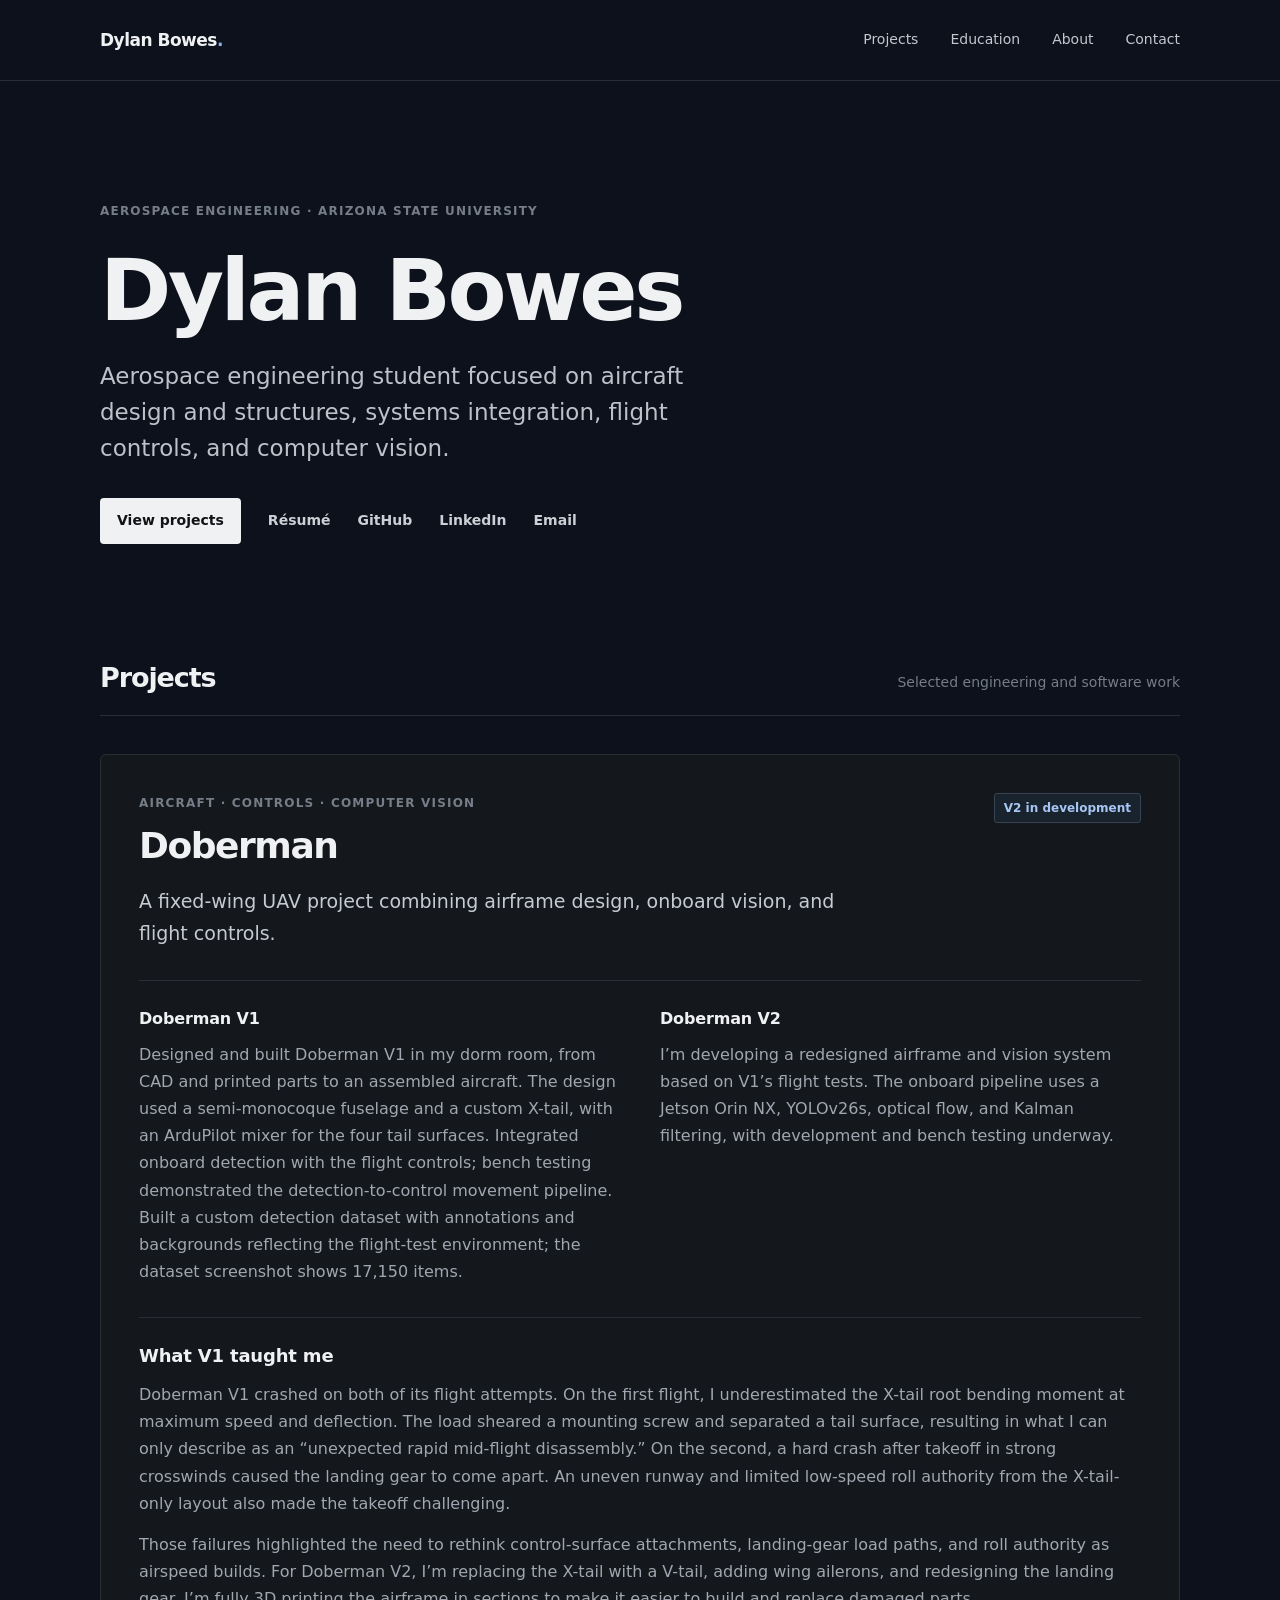
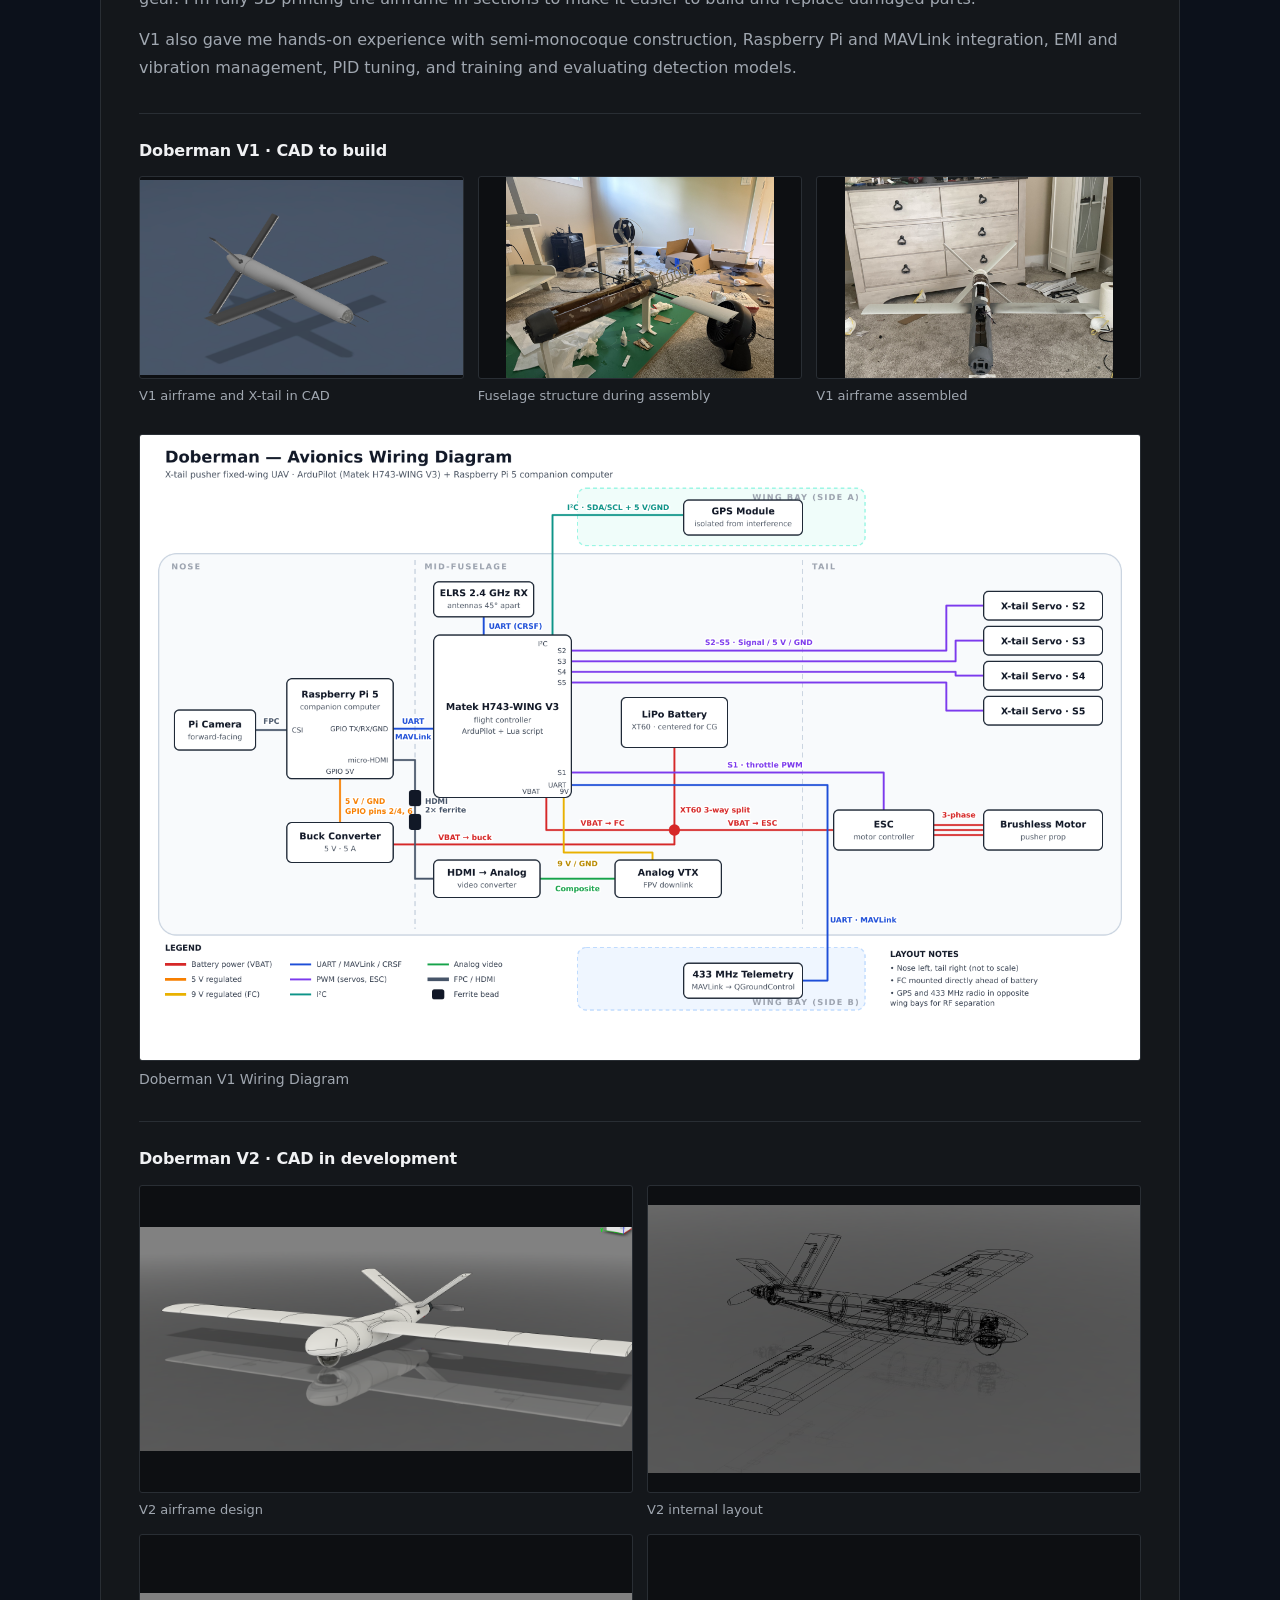
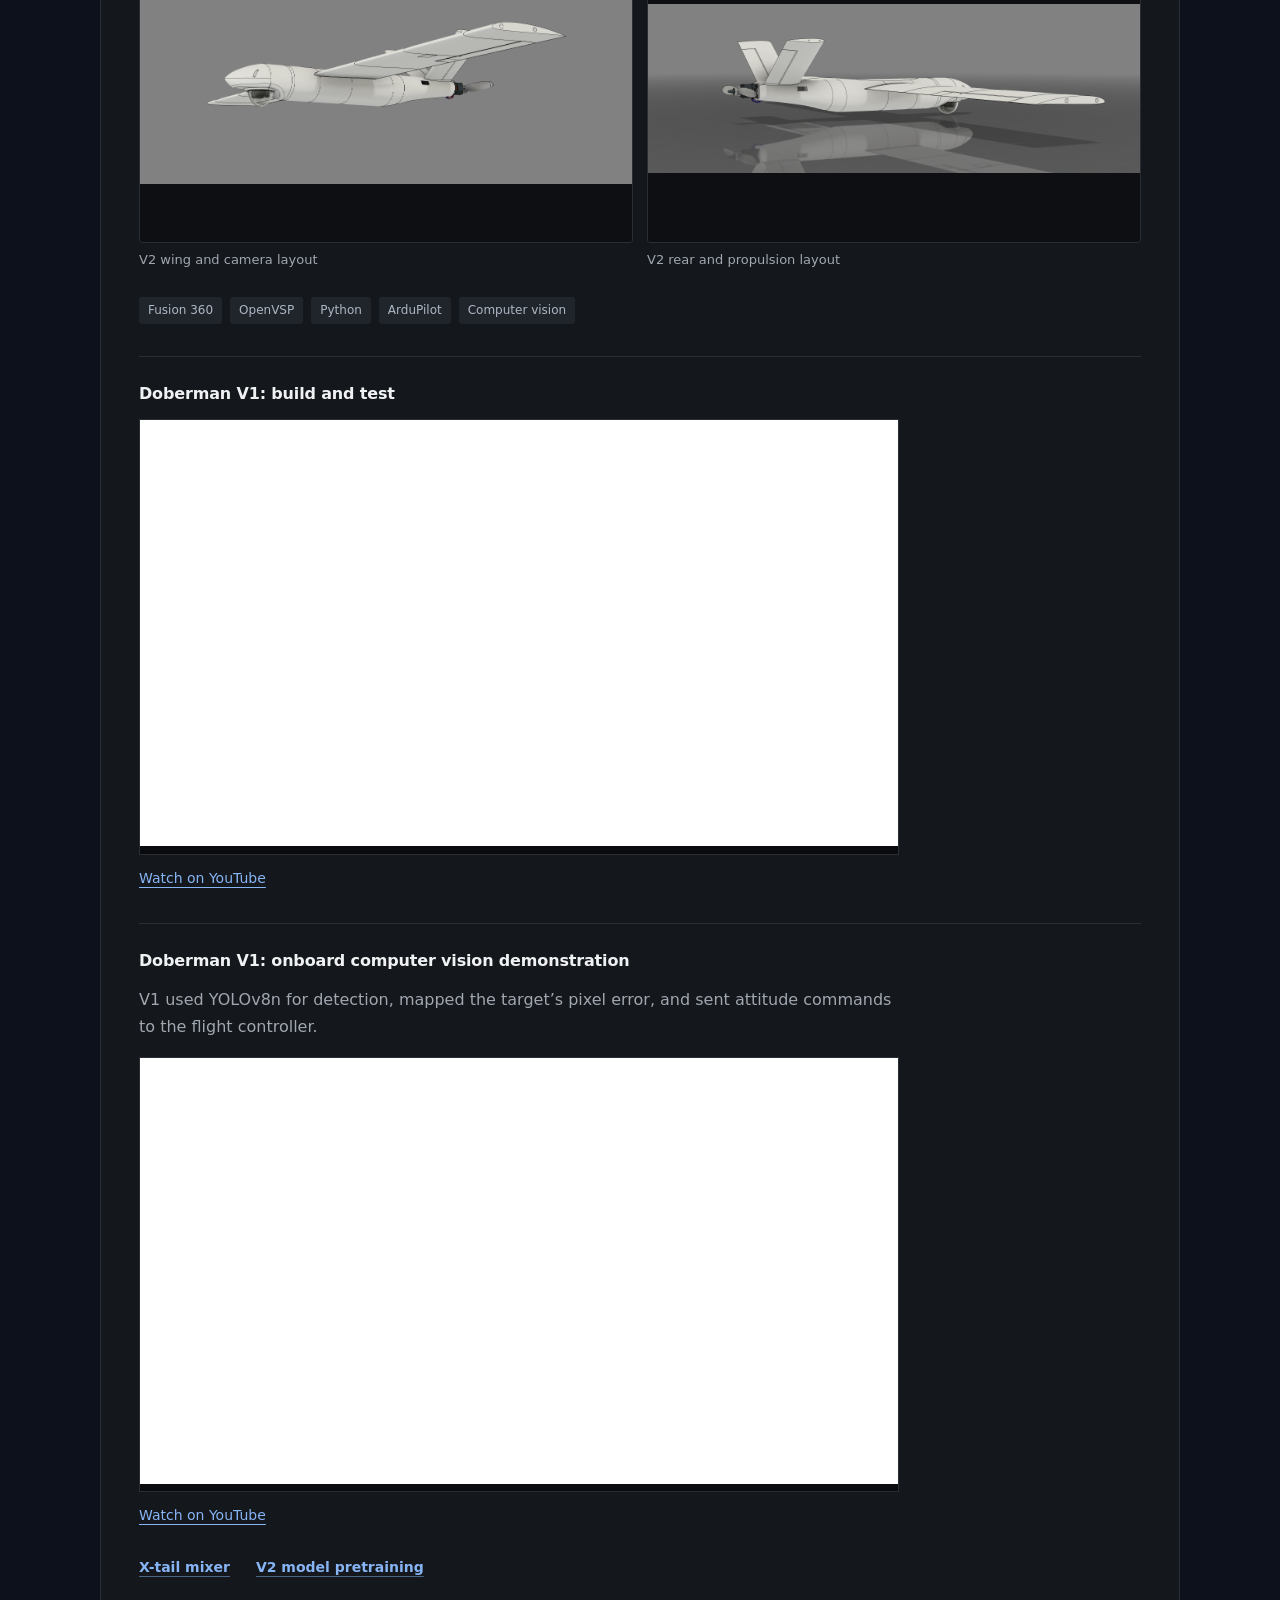
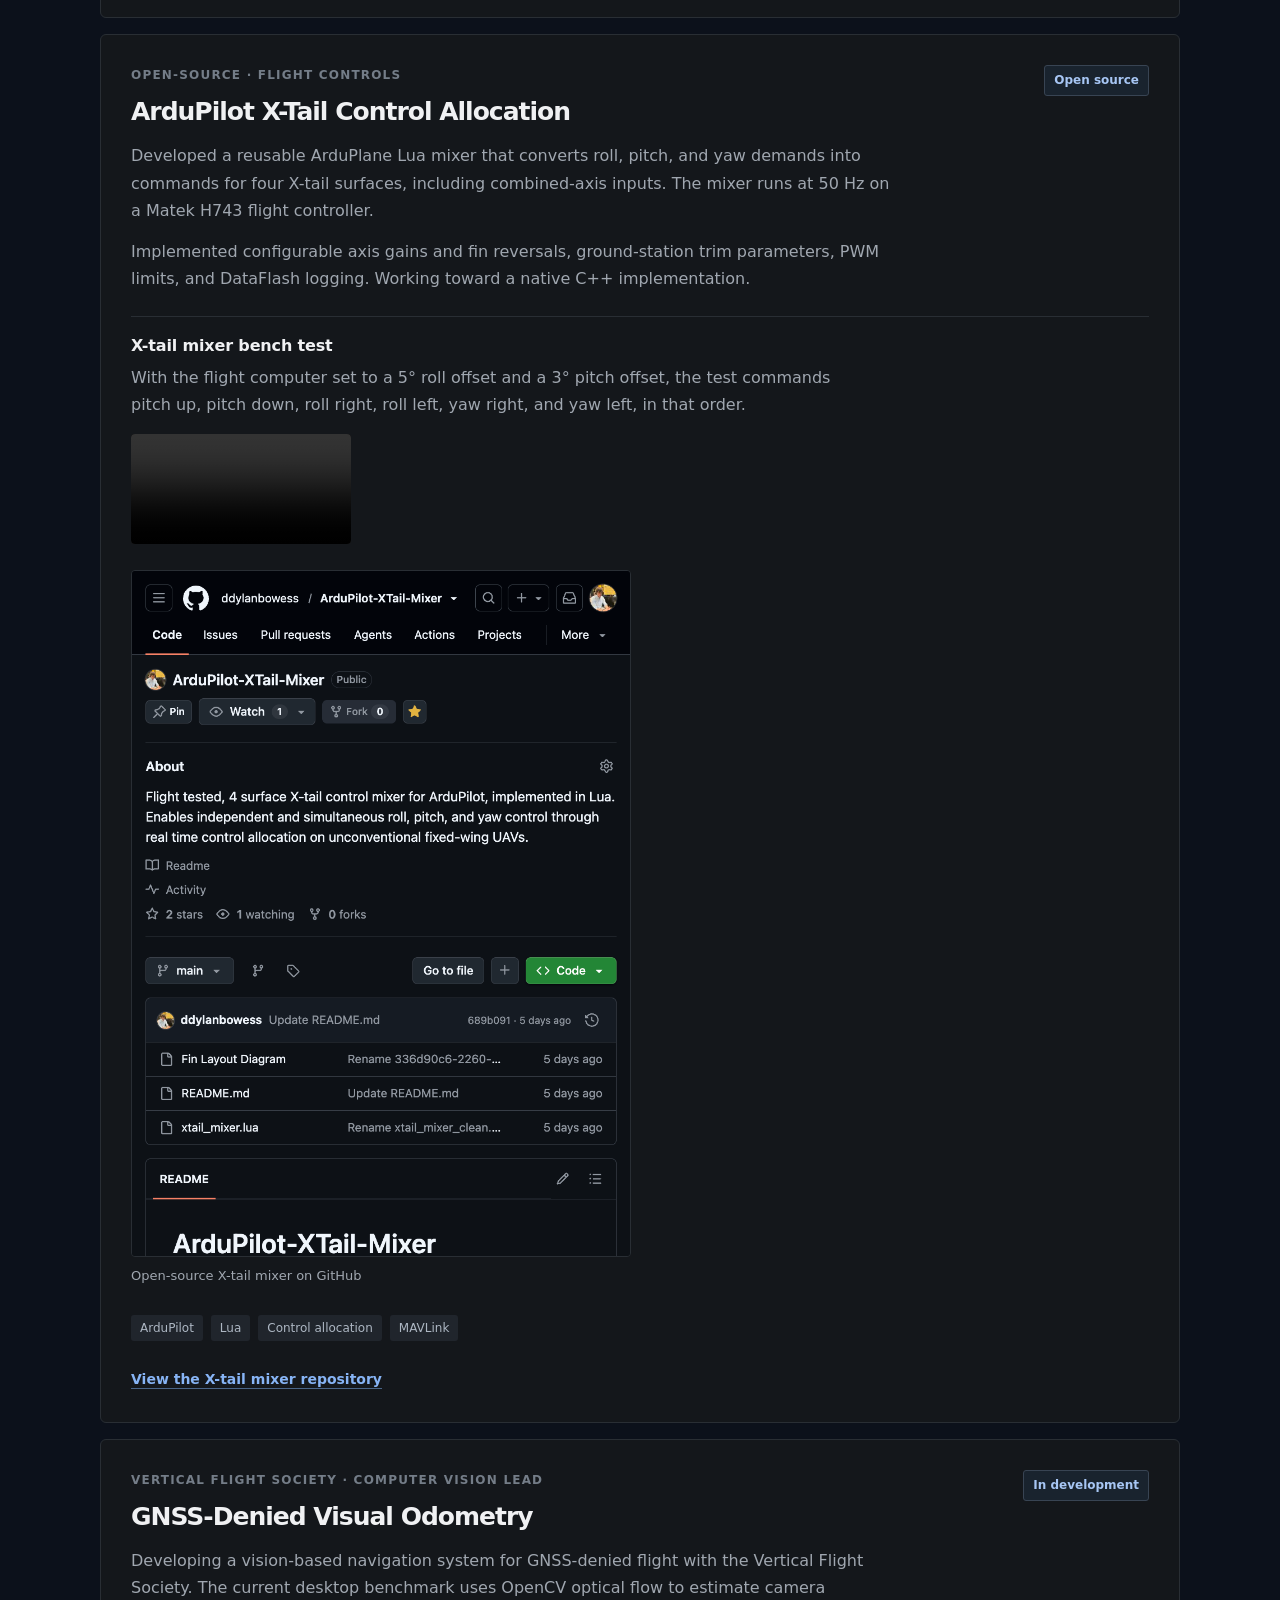
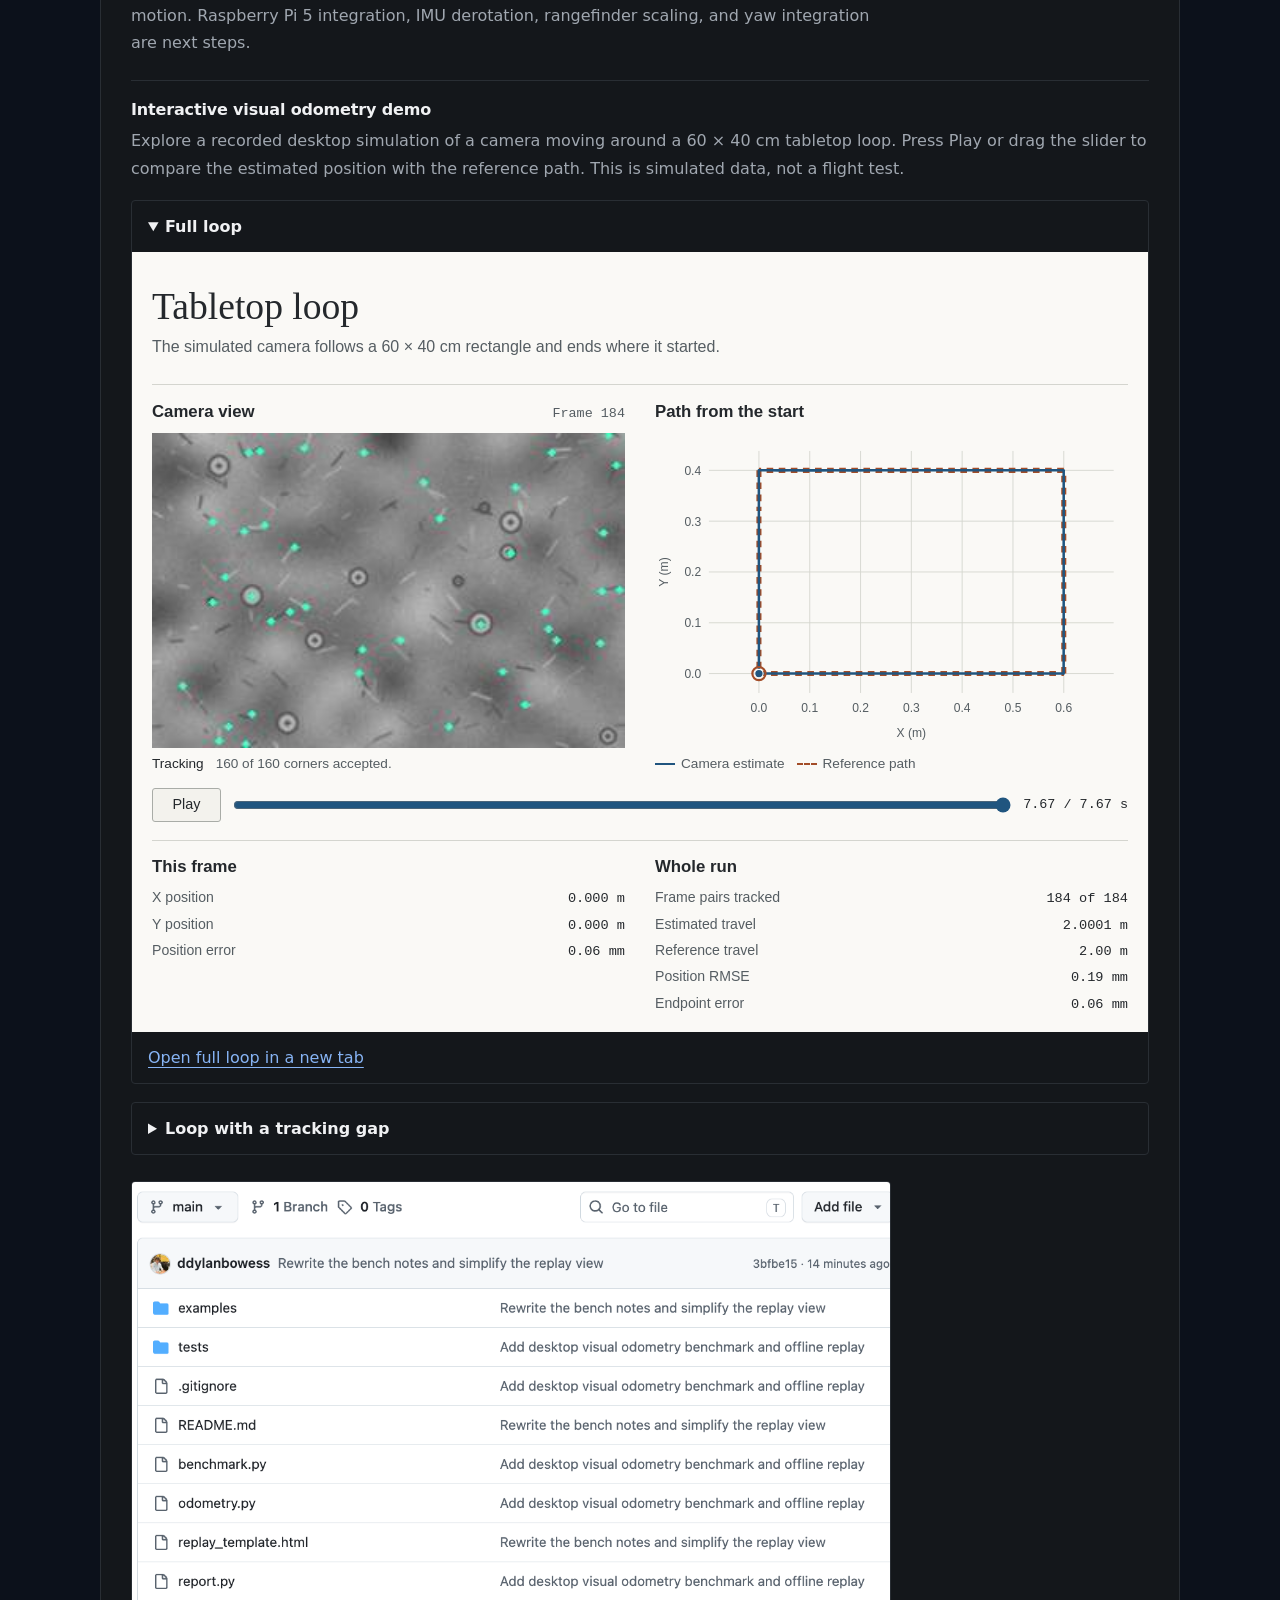
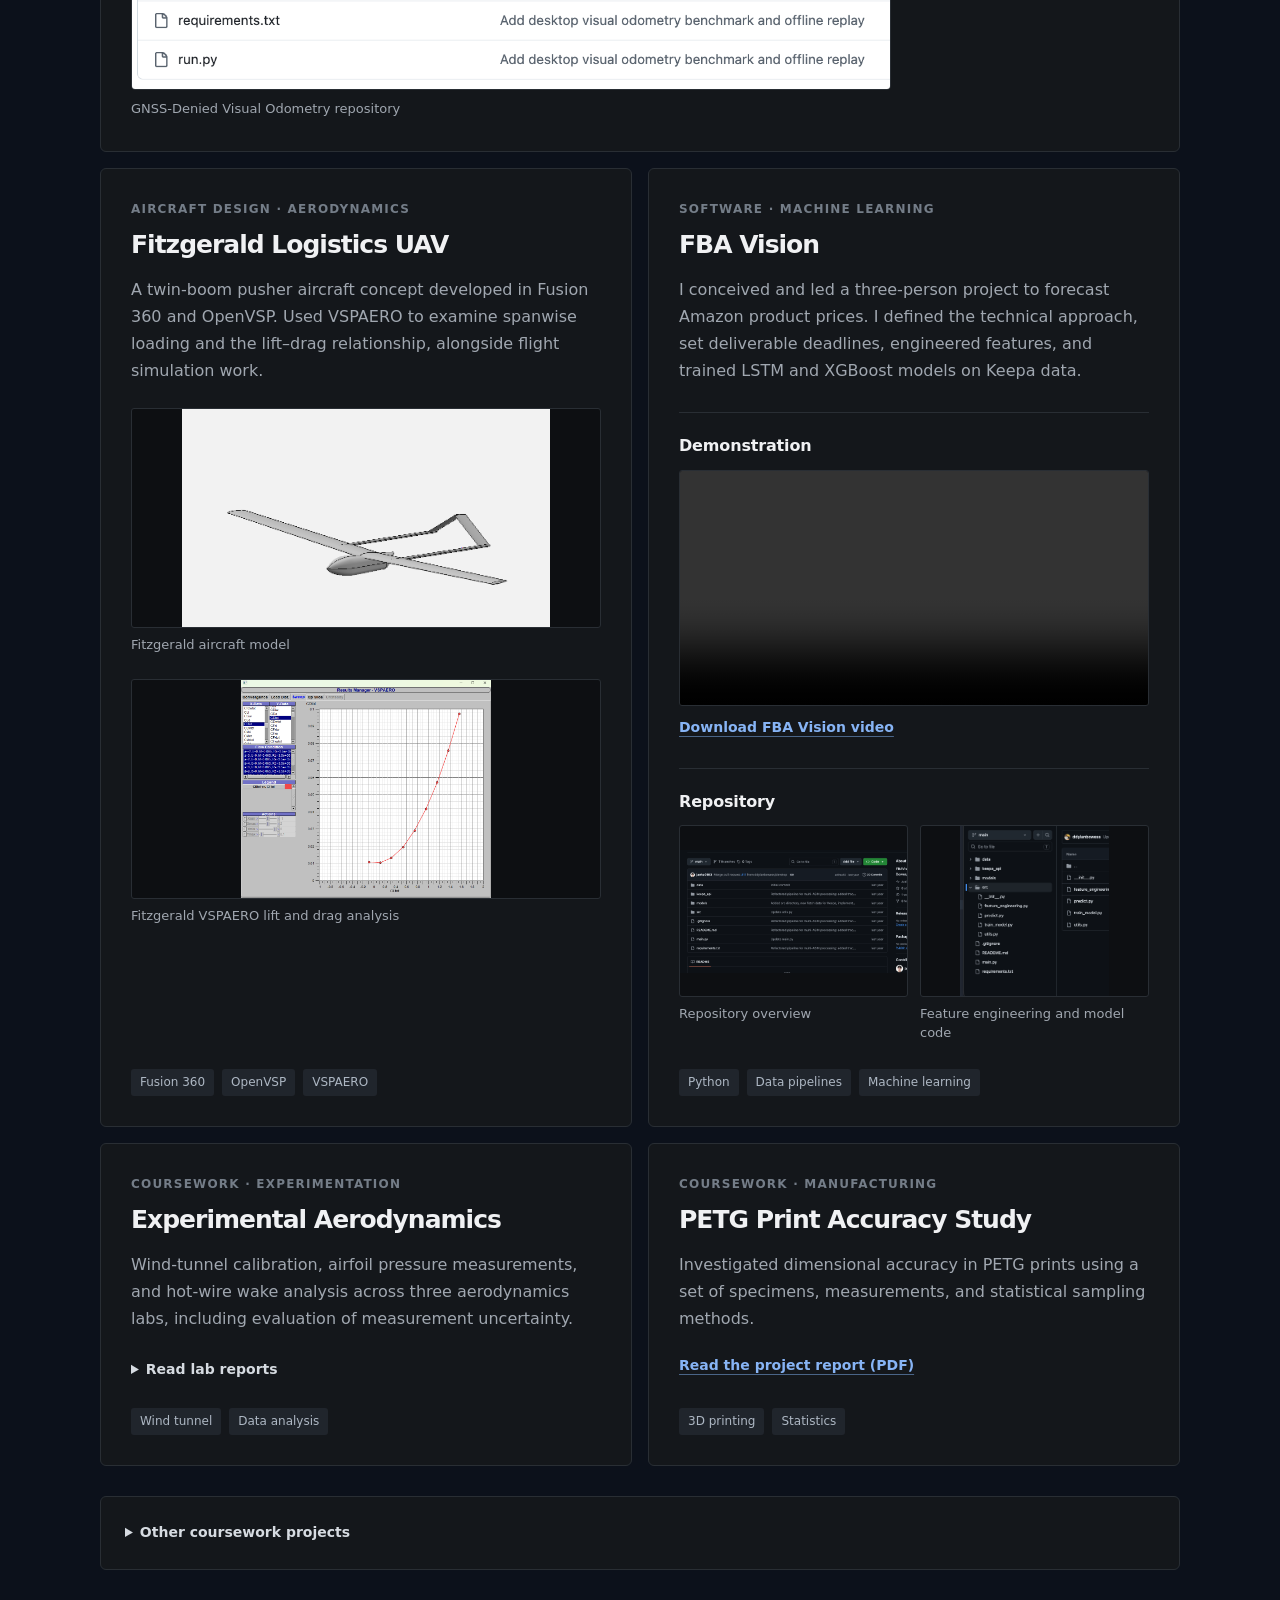
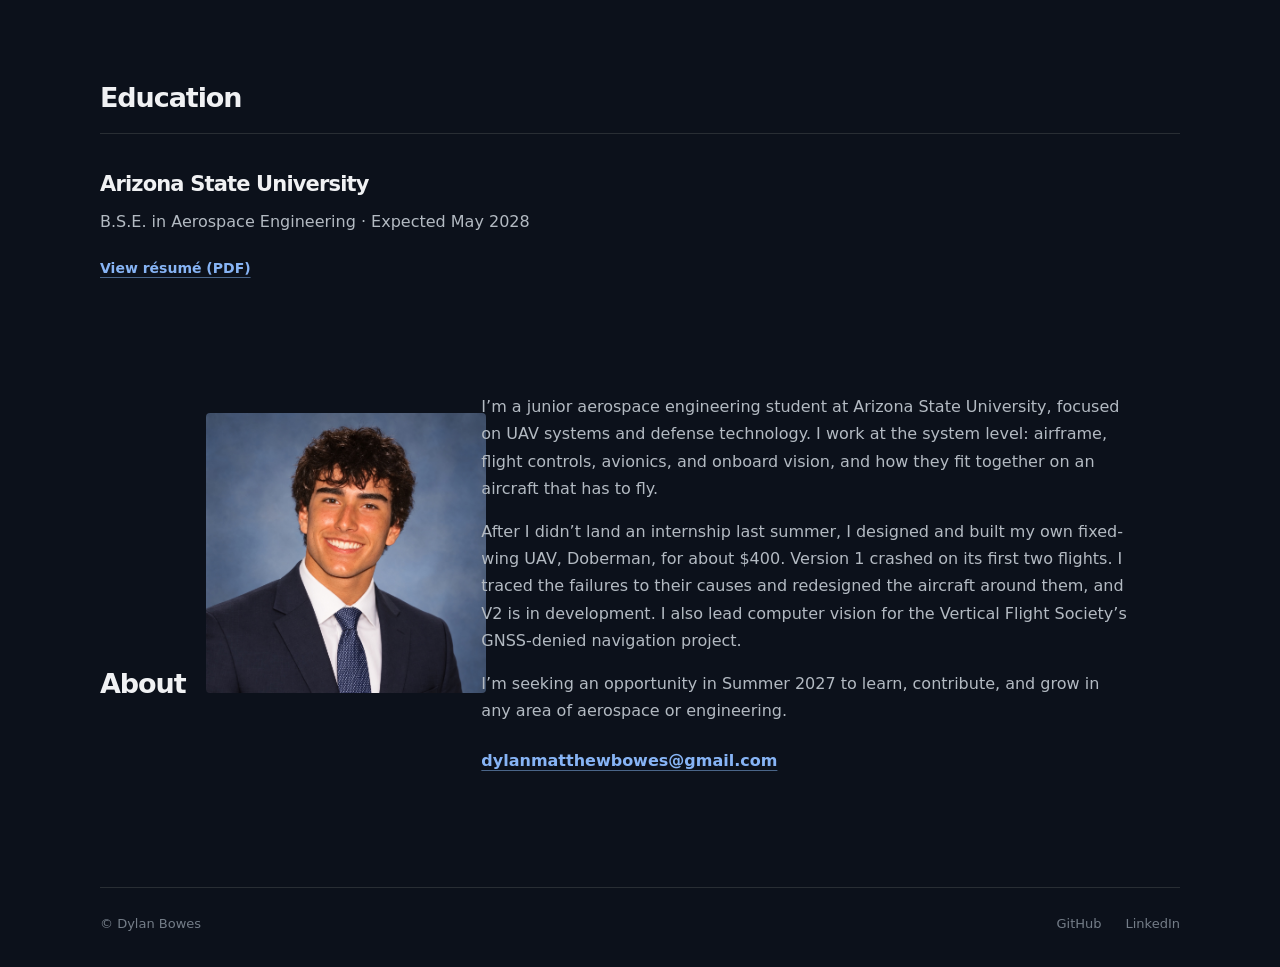
==== index.html @ fc1343e9 "Remove FBA debugging sentence" ====
<!doctype html>
<html lang="en">
<head>
  <meta charset="utf-8">
  <meta name="viewport" content="width=device-width, initial-scale=1">
  <meta name="description" content="Dylan Bowes — aerospace engineering student and aircraft builder. Projects in aircraft design, controls, and computer vision.">
  <title>Dylan Bowes — Aerospace Engineering</title>
  <link rel="stylesheet" href="styles.css">
</head>
<body>
  <header class="site-header">
    <div class="container nav-bar">
      <a class="wordmark" href="#top">Dylan Bowes<span>.</span></a>
      <nav aria-label="Main navigation">
        <a href="#projects">Projects</a>
        <a href="#education">Education</a>
        <a href="#about">About</a>
        <a href="mailto:dylanmatthewbowes@gmail.com">Contact</a>
      </nav>
    </div>
  </header>

  <main id="top" class="container">
    <section class="intro" aria-labelledby="intro-title">
      <p class="eyebrow">Aerospace engineering · Arizona State University</p>
      <h1 id="intro-title">Dylan Bowes</h1>
      <p class="intro-text">Aerospace engineering student focused on aircraft design and structures, systems integration, flight controls, and computer vision.</p>
      <div class="intro-links">
        <a class="primary-link" href="#projects">View projects</a>
        <a class="subtle-link" href="assets/dylan-bowes-resume.pdf" target="_blank" rel="noopener noreferrer">Résumé</a>
        <a class="subtle-link" href="https://github.com/ddylanbowess" target="_blank" rel="noopener noreferrer">GitHub</a>
        <a class="subtle-link" href="https://www.linkedin.com/in/dylanmbowes" target="_blank" rel="noopener noreferrer">LinkedIn</a>
        <a class="subtle-link" href="mailto:dylanmatthewbowes@gmail.com">Email</a>
      </div>
    </section>

    <section id="projects" class="section" aria-labelledby="projects-title">
      <div class="section-heading">
        <h2 id="projects-title">Projects</h2>
        <p>Selected engineering and software work</p>
      </div>

      <article class="project featured" aria-labelledby="doberman-title">
        <div class="project-heading">
          <div><p class="eyebrow">Aircraft · Controls · Computer vision</p><h3 id="doberman-title">Doberman</h3></div>
          <span class="status">V2 in development</span>
        </div>
        <p class="project-lead">A fixed-wing UAV project combining airframe design, onboard vision, and flight controls.</p>
        <div class="details-grid">
          <div>
            <h4>Doberman V1</h4>
            <p>Designed and built Doberman V1 in my dorm room, from CAD and printed parts to an assembled aircraft. The design used a semi-monocoque fuselage and a custom X-tail, with an ArduPilot mixer for the four tail surfaces. Integrated onboard detection with the flight controls; bench testing demonstrated the detection-to-control movement pipeline. Built a custom detection dataset with annotations and backgrounds reflecting the flight-test environment; the dataset screenshot shows 17,150 items.</p>

          </div>
          <div>
            <h4>Doberman V2</h4>
            <p>I’m developing a redesigned airframe and vision system based on V1’s flight tests. The onboard pipeline uses a Jetson Orin NX, YOLOv26s, optical flow, and Kalman filtering, with development and bench testing underway.</p>
          </div>
        </div>
        <section class="postmortem" aria-labelledby="postmortem-title">
          <h4 id="postmortem-title">What V1 taught me</h4>
          <p>Doberman V1 crashed on both of its flight attempts. On the first flight, I underestimated the X-tail root bending moment at maximum speed and deflection. The load sheared a mounting screw and separated a tail surface, resulting in what I can only describe as an “unexpected rapid mid-flight disassembly.” On the second, a hard crash after takeoff in strong crosswinds caused the landing gear to come apart. An uneven runway and limited low-speed roll authority from the X-tail-only layout also made the takeoff challenging.</p>
          <p>Those failures highlighted the need to rethink control-surface attachments, landing-gear load paths, and roll authority as airspeed builds. For Doberman V2, I’m replacing the X-tail with a V-tail, adding wing ailerons, and redesigning the landing gear. I’m fully 3D printing the airframe in sections to make it easier to build and replace damaged parts.</p>
          <p>V1 also gave me hands-on experience with semi-monocoque construction, Raspberry Pi and MAVLink integration, EMI and vibration management, PID tuning, and training and evaluating detection models.</p>
        </section>
        <section class="gallery-section" aria-labelledby="v1-gallery-title">
          <h4 id="v1-gallery-title">Doberman V1 · CAD to build</h4>
          <div class="image-grid v1-gallery">
            <figure><a href="assets/doberman-v1-cad.png" target="_blank" rel="noopener"><img src="assets/doberman-v1-cad.png" alt="CAD rendering of Doberman V1 with its four-surface X-tail" loading="lazy"></a><figcaption>V1 airframe and X-tail in CAD</figcaption></figure>
            <figure><a href="assets/doberman-v1-assembly.jpg" target="_blank" rel="noopener"><img src="assets/doberman-v1-assembly.jpg" alt="Doberman V1 fuselage and internal frames during assembly" loading="lazy"></a><figcaption>Fuselage structure during assembly</figcaption></figure>
            <figure><a href="assets/doberman-v1-built.jpg" target="_blank" rel="noopener"><img src="assets/doberman-v1-built.jpg" alt="Doberman V1 assembled with wing and X-tail" loading="lazy"></a><figcaption>V1 airframe assembled</figcaption></figure>
          </div>
          <figure class="wiring-figure">
            <a href="assets/doberman-v1-wiring.png" target="_blank" rel="noopener noreferrer"><img src="assets/doberman-v1-wiring.png" alt="Doberman V1 wiring diagram showing aircraft components, electrical connections, and antenna placement" loading="lazy"></a>
            <figcaption>Doberman V1 Wiring Diagram</figcaption>
          </figure>
        </section>
        <section class="gallery-section" aria-labelledby="v2-gallery-title">
          <h4 id="v2-gallery-title">Doberman V2 · CAD in development</h4>
          <div class="image-grid v2-gallery">
            <figure><a href="assets/goldilox-cad-2.png" target="_blank" rel="noopener"><img src="assets/goldilox-cad-2.png" alt="Doberman V2 aircraft CAD rendering from the front" loading="lazy"></a><figcaption>V2 airframe design</figcaption></figure>
            <figure><a href="assets/goldilox-cad-4.png" target="_blank" rel="noopener"><img src="assets/goldilox-cad-4.png" alt="Doberman V2 wireframe showing the internal airframe layout" loading="lazy"></a><figcaption>V2 internal layout</figcaption></figure>
            <figure><a href="assets/goldilox-cad-3.png" target="_blank" rel="noopener"><img src="assets/goldilox-cad-3.png" alt="Doberman V2 airframe CAD from below" loading="lazy"></a><figcaption>V2 wing and camera layout</figcaption></figure>
            <figure><a href="assets/goldilox-cad-1.png" target="_blank" rel="noopener"><img src="assets/goldilox-cad-1.png" alt="Doberman V2 CAD rendering viewed from the rear" loading="lazy"></a><figcaption>V2 rear and propulsion layout</figcaption></figure>
          </div>
        </section>
        <div class="tags"><span>Fusion 360</span><span>OpenVSP</span><span>Python</span><span>ArduPilot</span><span>Computer vision</span></div>
        <div class="project-video">
          <h4>Doberman V1: build and test</h4>
          <div class="video-frame"><iframe src="https://www.youtube-nocookie.com/embed/Adf5wXj6KLE" title="Doberman project video" loading="lazy" allow="accelerometer; autoplay; clipboard-write; encrypted-media; gyroscope; picture-in-picture; web-share" referrerpolicy="strict-origin-when-cross-origin" allowfullscreen></iframe></div>
          <a href="https://youtu.be/Adf5wXj6KLE" target="_blank" rel="noopener noreferrer">Watch on YouTube</a>
        </div>
        <div class="project-video">
          <h4>Doberman V1: onboard computer vision demonstration</h4>
          <p class="video-description">V1 used YOLOv8n for detection, mapped the target’s pixel error, and sent attitude commands to the flight controller.</p>
          <div class="video-frame"><iframe src="https://www.youtube-nocookie.com/embed/ufQdRsnHsYo" title="Doberman onboard computer vision demonstration" loading="lazy" allow="accelerometer; autoplay; clipboard-write; encrypted-media; gyroscope; picture-in-picture; web-share" referrerpolicy="strict-origin-when-cross-origin" allowfullscreen></iframe></div>
          <a href="https://youtu.be/ufQdRsnHsYo" target="_blank" rel="noopener noreferrer">Watch on YouTube</a>
        </div>
        <div class="project-links">
          <a href="https://github.com/ddylanbowess/ArduPilot-XTail-Mixer" target="_blank" rel="noopener noreferrer">X-tail mixer</a>
          <a href="https://github.com/ddylanbowess/GoldiLOX-Pretrain" target="_blank" rel="noopener noreferrer">V2 model pretraining</a>
        </div>
      </article>

      <article class="project vfs-project" aria-labelledby="xtail-title">
        <div class="project-heading">
          <div><p class="eyebrow">Open-source · Flight controls</p><h3 id="xtail-title">ArduPilot X-Tail Control Allocation</h3></div>
          <span class="status">Open source</span>
        </div>
        <p>Developed a reusable ArduPlane Lua mixer that converts roll, pitch, and yaw demands into commands for four X-tail surfaces, including combined-axis inputs. The mixer runs at 50 Hz on a Matek H743 flight controller.</p>
        <p class="xtail-details">Implemented configurable axis gains and fin reversals, ground-station trim parameters, PWM limits, and DataFlash logging. Working toward a native C++ implementation.</p>
        <div class="xtail-demo">
          <h4>X-tail mixer bench test</h4>
          <p>With the flight computer set to a 5° roll offset and a 3° pitch offset, the test commands pitch up, pitch down, roll right, roll left, yaw right, and yaw left, in that order.</p>
          <video class="xtail-video" autoplay muted loop playsinline controls preload="metadata" aria-label="X-tail mixer bench test showing pitch, roll, and yaw commands">
            <source src="assets/xtail-mixer-demo.mp4" type="video/mp4">
            Your browser does not support embedded video.
          </video>
          <script>
            if (window.matchMedia('(prefers-reduced-motion: reduce)').matches) {
              const video = document.currentScript.previousElementSibling;
              video.autoplay = false;
              video.pause();
            }
          </script>
        </div>
        <figure class="vfs-figure xtail-figure"><a href="https://github.com/ddylanbowess/ArduPilot-XTail-Mixer" target="_blank" rel="noopener noreferrer"><img src="assets/xtail-repo.png" alt="ArduPilot X-Tail Mixer GitHub repository" loading="lazy"></a><figcaption>Open-source X-tail mixer on GitHub</figcaption></figure>
        <div class="tags"><span>ArduPilot</span><span>Lua</span><span>Control allocation</span><span>MAVLink</span></div>
        <div class="project-links"><a href="https://github.com/ddylanbowess/ArduPilot-XTail-Mixer" target="_blank" rel="noopener noreferrer">View the X-tail mixer repository</a></div>
      </article>

      <article class="project vfs-project" aria-labelledby="vfs-title">
        <div class="project-heading">
          <div><p class="eyebrow">Vertical Flight Society · Computer Vision Lead</p><h3 id="vfs-title">GNSS-Denied Visual Odometry</h3></div>
          <span class="status">In development</span>
        </div>
        <p>Developing a vision-based navigation system for GNSS-denied flight with the Vertical Flight Society. The current desktop benchmark uses OpenCV optical flow to estimate camera motion. Raspberry Pi 5 integration, IMU derotation, rangefinder scaling, and yaw integration are next steps.</p>
        <div class="vfs-demo">
          <h4>Interactive visual odometry demo</h4>
          <p>Explore a recorded desktop simulation of a camera moving around a 60 × 40 cm tabletop loop. Press Play or drag the slider to compare the estimated position with the reference path. This is simulated data, not a flight test.</p>
          <details class="odometry-demo" open>
            <summary>Full loop</summary>
            <iframe src="assets/visual-odometry/tabletop.html" title="Visual odometry simulated full loop replay" loading="lazy" sandbox="allow-scripts"></iframe>
            <a href="assets/visual-odometry/tabletop.html" target="_blank" rel="noopener noreferrer">Open full loop in a new tab</a>
          </details>
          <details class="odometry-demo">
            <summary>Loop with a tracking gap</summary>
            <p>Fifteen blank frames show how missing visual information can leave a lasting position offset.</p>
            <iframe src="assets/visual-odometry/dropout.html" title="Visual odometry simulated replay with a tracking gap" loading="lazy" sandbox="allow-scripts"></iframe>
            <a href="assets/visual-odometry/dropout.html" target="_blank" rel="noopener noreferrer">Open tracking-gap replay in a new tab</a>
          </details>
        </div>
        <figure class="vfs-figure"><a href="assets/gnss-odometry-repo.png" target="_blank" rel="noopener noreferrer"><img src="assets/gnss-odometry-repo.png" alt="GNSS-Denied Visual Odometry repository files" loading="lazy"></a><figcaption>GNSS-Denied Visual Odometry repository</figcaption></figure>
      </article>

      <div class="project-list">
        <article class="project" aria-labelledby="fitzgerald-title">
          <p class="eyebrow">Aircraft design · Aerodynamics</p>
          <h3 id="fitzgerald-title">Fitzgerald Logistics UAV</h3>
          <p>A twin-boom pusher aircraft concept developed in Fusion 360 and OpenVSP. Used VSPAERO to examine spanwise loading and the lift–drag relationship, alongside flight simulation work.</p>
          <figure class="analysis-figure"><a href="assets/fitzgerald-cad.png" target="_blank" rel="noopener"><img src="assets/fitzgerald-cad.png" alt="Fitzgerald twin-boom aircraft CAD model" loading="lazy"></a><figcaption>Fitzgerald aircraft model</figcaption></figure>
          <figure class="analysis-figure"><a href="assets/fitzgerald-drag-polar.png" target="_blank" rel="noopener"><img src="assets/fitzgerald-drag-polar.png" alt="Fitzgerald VSPAERO lift and drag plot" loading="lazy"></a><figcaption>Fitzgerald VSPAERO lift and drag analysis</figcaption></figure>
          <div class="tags"><span>Fusion 360</span><span>OpenVSP</span><span>VSPAERO</span></div>
        </article>
        <article class="project" aria-labelledby="fba-title">
          <p class="eyebrow">Software · Machine learning</p>
          <h3 id="fba-title">FBA Vision</h3>
          <p>I conceived and led a three-person project to forecast Amazon product prices. I defined the technical approach, set deliverable deadlines, engineered features, and trained LSTM and XGBoost models on Keepa data.</p>
          <div class="fba-media">
            <h4>Demonstration</h4>
            <video controls playsinline preload="metadata" aria-label="FBA Vision demonstration">
              <source src="assets/fba-vision-compatible.mp4" type="video/mp4">
              Your browser cannot play this video. Use the download link below.
            </video>
            <a class="resource-link" href="assets/fba-vision.mov" download>Download FBA Vision video</a>
          </div>
          <div class="fba-repo">
            <h4>Repository</h4>
            <div class="fba-images">
              <figure><a href="assets/fba-repo-overview.png" target="_blank" rel="noopener noreferrer"><img src="assets/fba-repo-overview.png" alt="FBA Vision repository overview on GitHub" loading="lazy"></a><figcaption>Repository overview</figcaption></figure>
              <figure><a href="assets/fba-repo-code.png" target="_blank" rel="noopener noreferrer"><img src="assets/fba-repo-code.png" alt="FBA Vision repository source files on GitHub" loading="lazy"></a><figcaption>Feature engineering and model code</figcaption></figure>
            </div>
          </div>
          <div class="tags"><span>Python</span><span>Data pipelines</span><span>Machine learning</span></div>
        </article>
        <article class="project" aria-labelledby="aero-title">
          <p class="eyebrow">Coursework · Experimentation</p>
          <h3 id="aero-title">Experimental Aerodynamics</h3>
          <p>Wind-tunnel calibration, airfoil pressure measurements, and hot-wire wake analysis across three aerodynamics labs, including evaluation of measurement uncertainty.</p>
          <details class="report-details">
            <summary>Read lab reports</summary>
            <ul class="report-list">
              <li><a href="assets/reports/wind-tunnel-calibration.pdf" target="_blank" rel="noopener noreferrer">Lab 1: Wind-tunnel calibration (PDF)</a></li>
              <li><a href="assets/reports/airfoil-pressure-measurements.pdf" target="_blank" rel="noopener noreferrer">Lab 2: Airfoil pressure measurements (PDF)</a></li>
              <li><a href="assets/reports/wake-drag-analysis.pdf" target="_blank" rel="noopener noreferrer">Lab 3: Wake drag analysis (PDF)</a></li>
            </ul>
          </details>
          <div class="tags"><span>Wind tunnel</span><span>Data analysis</span></div>
        </article>
        <article class="project" aria-labelledby="print-title">
          <p class="eyebrow">Coursework · Manufacturing</p>
          <h3 id="print-title">PETG Print Accuracy Study</h3>
          <p>Investigated dimensional accuracy in PETG prints using a set of specimens, measurements, and statistical sampling methods.</p>
          <a class="resource-link standalone-link" href="assets/reports/petg-print-accuracy.pdf" target="_blank" rel="noopener noreferrer">Read the project report (PDF)</a>
          <div class="tags"><span>3D printing</span><span>Statistics</span></div>
        </article>
      </div>
      <details class="report-details other-coursework">
        <summary>Other coursework projects</summary>
        <ul class="report-list">
          <li><a href="assets/reports/fan-cooling-experiment.pdf" target="_blank" rel="noopener noreferrer">Fan cooling experiment · team project (PDF)</a></li>
          <li><a href="assets/reports/sparkyville-solar-vehicle.pdf" target="_blank" rel="noopener noreferrer">Sparkyville solar vehicle · team project (PDF)</a></li>
        </ul>
      </details>
    </section>

    <section id="education" class="section education" aria-labelledby="education-title">
      <div class="section-heading"><h2 id="education-title">Education</h2></div>
      <div class="education-content">
        <h3>Arizona State University</h3>
        <p>B.S.E. in Aerospace Engineering · Expected May 2028</p>
        <a class="resource-link standalone-link" href="assets/dylan-bowes-resume.pdf" target="_blank" rel="noopener noreferrer">View résumé (PDF)</a>
      </div>
    </section>

    <section id="about" class="section about" aria-labelledby="about-title">
      <div class="section-heading"><h2 id="about-title">About</h2><img class="about-headshot" src="assets/dylan-bowes-headshot.jpg" alt="Dylan Bowes" width="1254" height="1254" loading="lazy"></div>
      <div class="about-copy">
        <p>I’m a junior aerospace engineering student at Arizona State University, focused on UAV systems and defense technology. I work at the system level: airframe, flight controls, avionics, and onboard vision, and how they fit together on an aircraft that has to fly.</p>
        <p>After I didn’t land an internship last summer, I designed and built my own fixed-wing UAV, Doberman, for about $400. Version 1 crashed on its first two flights. I traced the failures to their causes and redesigned the aircraft around them, and V2 is in development. I also lead computer vision for the Vertical Flight Society’s GNSS-denied navigation project.</p>
        <p>I’m seeking an opportunity in Summer 2027 to learn, contribute, and grow in any area of aerospace or engineering.</p>
        <a href="mailto:dylanmatthewbowes@gmail.com">dylanmatthewbowes@gmail.com</a>
      </div>
    </section>
  </main>
  <footer class="container footer"><span>© Dylan Bowes</span><div class="footer-links"><a href="https://github.com/ddylanbowess" target="_blank" rel="noopener noreferrer">GitHub</a><a href="https://www.linkedin.com/in/dylanmbowes" target="_blank" rel="noopener noreferrer">LinkedIn</a></div></footer>
</body>
</html>
---- styles.css ----
:root{color-scheme:dark;--bg:#0c111b;--panel:#14171b;--text:#f0f1f3;--muted:#a0a7b0;--faint:#747d88;--border:#292e34;--accent:#87b4f5}*{box-sizing:border-box}html{scroll-behavior:smooth}body{margin:0;background:var(--bg);color:var(--text);font-family:Inter,ui-sans-serif,system-ui,-apple-system,BlinkMacSystemFont,"Segoe UI",sans-serif;font-size:16px;line-height:1.7;-webkit-font-smoothing:antialiased}.container{width:min(1080px,calc(100% - 64px));margin-inline:auto}a{color:inherit;text-decoration:none}a:focus-visible{outline:2px solid var(--accent);outline-offset:5px}a:hover{color:var(--accent)}.site-header{border-bottom:1px solid var(--border)}.nav-bar{height:80px;display:flex;align-items:center;justify-content:space-between;gap:24px}.wordmark{font-size:17px;font-weight:700;letter-spacing:-.03em}.wordmark span{color:var(--accent)}nav{display:flex;align-items:center;gap:32px}nav a{font-size:14px;color:#c3c8cf}.intro{padding:120px 0 118px;max-width:810px}.eyebrow{margin:0;color:var(--faint);font-size:12px;font-weight:650;letter-spacing:.1em;text-transform:uppercase}h1,h2,h3,h4,p{margin:0}h1,h2,h3,h4{line-height:1.15;letter-spacing:-.04em}h1{font-size:clamp(52px,8vw,86px);font-weight:700;margin:20px 0 19px}.intro-text{font-size:clamp(19px,2.4vw,23px);line-height:1.55;color:#bbc2ca;max-width:630px}.intro-links{display:flex;align-items:center;gap:27px;margin-top:32px;font-size:14px;font-weight:600}.primary-link{background:#f0f1f3;color:#111316;padding:11px 17px;border-radius:4px}.primary-link:hover{background:#dbe9fd;color:#111316}.subtle-link{color:#cbd0d6}.section{padding:0 0 112px;scroll-margin-top:30px}.section-heading{border-bottom:1px solid var(--border);display:flex;align-items:baseline;justify-content:space-between;gap:20px;padding-bottom:20px;margin-bottom:38px}.section-heading h2{font-size:27px;font-weight:650}.section-heading p{color:var(--faint);font-size:14px}.project{border:1px solid var(--border);border-radius:6px;padding:30px;background:var(--panel)}.featured{padding:38px}.project-heading{display:flex;align-items:start;justify-content:space-between;gap:20px}.project h3{font-size:25px;margin:12px 0 16px}.featured h3{font-size:36px;margin-bottom:18px}.status{white-space:nowrap;border:1px solid #384453;color:#a7c6f4;background:#19232e;border-radius:3px;padding:4px 9px;font-size:12px;font-weight:600}.project-lead{font-size:19px;color:#c6cbd1;max-width:700px}.project p:not(.eyebrow):not(.project-lead){color:var(--muted)}.details-grid{display:grid;grid-template-columns:1fr 1fr;gap:40px;border-top:1px solid var(--border);margin-top:31px;padding-top:29px}.details-grid h4{font-size:16px;letter-spacing:-.01em;margin-bottom:12px}.details-grid p+p{margin-top:14px}.tags{display:flex;flex-wrap:wrap;gap:8px;margin-top:27px}.tags span{font-size:12px;line-height:1.4;padding:5px 9px;background:#20252c;color:#adb7c3;border-radius:3px}.project-links{display:flex;gap:26px;flex-wrap:wrap;margin-top:27px}.project-links a,.about-copy a{color:var(--accent);font-size:14px;font-weight:600;text-decoration:underline;text-decoration-color:#4a6588;text-underline-offset:4px}.project-links a:hover,.about-copy a:hover{color:#c5dbfc}.project-list{display:grid;grid-template-columns:1fr 1fr;gap:16px;margin-top:16px}.project-list .project{min-width:0;display:flex;flex-direction:column}.project-list .tags{margin-top:auto;padding-top:26px}.about{display:grid;grid-template-columns:1fr 2fr;gap:32px}.about .section-heading{border:0;margin:0;padding:0}.about-copy{max-width:650px;color:#b3bac2}.about-copy p+p{margin-top:16px}.about-copy a{display:inline-block;margin-top:23px;font-size:16px}.footer{border-top:1px solid var(--border);padding-top:25px;padding-bottom:32px;display:flex;justify-content:space-between;color:var(--faint);font-size:13px}@media(max-width:700px){.container{width:calc(100% - 40px)}.nav-bar{height:72px}nav{gap:20px}nav a{font-size:13px}.intro{padding:85px 0}.section{padding-bottom:80px}.section-heading{display:block}.section-heading p{margin-top:8px}.featured,.project{padding:24px}.project-heading{display:block}.status{display:inline-block;margin:0 0 18px}.featured h3{font-size:32px}.details-grid,.project-list,.about{grid-template-columns:1fr}.details-grid{gap:26px}.about{gap:22px}.about .section-heading{margin:0}.intro-links{gap:22px}}

.project-video{margin-top:32px;padding-top:28px;border-top:1px solid var(--border)}.project-video h4{font-size:16px;letter-spacing:-.01em;margin-bottom:16px}.video-frame{aspect-ratio:16/9;max-width:760px;background:#090b0e;border:1px solid var(--border)}.video-frame iframe{border:0;width:100%;height:100%}.project-video>a{display:inline-block;margin-top:12px;color:var(--accent);font-size:14px;text-decoration:underline;text-underline-offset:4px}

.gallery-section{margin-top:32px;padding-top:28px;border-top:1px solid var(--border)}.gallery-section h4{font-size:16px;letter-spacing:-.01em;margin-bottom:16px}.image-grid{display:grid;gap:14px}.v1-gallery{grid-template-columns:repeat(3,minmax(0,1fr))}.v2-gallery{grid-template-columns:repeat(2,minmax(0,1fr))}.image-grid figure,.analysis-figure{min-width:0;margin:0}.image-grid img,.analysis-figure img{display:block;width:100%;aspect-ratio:16/10;object-fit:contain;background:#0d0f12;border:1px solid var(--border);border-radius:3px}.image-grid a,.analysis-figure a{display:block}.image-grid figcaption,.analysis-figure figcaption{margin-top:8px;font-size:13px;line-height:1.45;color:var(--muted)}.analysis-figure{margin-top:24px}.analysis-figure img{max-height:220px}.image-grid a:hover img,.analysis-figure a:hover img{border-color:#70839d}@media(max-width:700px){.v1-gallery{grid-template-columns:1fr}.v2-gallery{grid-template-columns:1fr 1fr}}@media(max-width:420px){.v2-gallery{grid-template-columns:1fr}}

.fba-media,.fba-repo{margin-top:28px;padding-top:24px;border-top:1px solid var(--border)}.fba-media h4,.fba-repo h4{font-size:16px;letter-spacing:-.01em;margin-bottom:14px}.fba-media video{display:block;width:100%;max-height:360px;background:#090b0e;border:1px solid var(--border);border-radius:3px}.resource-link,.report-list a{color:var(--accent);font-size:14px;font-weight:600;text-decoration:underline;text-decoration-color:#4a6588;text-underline-offset:4px}.resource-link:hover,.report-list a:hover{color:#c5dbfc}.fba-media .resource-link{display:inline-block;margin-top:10px}.fba-images{display:grid;grid-template-columns:1fr 1fr;gap:12px}.fba-images figure{min-width:0;margin:0}.fba-images a{display:block}.fba-images img{display:block;width:100%;aspect-ratio:4/3;object-fit:contain;background:#0d0f12;border:1px solid var(--border);border-radius:3px}.fba-images a:hover img{border-color:#70839d}.fba-images figcaption{margin-top:8px;font-size:13px;line-height:1.45;color:var(--muted)}.report-details{margin-top:26px}.report-details summary{cursor:pointer;color:#d6dbe1;font-size:14px;font-weight:600}.report-details summary:hover{color:var(--accent)}.report-details summary:focus-visible{outline:2px solid var(--accent);outline-offset:5px}.report-list{margin:12px 0 0;padding-left:20px}.report-list li{margin:6px 0;color:var(--muted)}.standalone-link{display:inline-block;margin-top:22px}.other-coursework{margin-top:30px;padding:24px;border:1px solid var(--border);border-radius:6px;background:var(--panel)}@media(max-width:420px){.fba-images{grid-template-columns:1fr}}
.video-description{margin:0 0 16px;max-width:760px;color:var(--muted)}
.vfs-project{margin-top:16px}.vfs-project>p{max-width:760px}.vfs-figure{margin:26px 0 0;max-width:760px}.vfs-figure img{display:block;width:100%;height:auto;border:1px solid var(--border);border-radius:4px}.vfs-figure figcaption{color:var(--muted);font-size:13px;margin-top:8px}.vfs-demo{border-top:1px solid var(--border);margin-top:24px;padding-top:20px}.vfs-demo h4{font-size:16px;letter-spacing:-.01em;margin-bottom:8px}.footer-links{display:flex;gap:24px}.intro-links{flex-wrap:wrap}
.xtail-details{margin-top:14px}
.xtail-figure{max-width:500px}
.wiring-figure{margin:28px 0 0}.wiring-figure a{display:block}.wiring-figure img{display:block;width:100%;height:auto;border:1px solid var(--border);border-radius:3px}.wiring-figure a:hover img{border-color:#70839d}.wiring-figure figcaption{margin-top:8px;font-size:14px;line-height:1.45;color:var(--muted)}
.postmortem{margin-top:32px;padding-top:28px;border-top:1px solid var(--border)}.postmortem h4{font-size:18px;letter-spacing:-.01em;margin-bottom:14px}.postmortem p+p{margin-top:14px}.education-content{max-width:760px;color:#b3bac2}.education-content h3{color:var(--text);font-size:21px;margin-bottom:12px}.education-content p+p{margin-top:8px}@media(max-width:480px){.nav-bar{height:auto;min-height:72px;padding:15px 0;align-items:flex-start;flex-direction:column;gap:10px}.nav-bar nav{flex-wrap:wrap;gap:18px}}

.about-headshot{display:block;width:min(100%,280px);height:auto;margin-top:20px;border-radius:4px}
@media(max-width:700px){.about-headshot{width:min(100%,220px)}}

.odometry-demo{margin-top:18px;border:1px solid var(--border);border-radius:4px;overflow:hidden}.odometry-demo summary{cursor:pointer;padding:12px 16px;color:var(--text);font-weight:600}.odometry-demo p{padding:0 16px 14px}.odometry-demo iframe{display:block;width:100%;height:780px;border:0;background:#faf9f6}.odometry-demo>a{display:inline-block;margin:12px 16px;color:var(--accent);text-decoration:underline;text-underline-offset:4px}.odometry-demo summary:focus-visible{outline:2px solid var(--accent);outline-offset:-3px}@media(max-width:700px){.odometry-demo iframe{height:1120px}}

.xtail-demo{border-top:1px solid var(--border);margin-top:24px;padding-top:20px}.xtail-demo h4{font-size:16px;letter-spacing:-.01em;margin-bottom:8px}.xtail-demo p{max-width:700px}.xtail-video{display:block;width:min(100%,220px);height:auto;max-height:340px;margin-top:16px;background:#000;border-radius:4px}
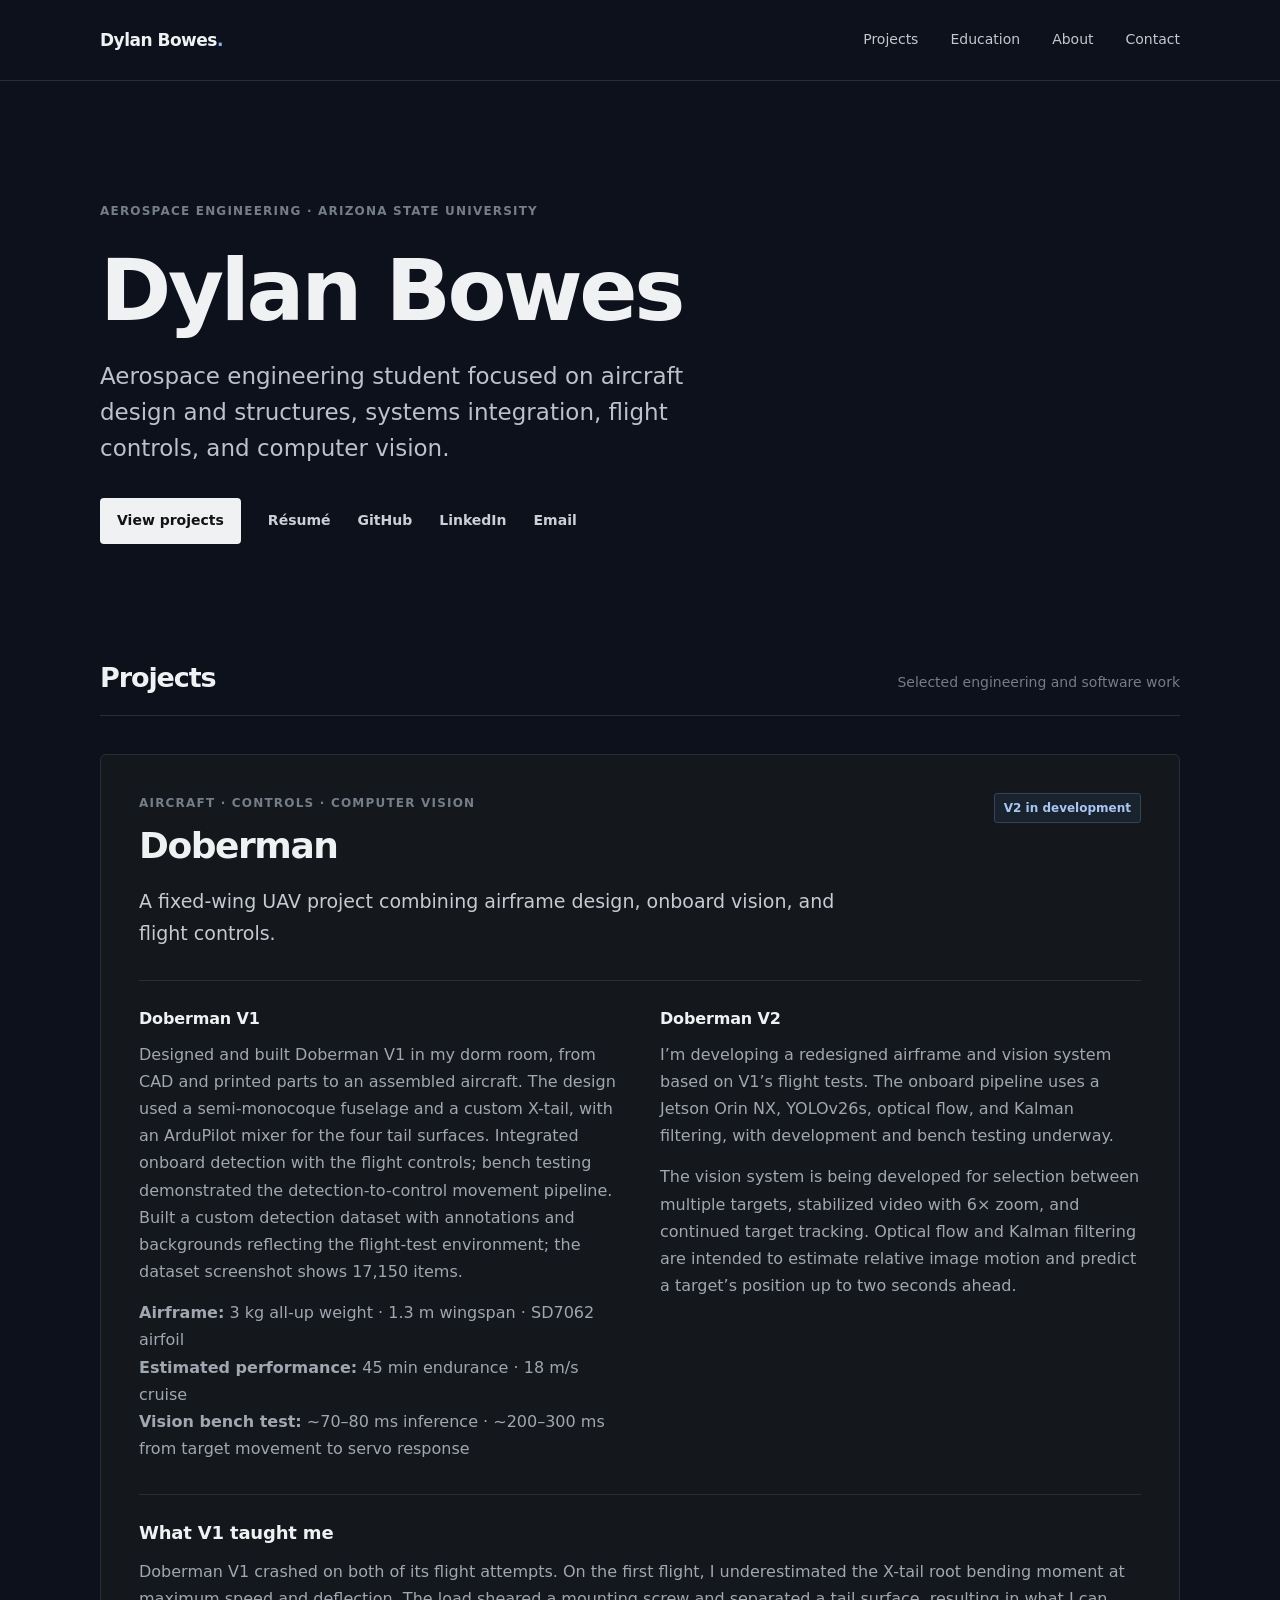
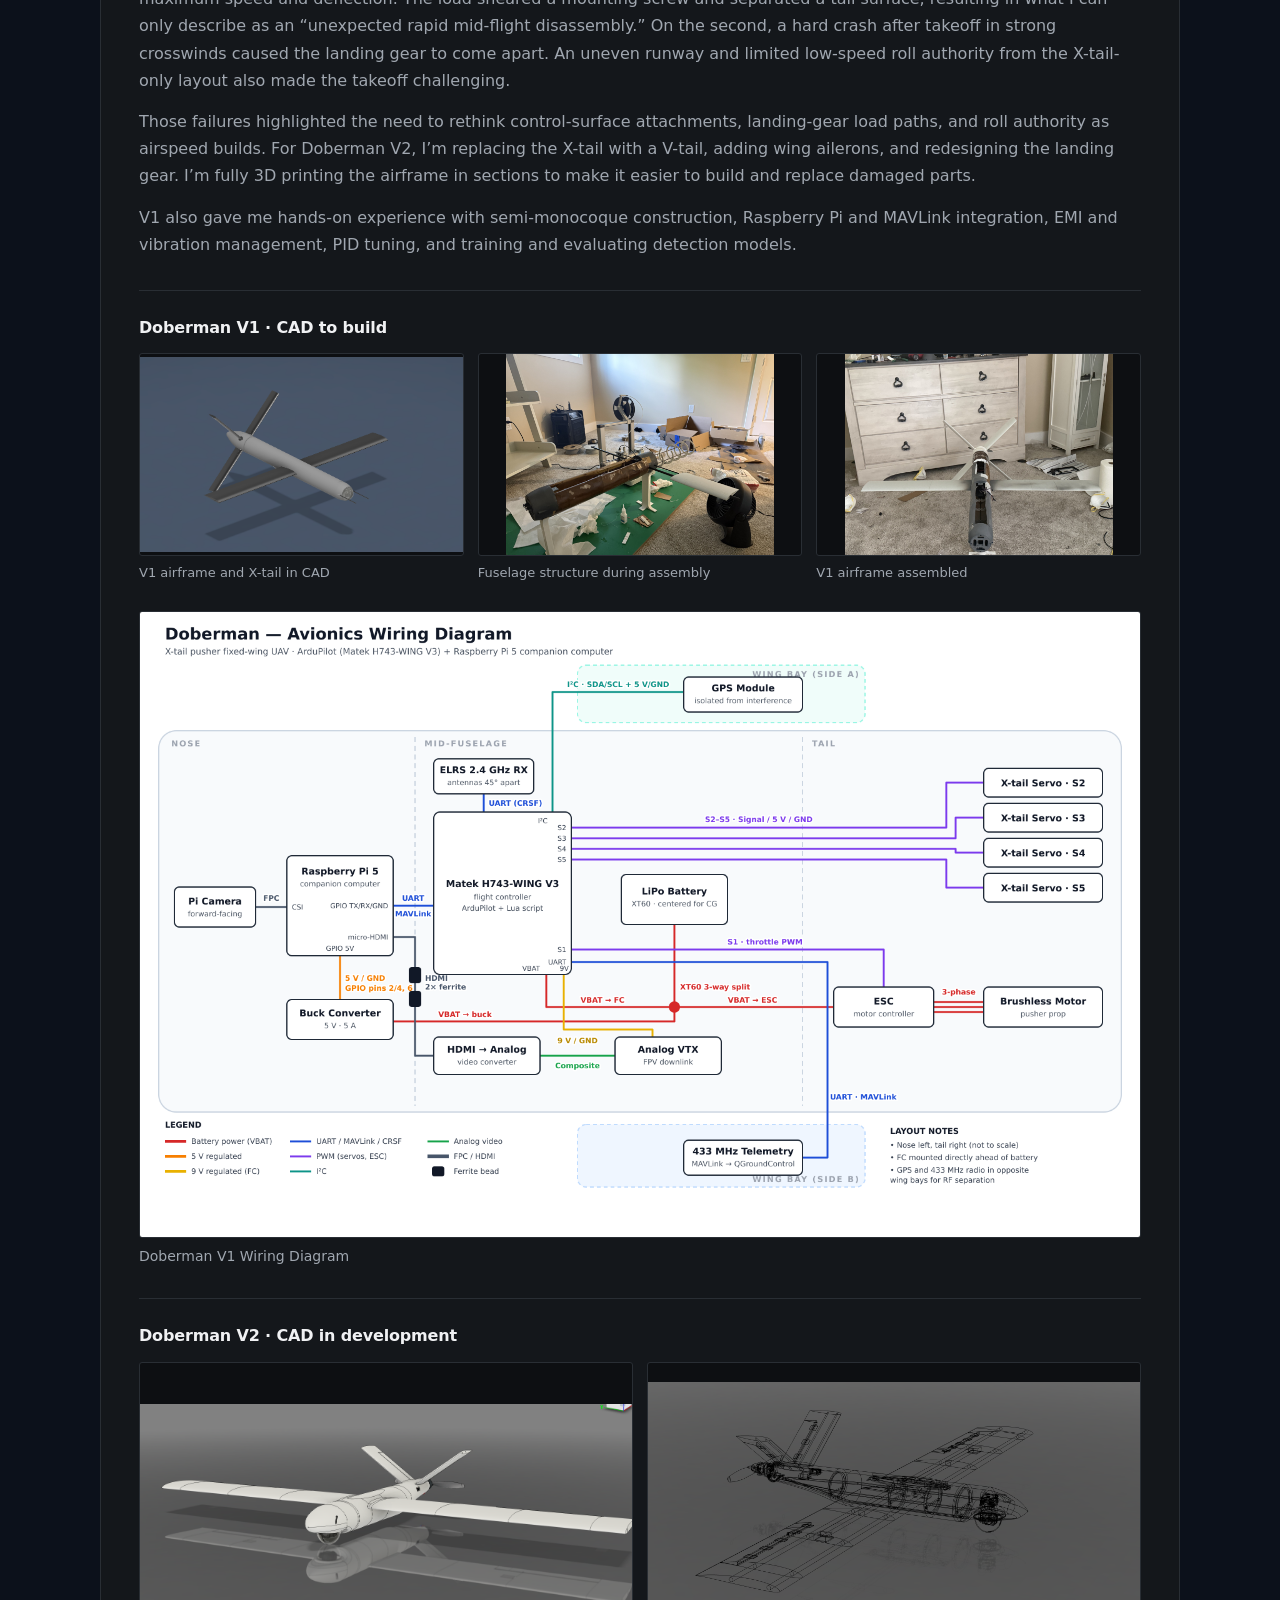
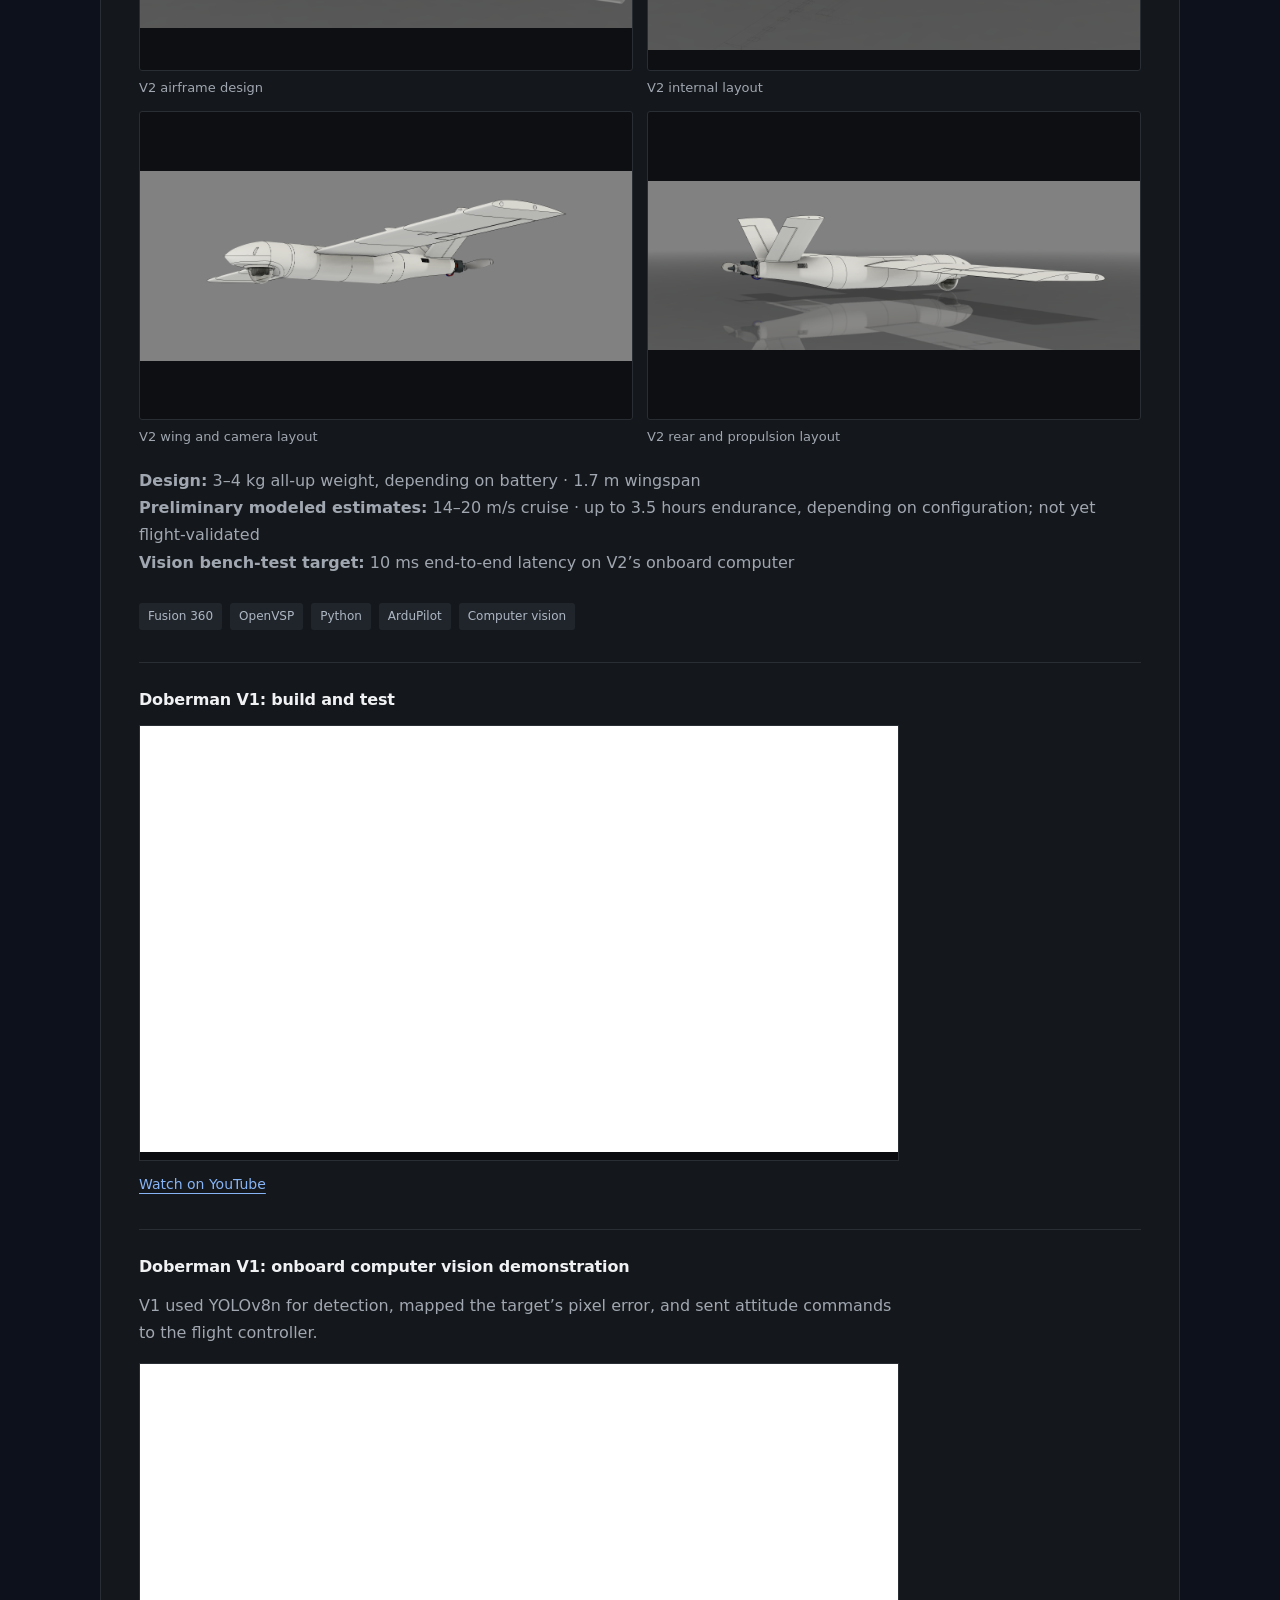
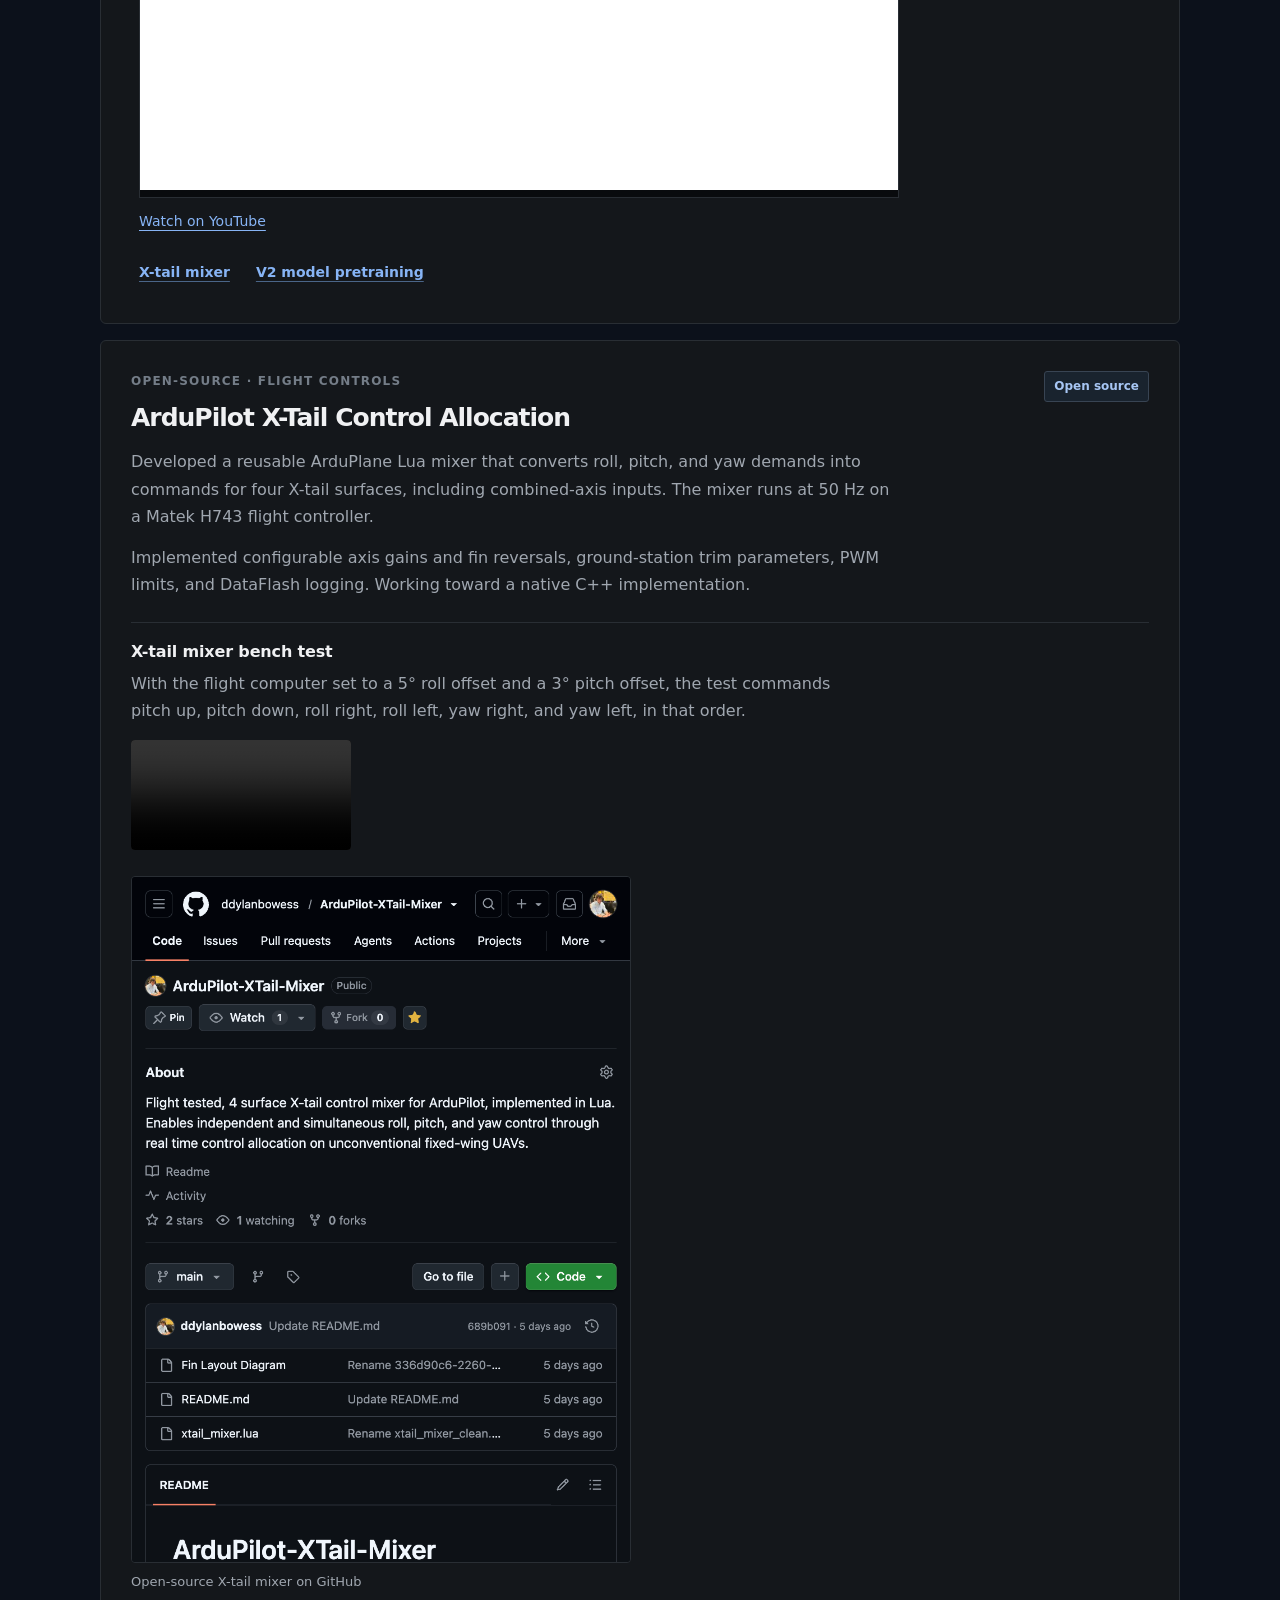
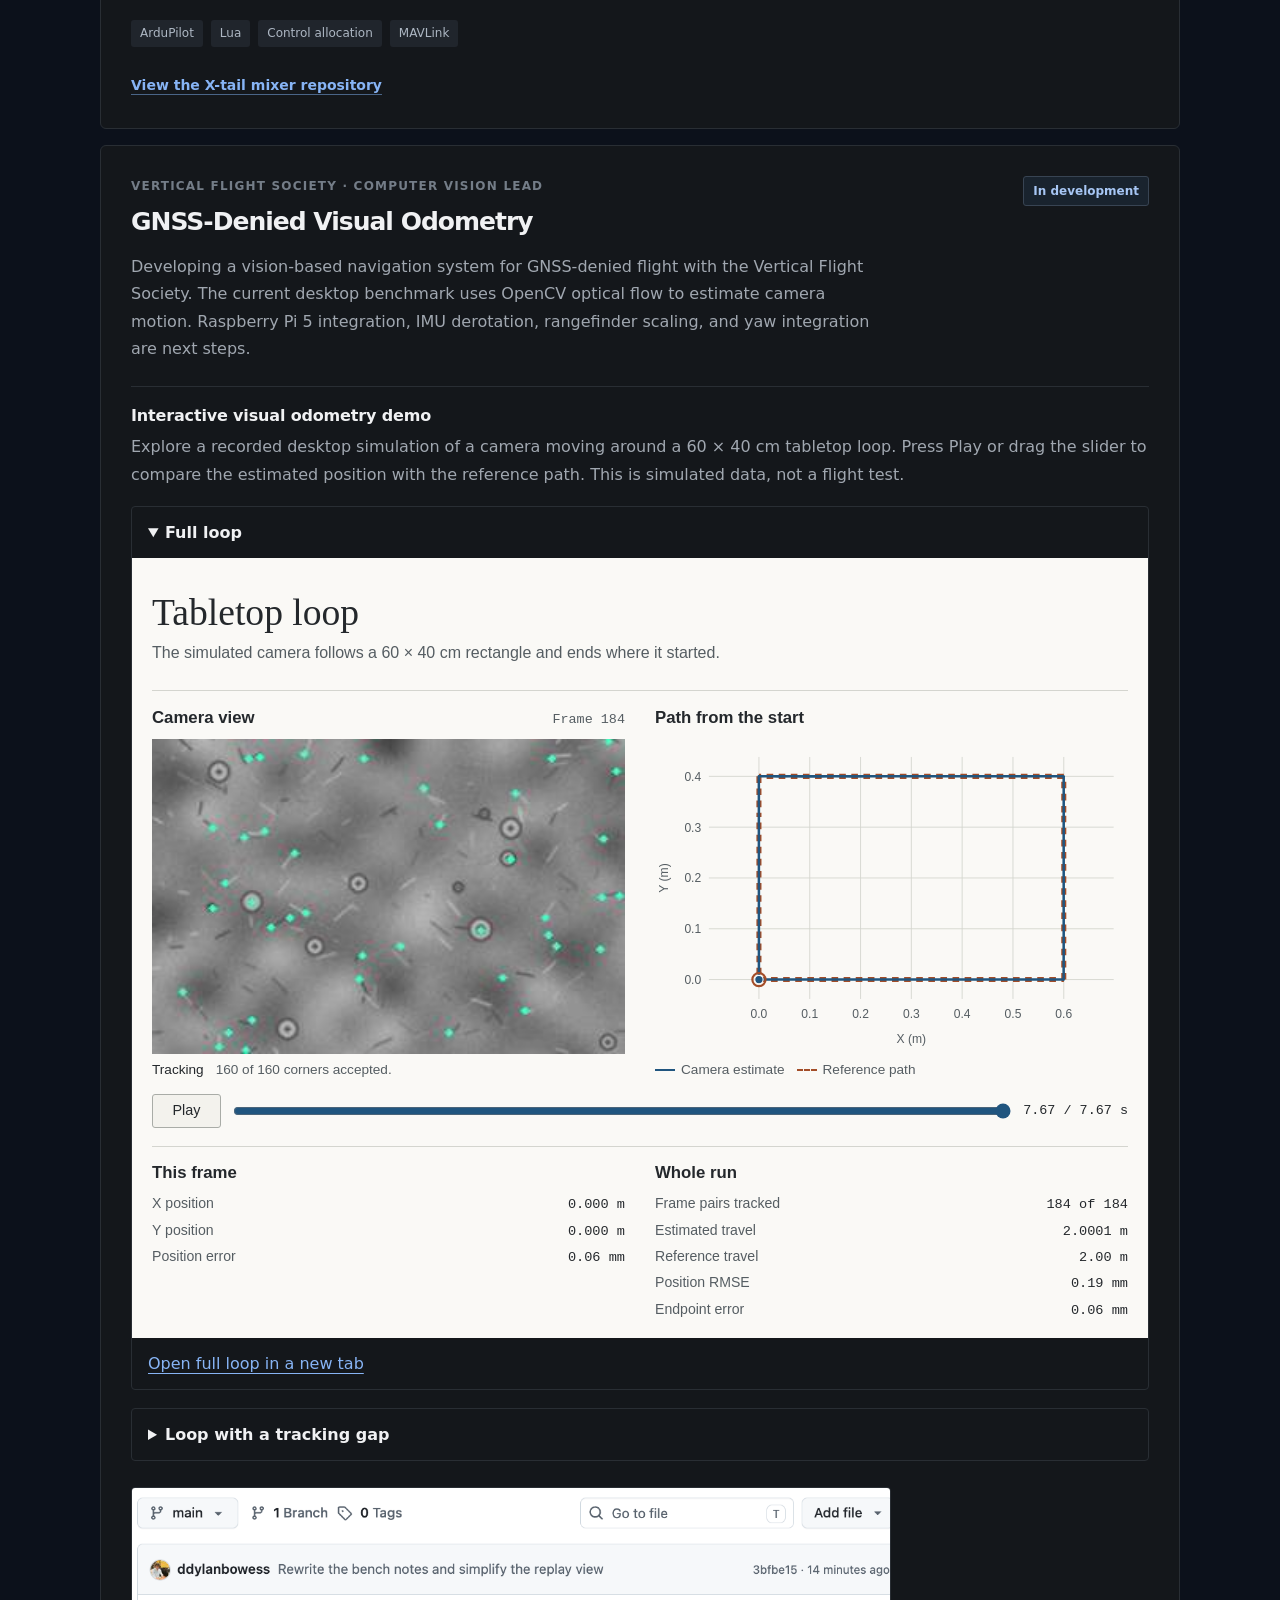
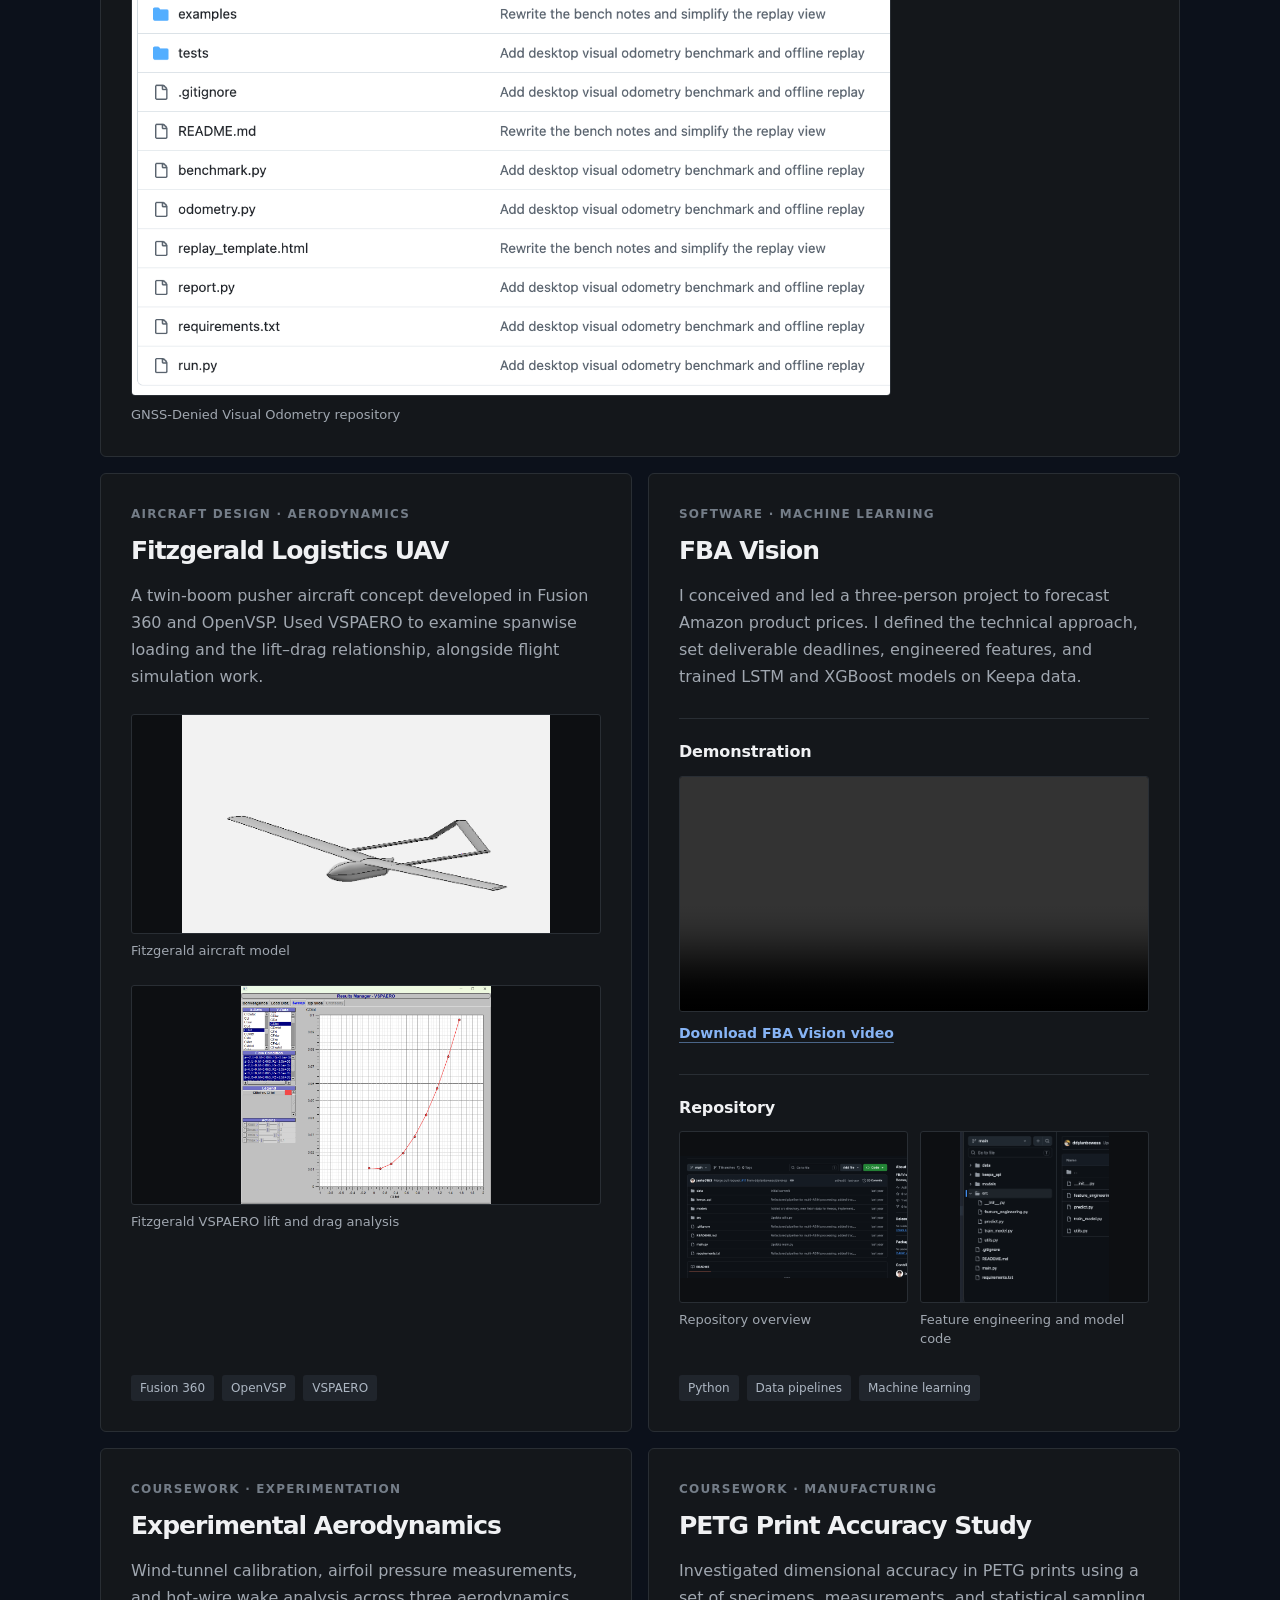
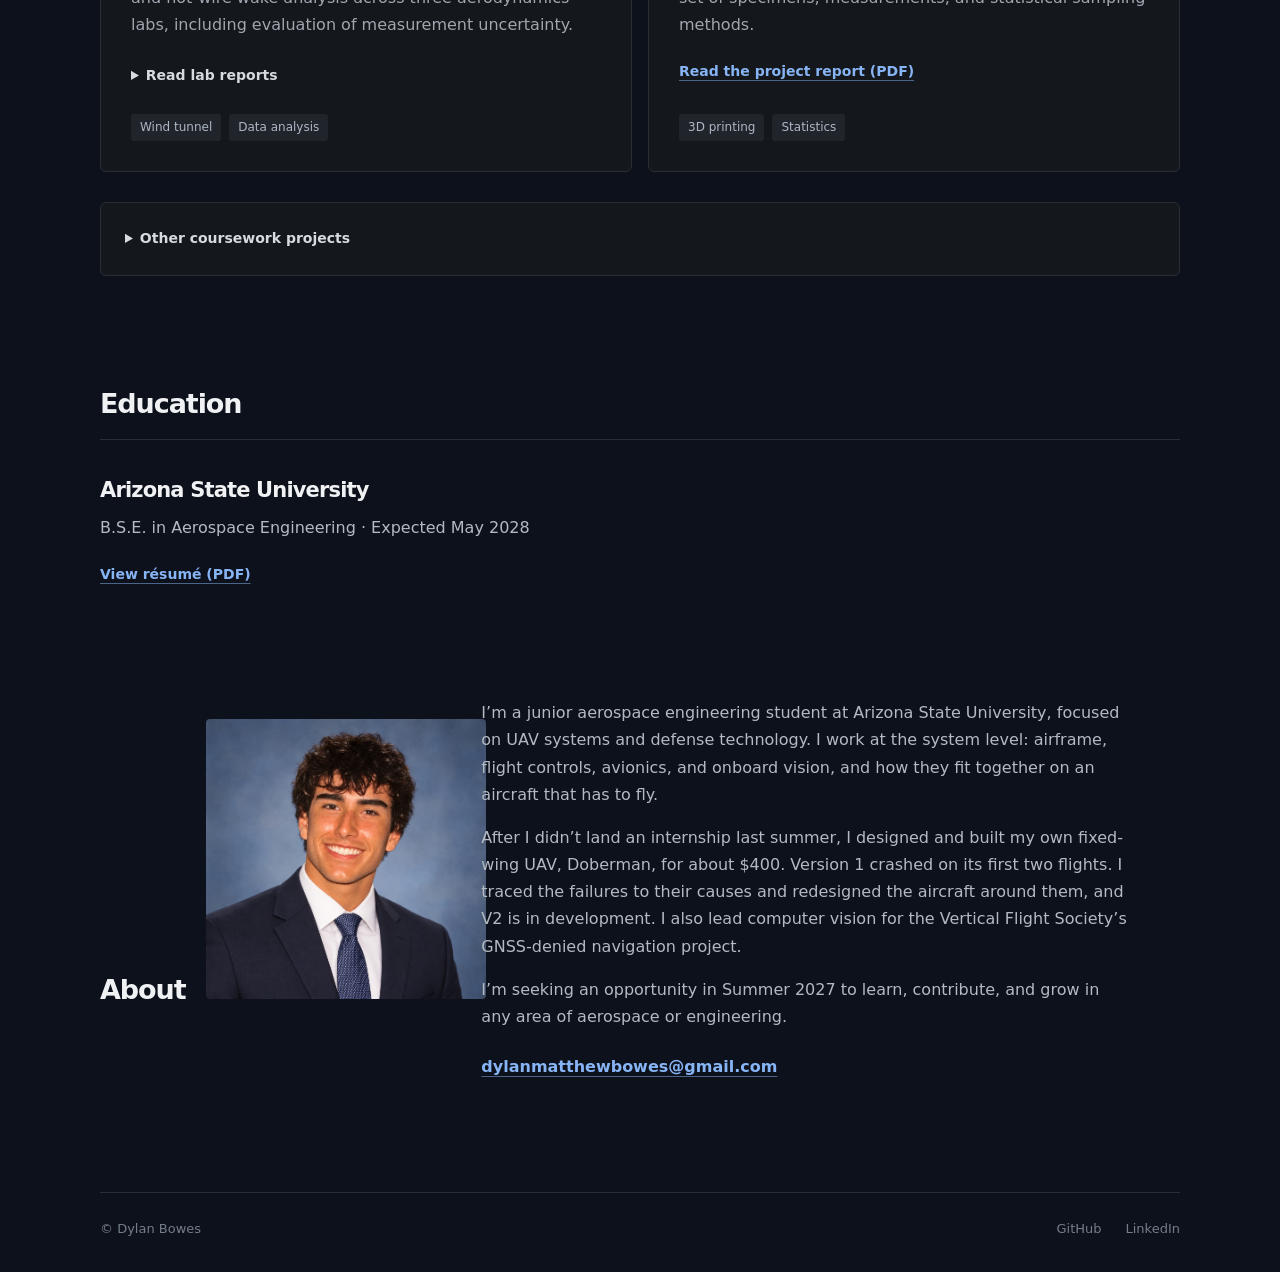
==== commit db3a0217: "Add Doberman performance and vision details" ====
--- a/index.html
+++ b/index.html
@@ -50,11 +50,12 @@
           <div>
             <h4>Doberman V1</h4>
             <p>Designed and built Doberman V1 in my dorm room, from CAD and printed parts to an assembled aircraft. The design used a semi-monocoque fuselage and a custom X-tail, with an ArduPilot mixer for the four tail surfaces. Integrated onboard detection with the flight controls; bench testing demonstrated the detection-to-control movement pipeline. Built a custom detection dataset with annotations and backgrounds reflecting the flight-test environment; the dataset screenshot shows 17,150 items.</p>
-
+            <p class="specs"><strong>Airframe:</strong> 3 kg all-up weight · 1.3 m wingspan · SD7062 airfoil<br><strong>Estimated performance:</strong> 45 min endurance · 18 m/s cruise<br><strong>Vision bench test:</strong> ~70–80 ms inference · ~200–300 ms from target movement to servo response</p>
           </div>
           <div>
             <h4>Doberman V2</h4>
             <p>I’m developing a redesigned airframe and vision system based on V1’s flight tests. The onboard pipeline uses a Jetson Orin NX, YOLOv26s, optical flow, and Kalman filtering, with development and bench testing underway.</p>
+            <p>The vision system is being developed for selection between multiple targets, stabilized video with 6× zoom, and continued target tracking. Optical flow and Kalman filtering are intended to estimate relative image motion and predict a target’s position up to two seconds ahead.</p>
           </div>
         </div>
         <section class="postmortem" aria-labelledby="postmortem-title">
@@ -83,6 +84,7 @@
             <figure><a href="assets/goldilox-cad-3.png" target="_blank" rel="noopener"><img src="assets/goldilox-cad-3.png" alt="Doberman V2 airframe CAD from below" loading="lazy"></a><figcaption>V2 wing and camera layout</figcaption></figure>
             <figure><a href="assets/goldilox-cad-1.png" target="_blank" rel="noopener"><img src="assets/goldilox-cad-1.png" alt="Doberman V2 CAD rendering viewed from the rear" loading="lazy"></a><figcaption>V2 rear and propulsion layout</figcaption></figure>
           </div>
+          <p class="v2-specs"><strong>Design:</strong> 3–4 kg all-up weight, depending on battery · 1.7 m wingspan<br><strong>Preliminary modeled estimates:</strong> 14–20 m/s cruise · up to 3.5 hours endurance, depending on configuration; not yet flight-validated<br><strong>Vision bench-test target:</strong> 10 ms end-to-end latency on V2’s onboard computer</p>
         </section>
         <div class="tags"><span>Fusion 360</span><span>OpenVSP</span><span>Python</span><span>ArduPilot</span><span>Computer vision</span></div>
         <div class="project-video">
--- a/styles.css
+++ b/styles.css
@@ -18,3 +18,5 @@
 .odometry-demo{margin-top:18px;border:1px solid var(--border);border-radius:4px;overflow:hidden}.odometry-demo summary{cursor:pointer;padding:12px 16px;color:var(--text);font-weight:600}.odometry-demo p{padding:0 16px 14px}.odometry-demo iframe{display:block;width:100%;height:780px;border:0;background:#faf9f6}.odometry-demo>a{display:inline-block;margin:12px 16px;color:var(--accent);text-decoration:underline;text-underline-offset:4px}.odometry-demo summary:focus-visible{outline:2px solid var(--accent);outline-offset:-3px}@media(max-width:700px){.odometry-demo iframe{height:1120px}}
 
 .xtail-demo{border-top:1px solid var(--border);margin-top:24px;padding-top:20px}.xtail-demo h4{font-size:16px;letter-spacing:-.01em;margin-bottom:8px}.xtail-demo p{max-width:700px}.xtail-video{display:block;width:min(100%,220px);height:auto;max-height:340px;margin-top:16px;background:#000;border-radius:4px}
+
+.v2-specs{margin-top:20px}
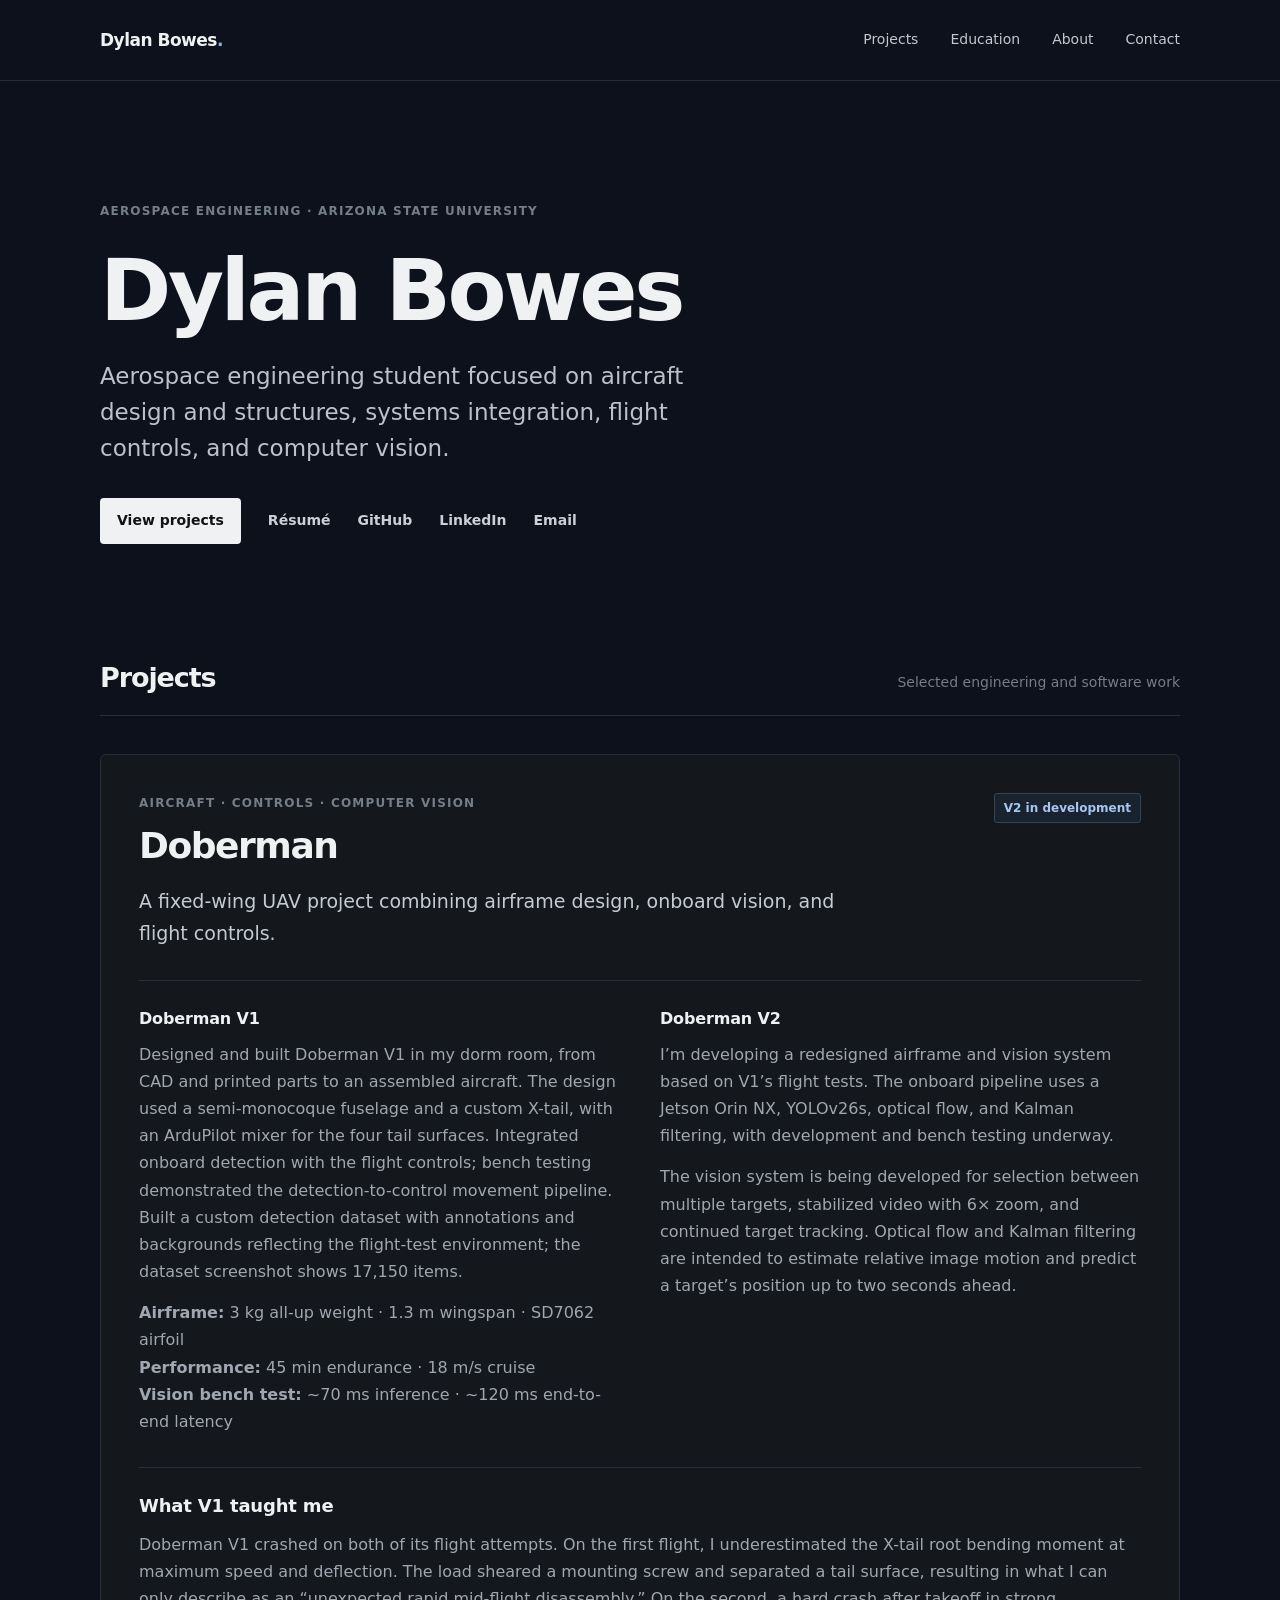
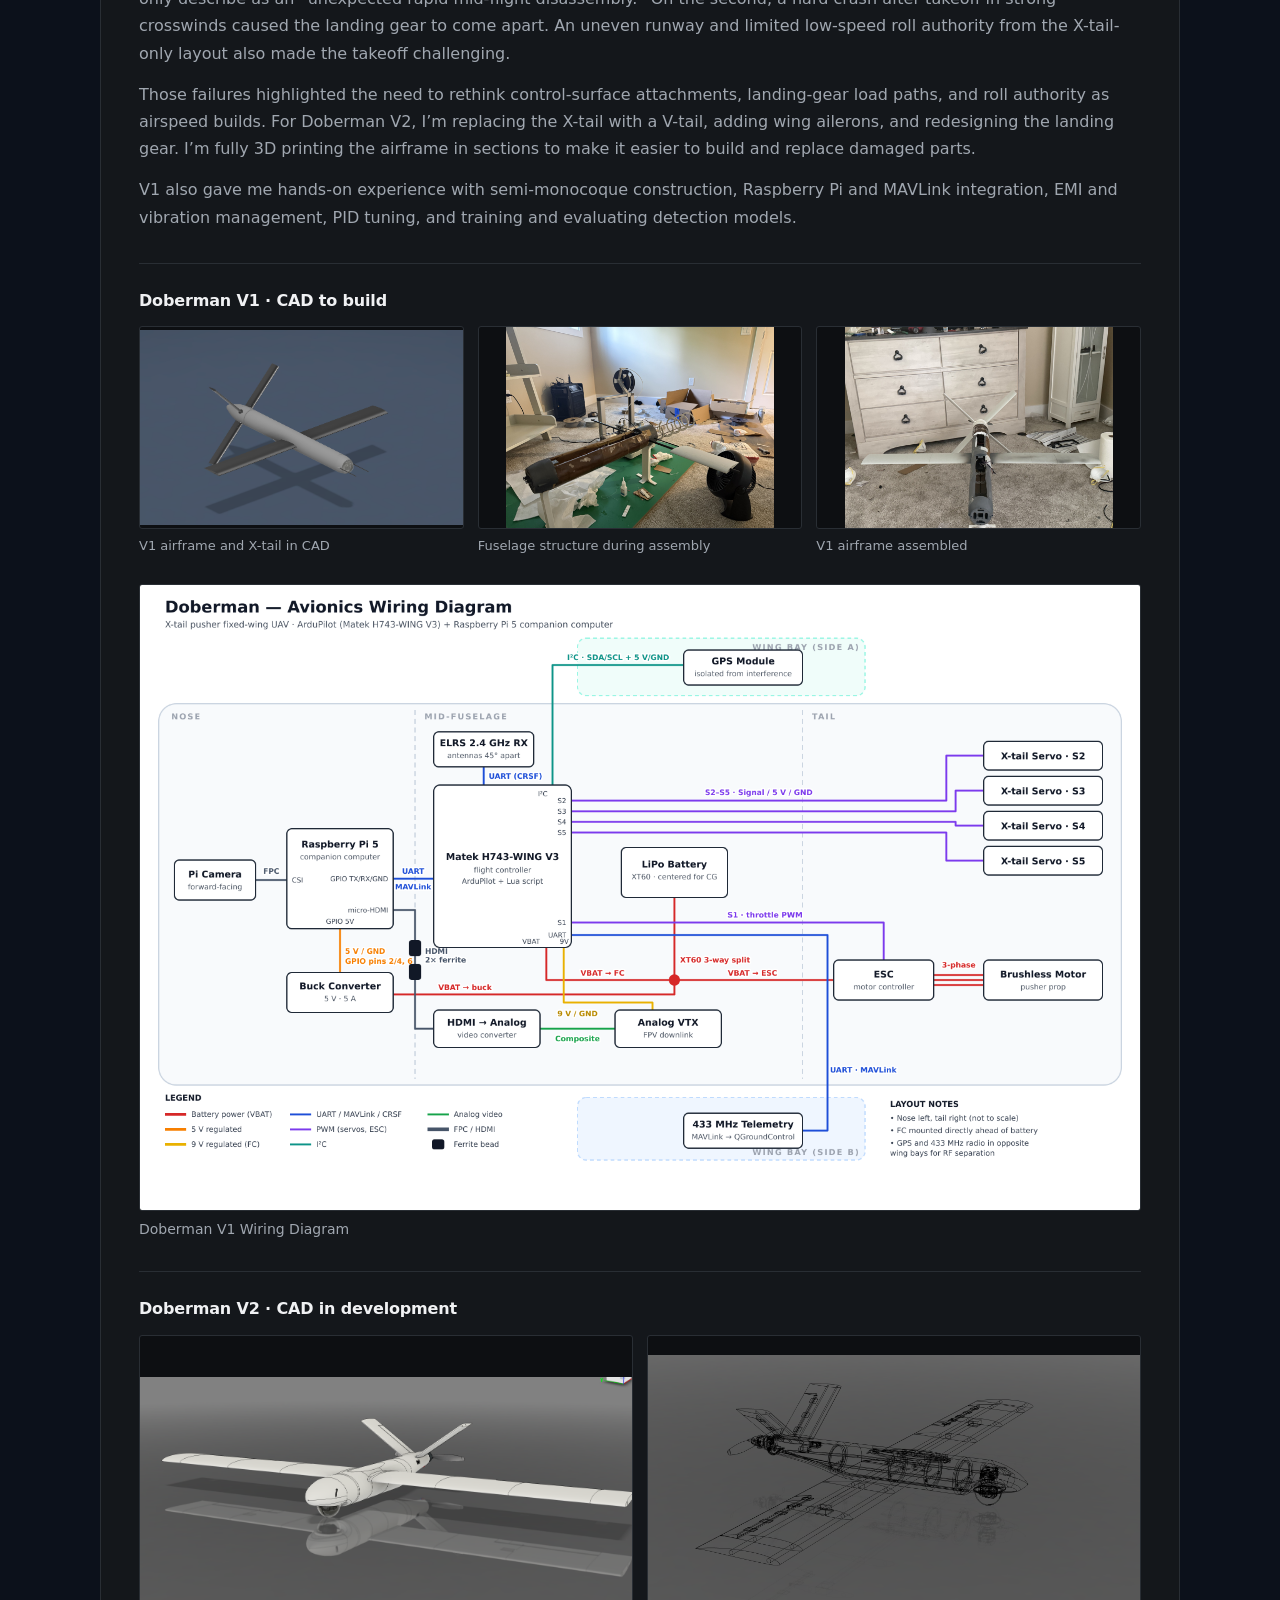
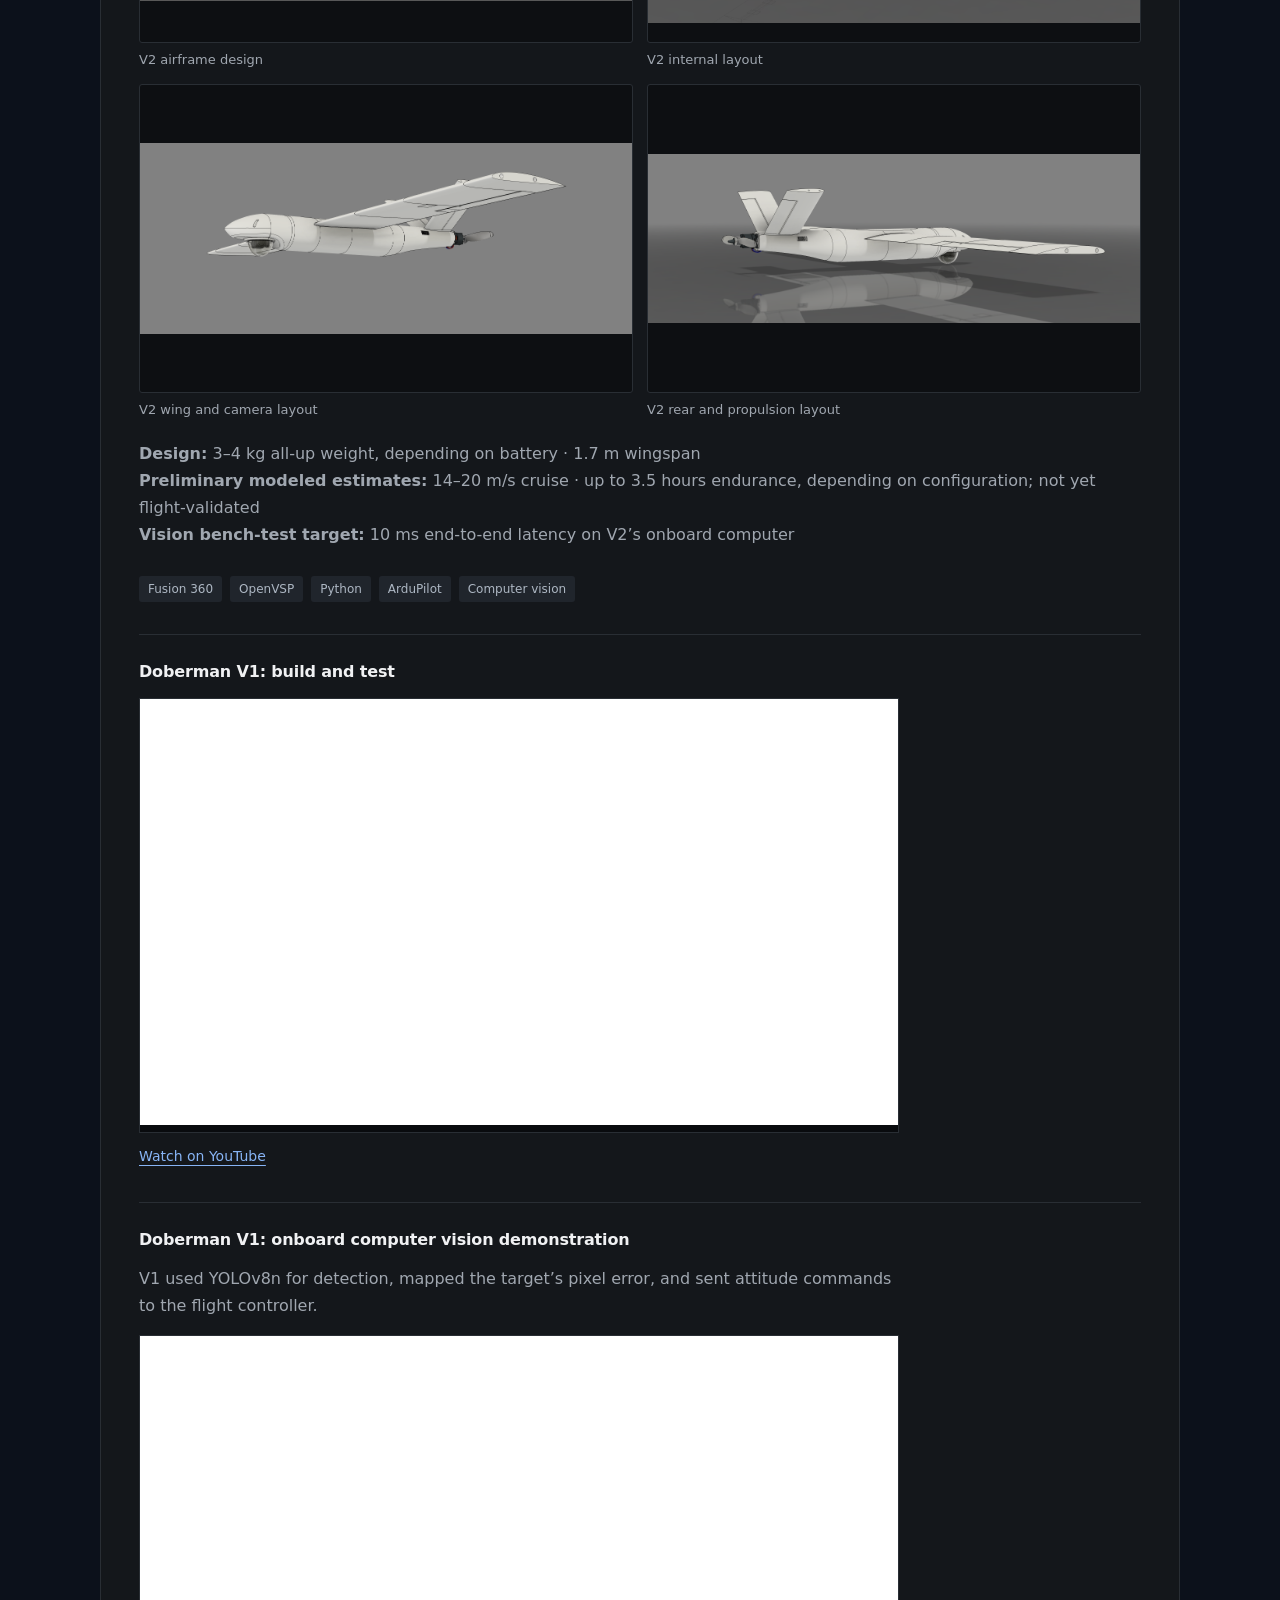
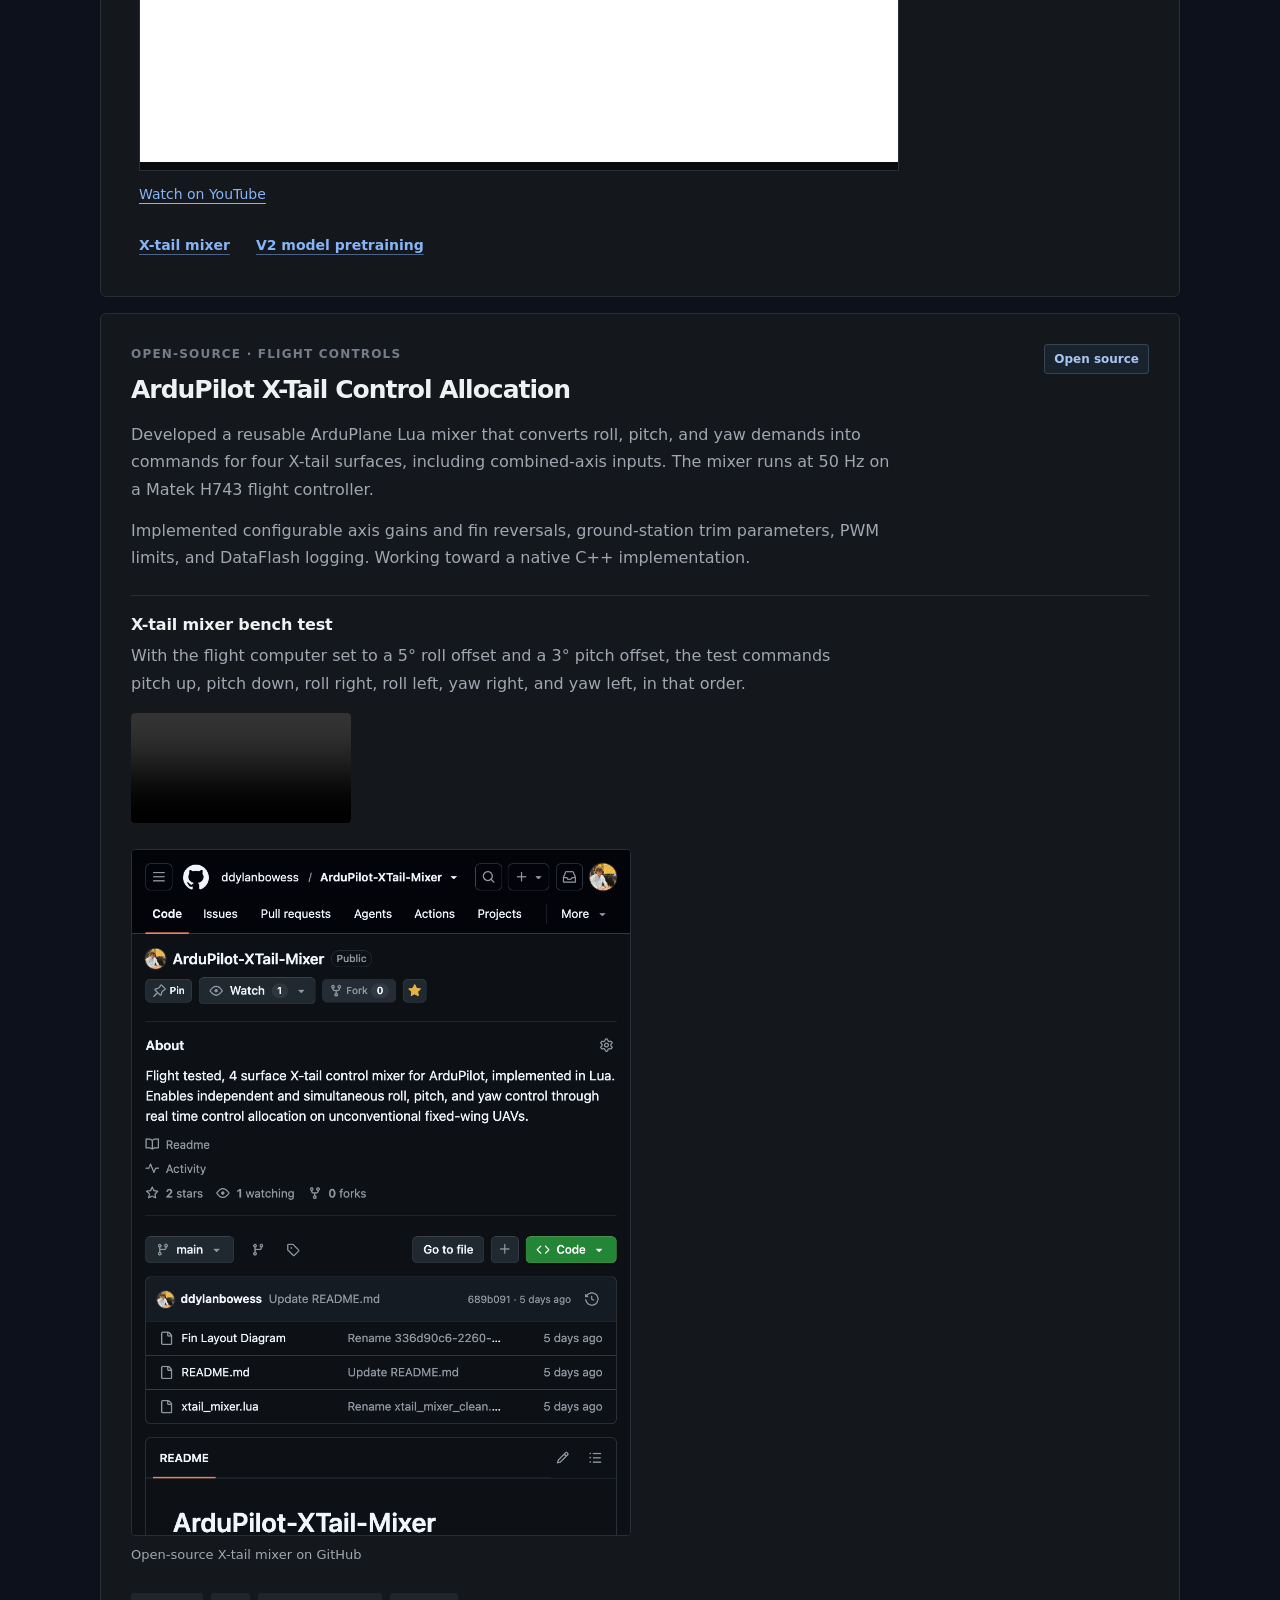
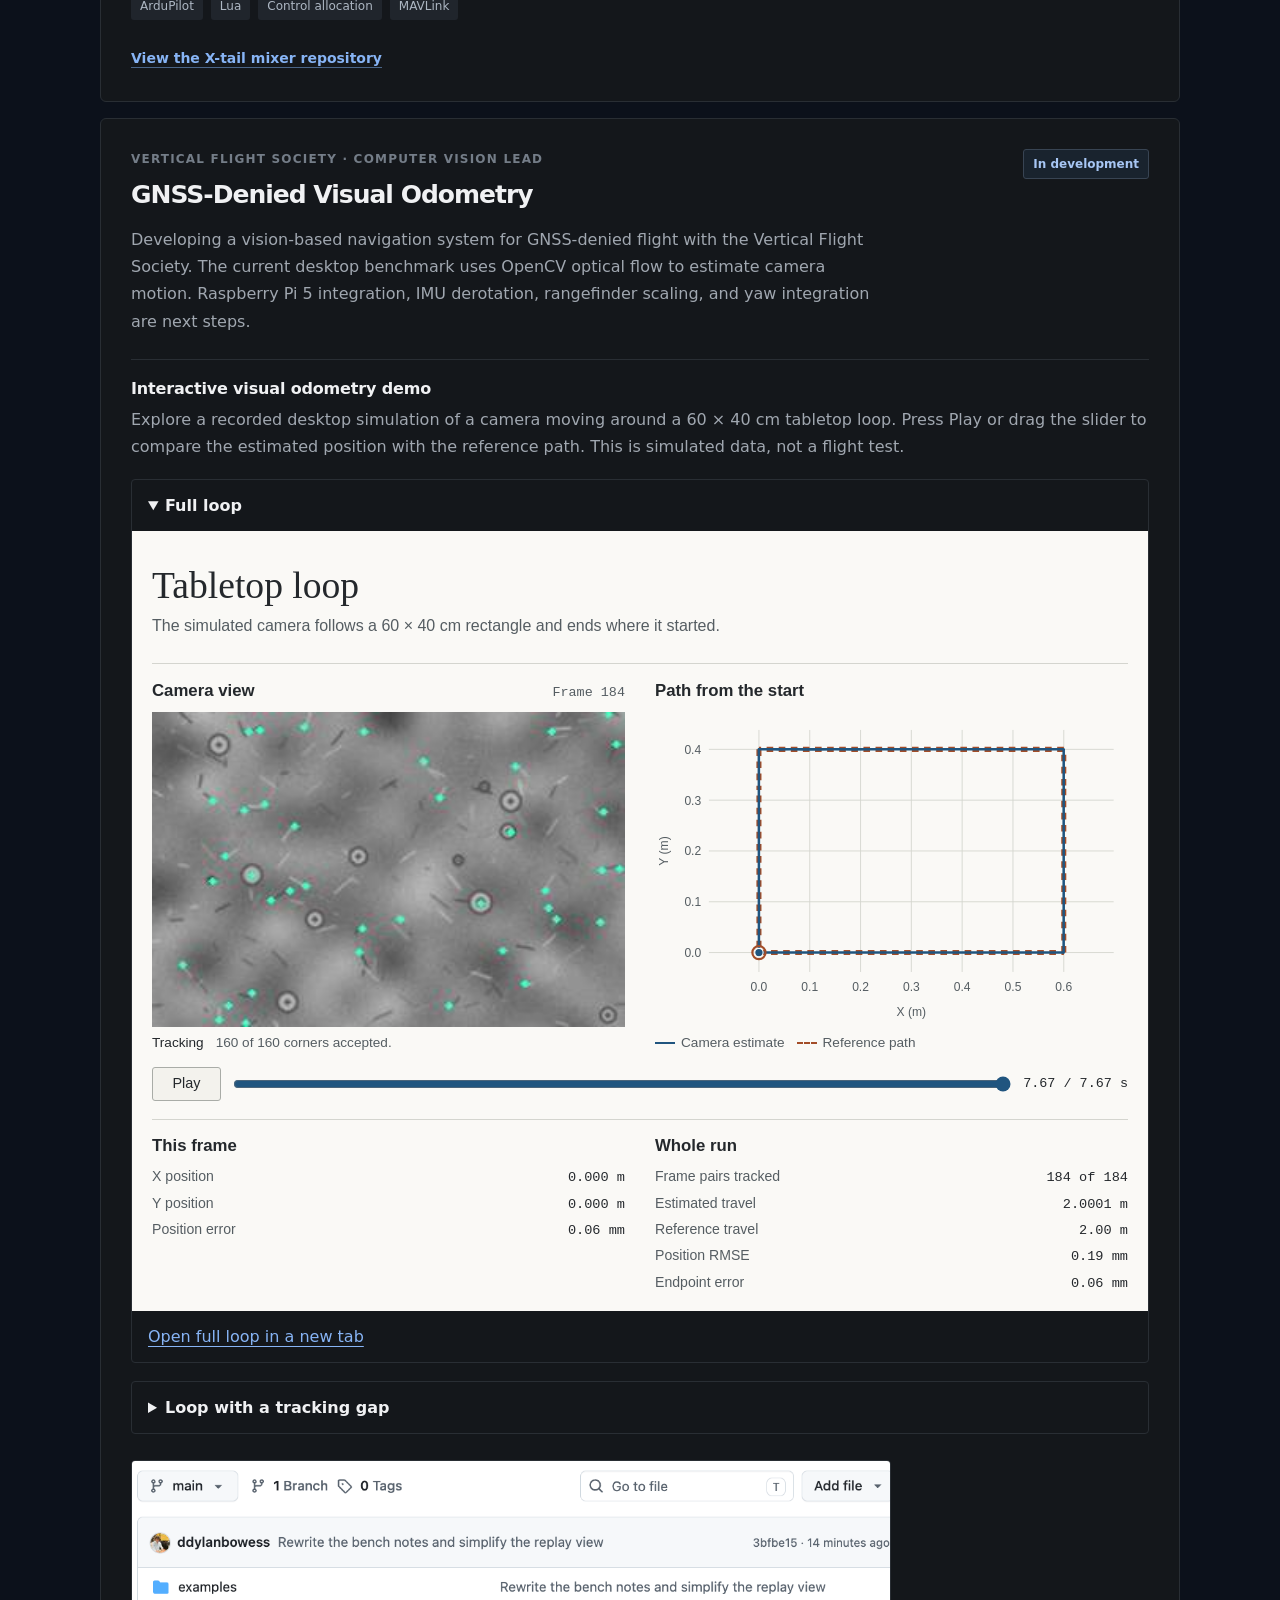
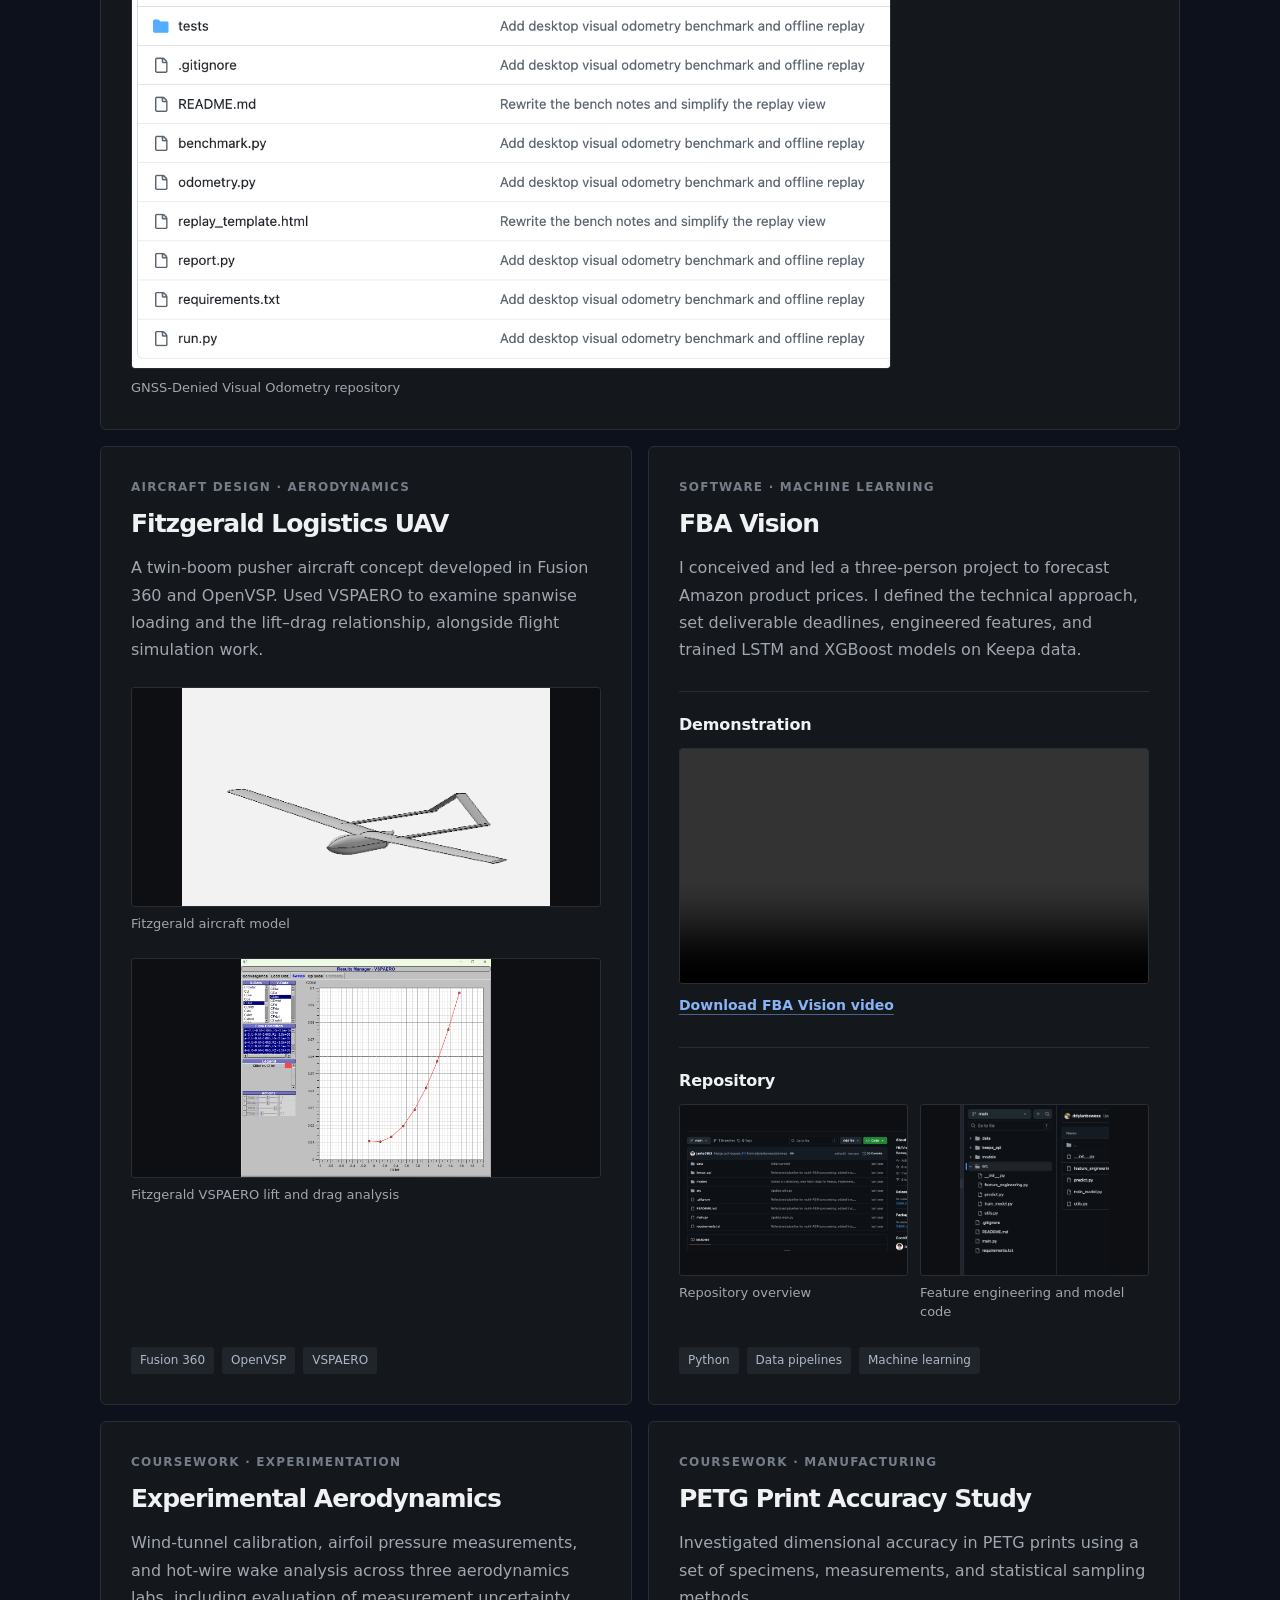
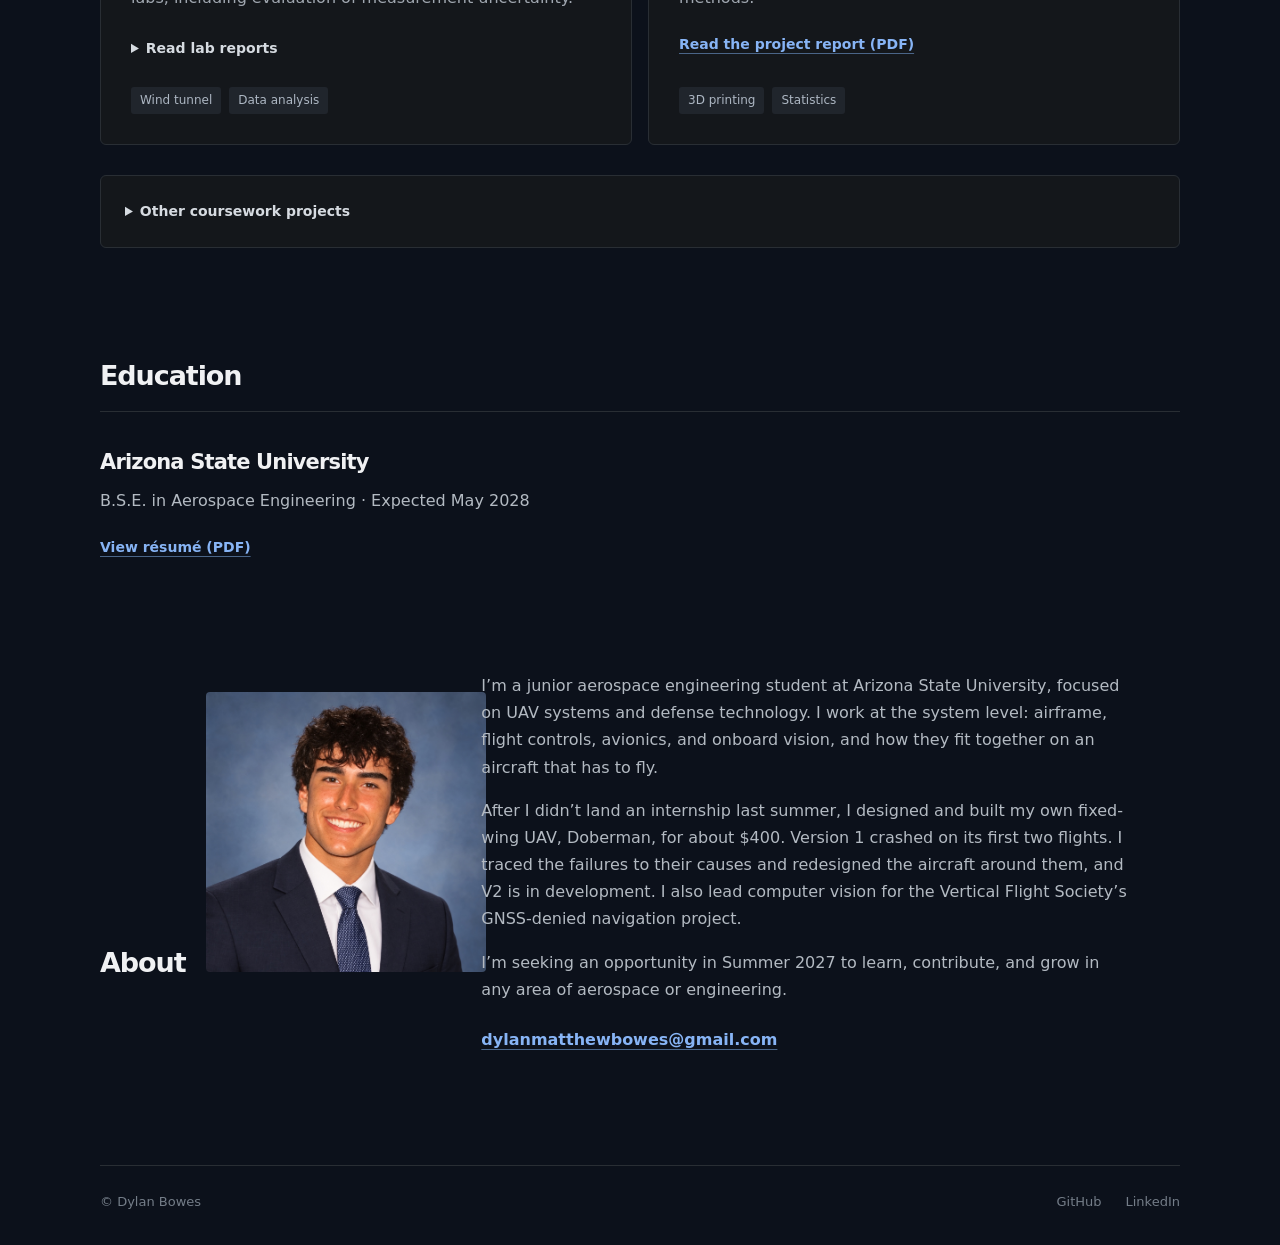
==== commit ac86a968: "Update Doberman V1 performance figures" ====
--- a/index.html
+++ b/index.html
@@ -50,7 +50,7 @@
           <div>
             <h4>Doberman V1</h4>
             <p>Designed and built Doberman V1 in my dorm room, from CAD and printed parts to an assembled aircraft. The design used a semi-monocoque fuselage and a custom X-tail, with an ArduPilot mixer for the four tail surfaces. Integrated onboard detection with the flight controls; bench testing demonstrated the detection-to-control movement pipeline. Built a custom detection dataset with annotations and backgrounds reflecting the flight-test environment; the dataset screenshot shows 17,150 items.</p>
-            <p class="specs"><strong>Airframe:</strong> 3 kg all-up weight · 1.3 m wingspan · SD7062 airfoil<br><strong>Estimated performance:</strong> 45 min endurance · 18 m/s cruise<br><strong>Vision bench test:</strong> ~70–80 ms inference · ~200–300 ms from target movement to servo response</p>
+            <p class="specs"><strong>Airframe:</strong> 3 kg all-up weight · 1.3 m wingspan · SD7062 airfoil<br><strong>Performance:</strong> 45 min endurance · 18 m/s cruise<br><strong>Vision bench test:</strong> ~70 ms inference · ~120 ms end-to-end latency</p>
           </div>
           <div>
             <h4>Doberman V2</h4>
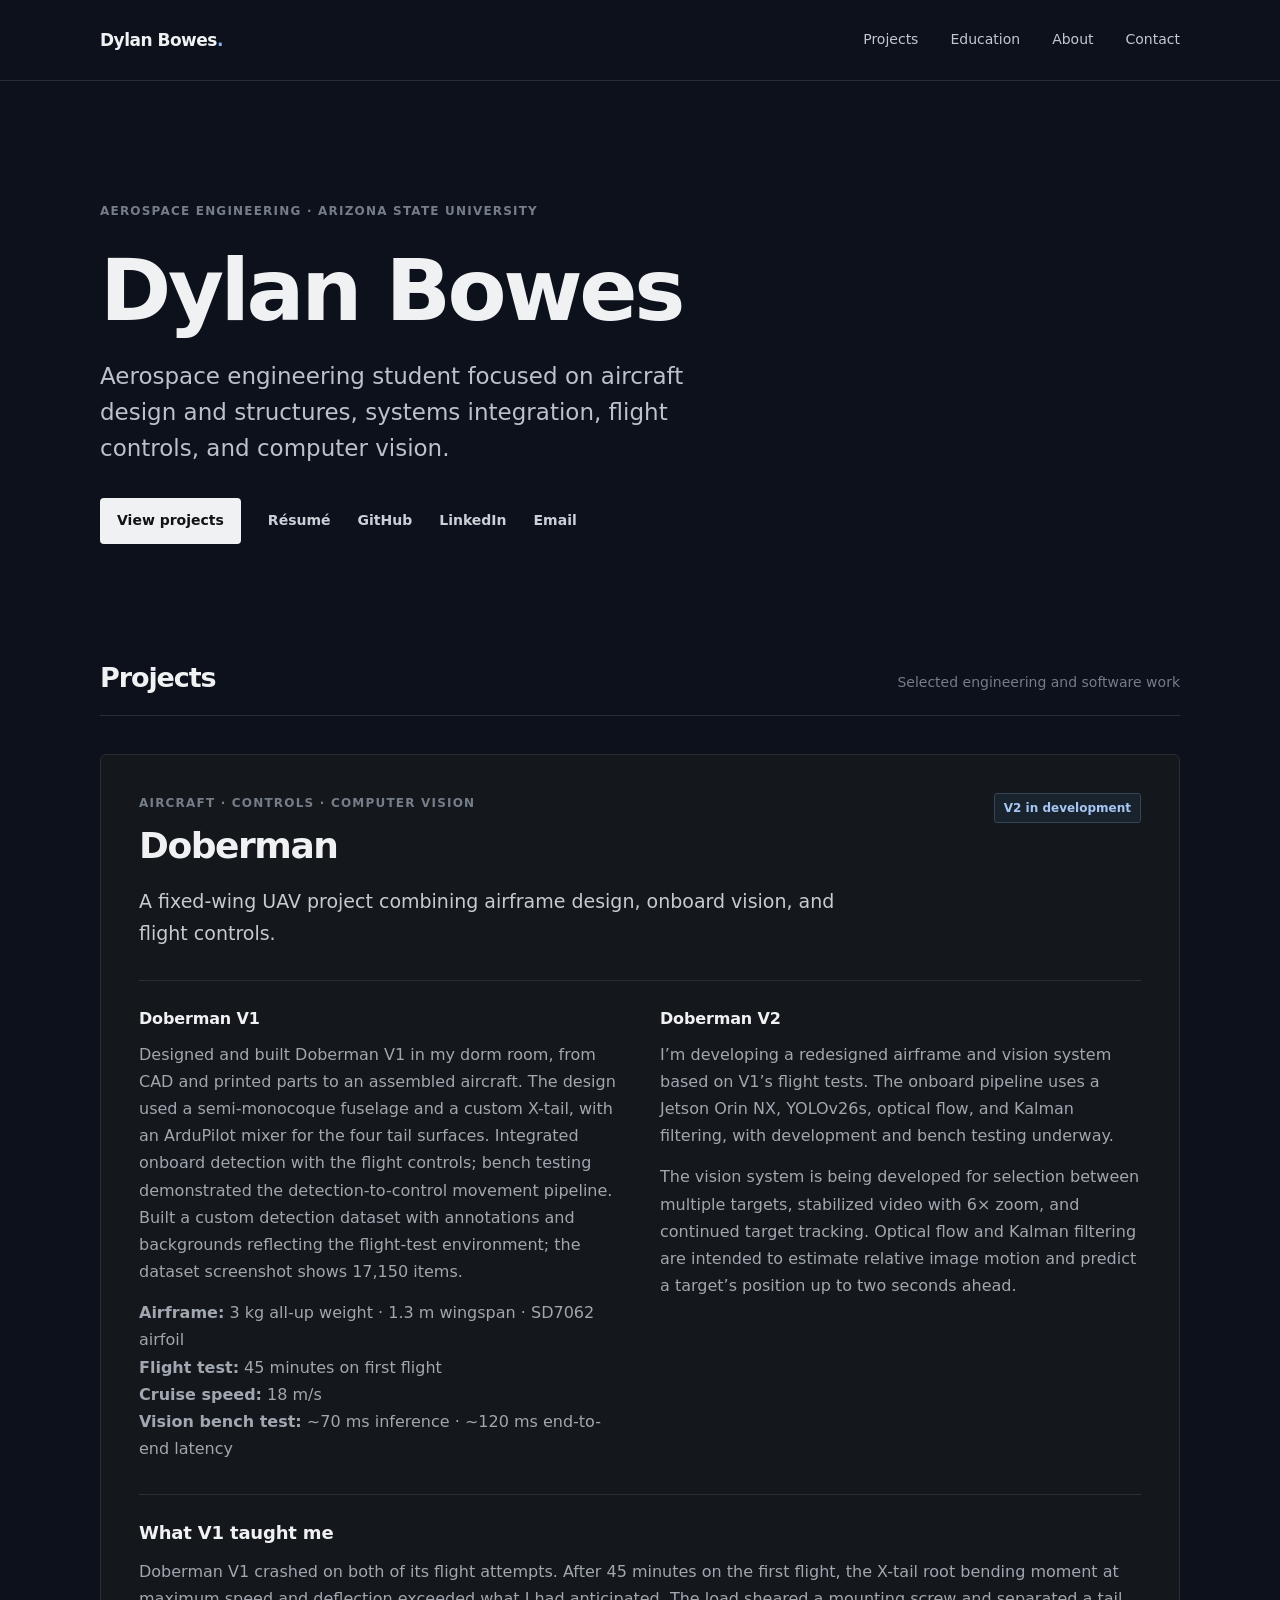
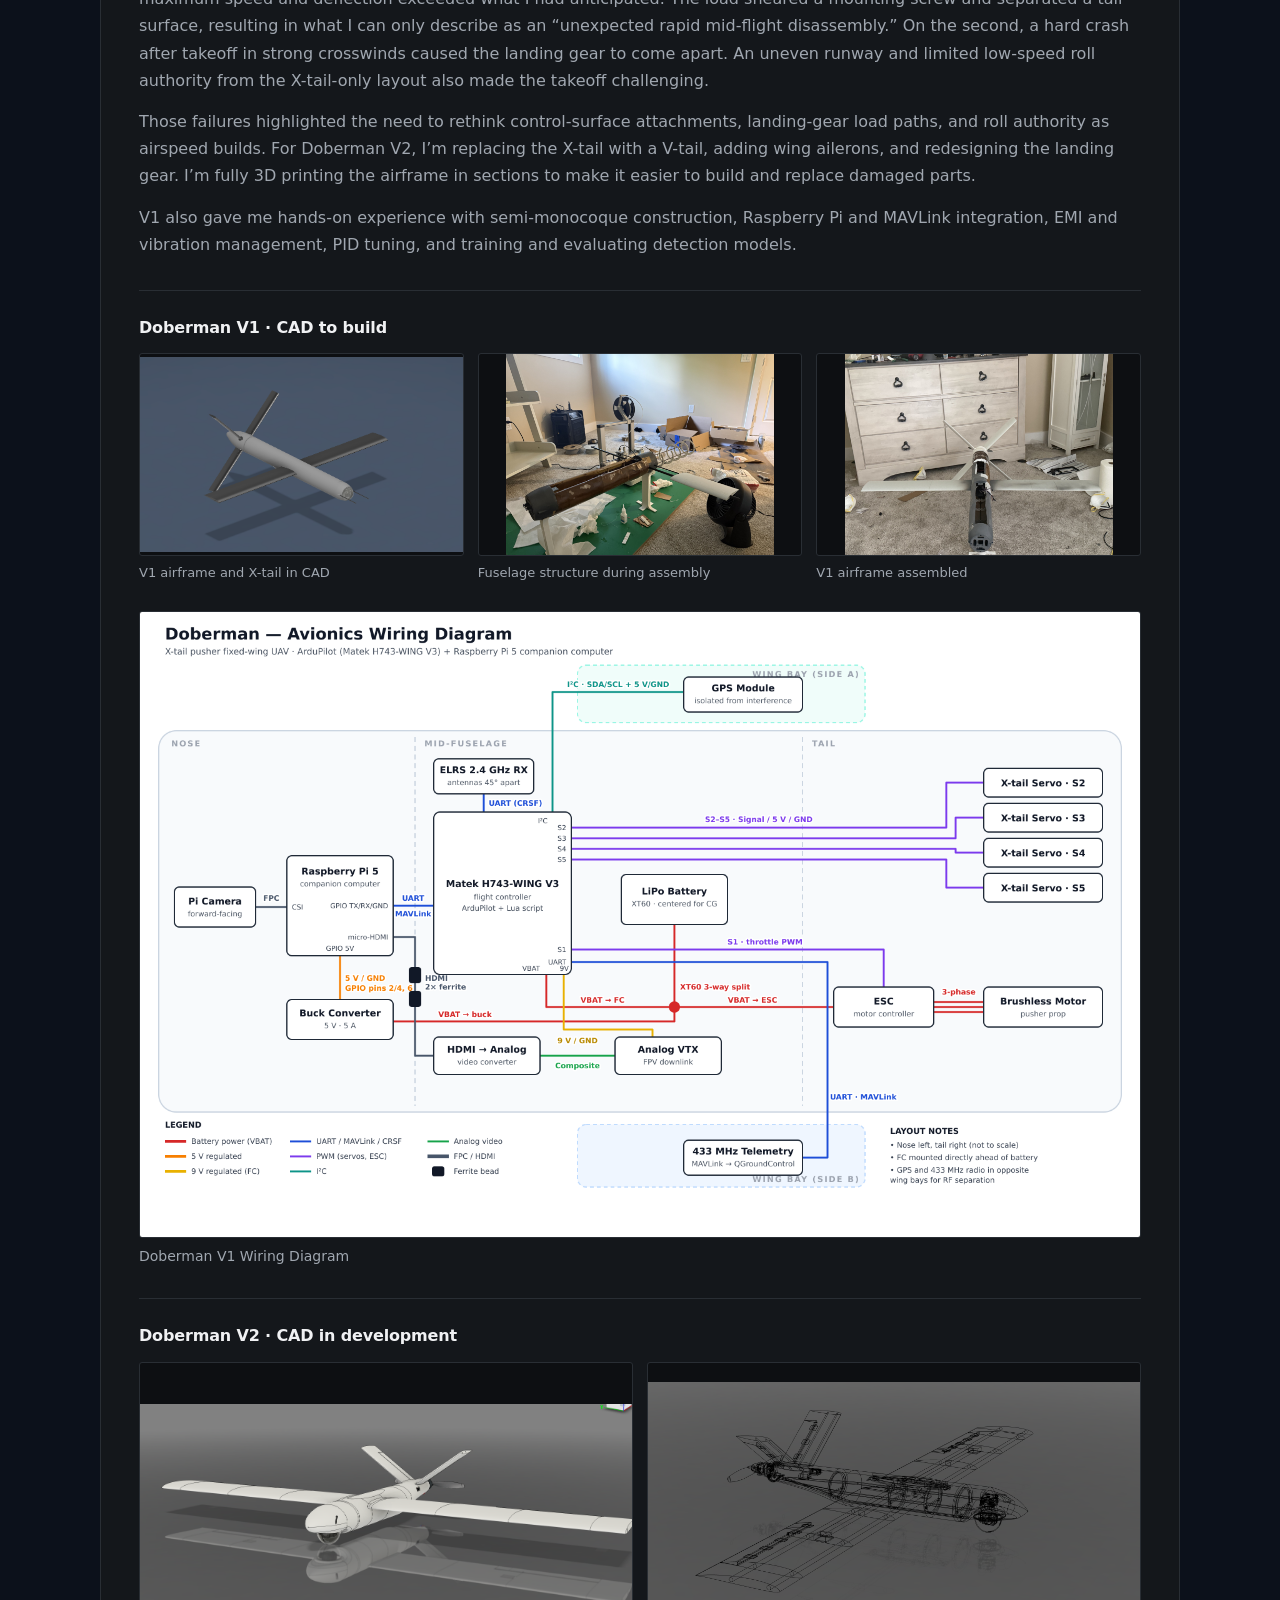
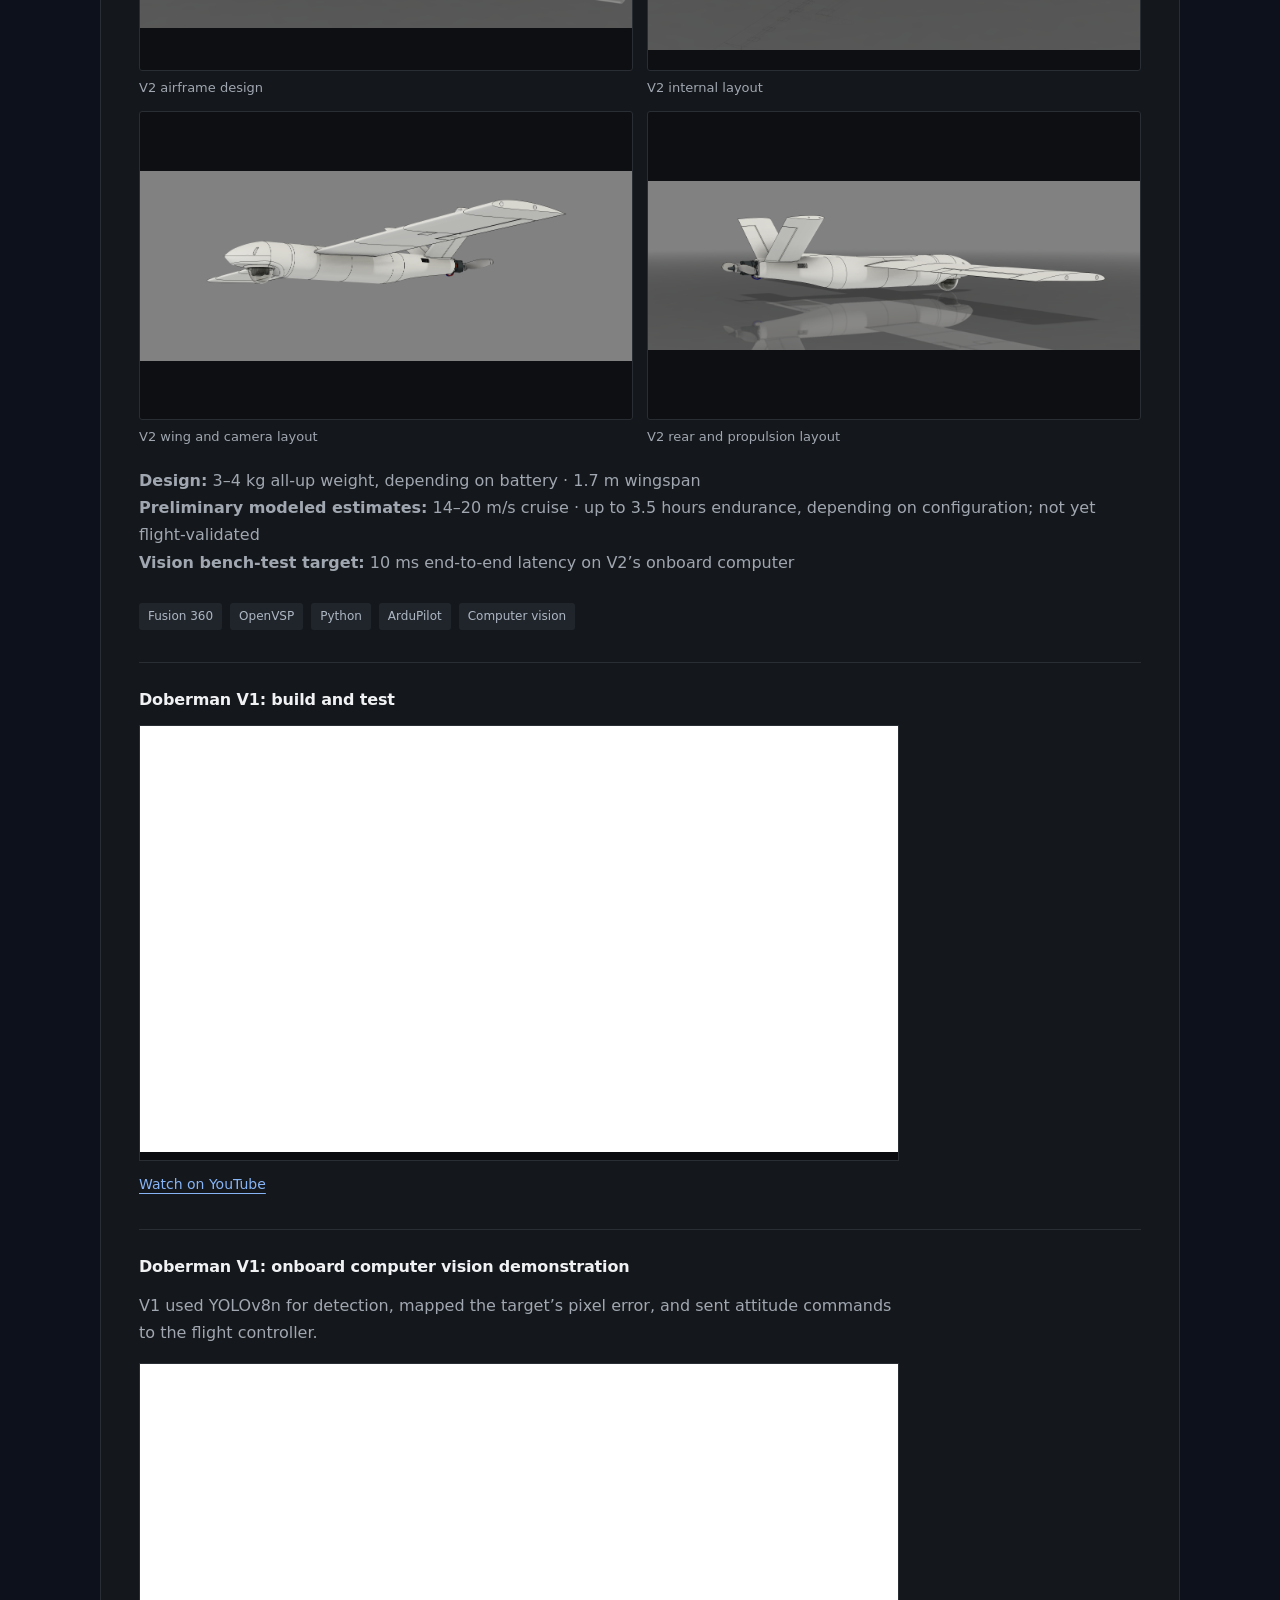
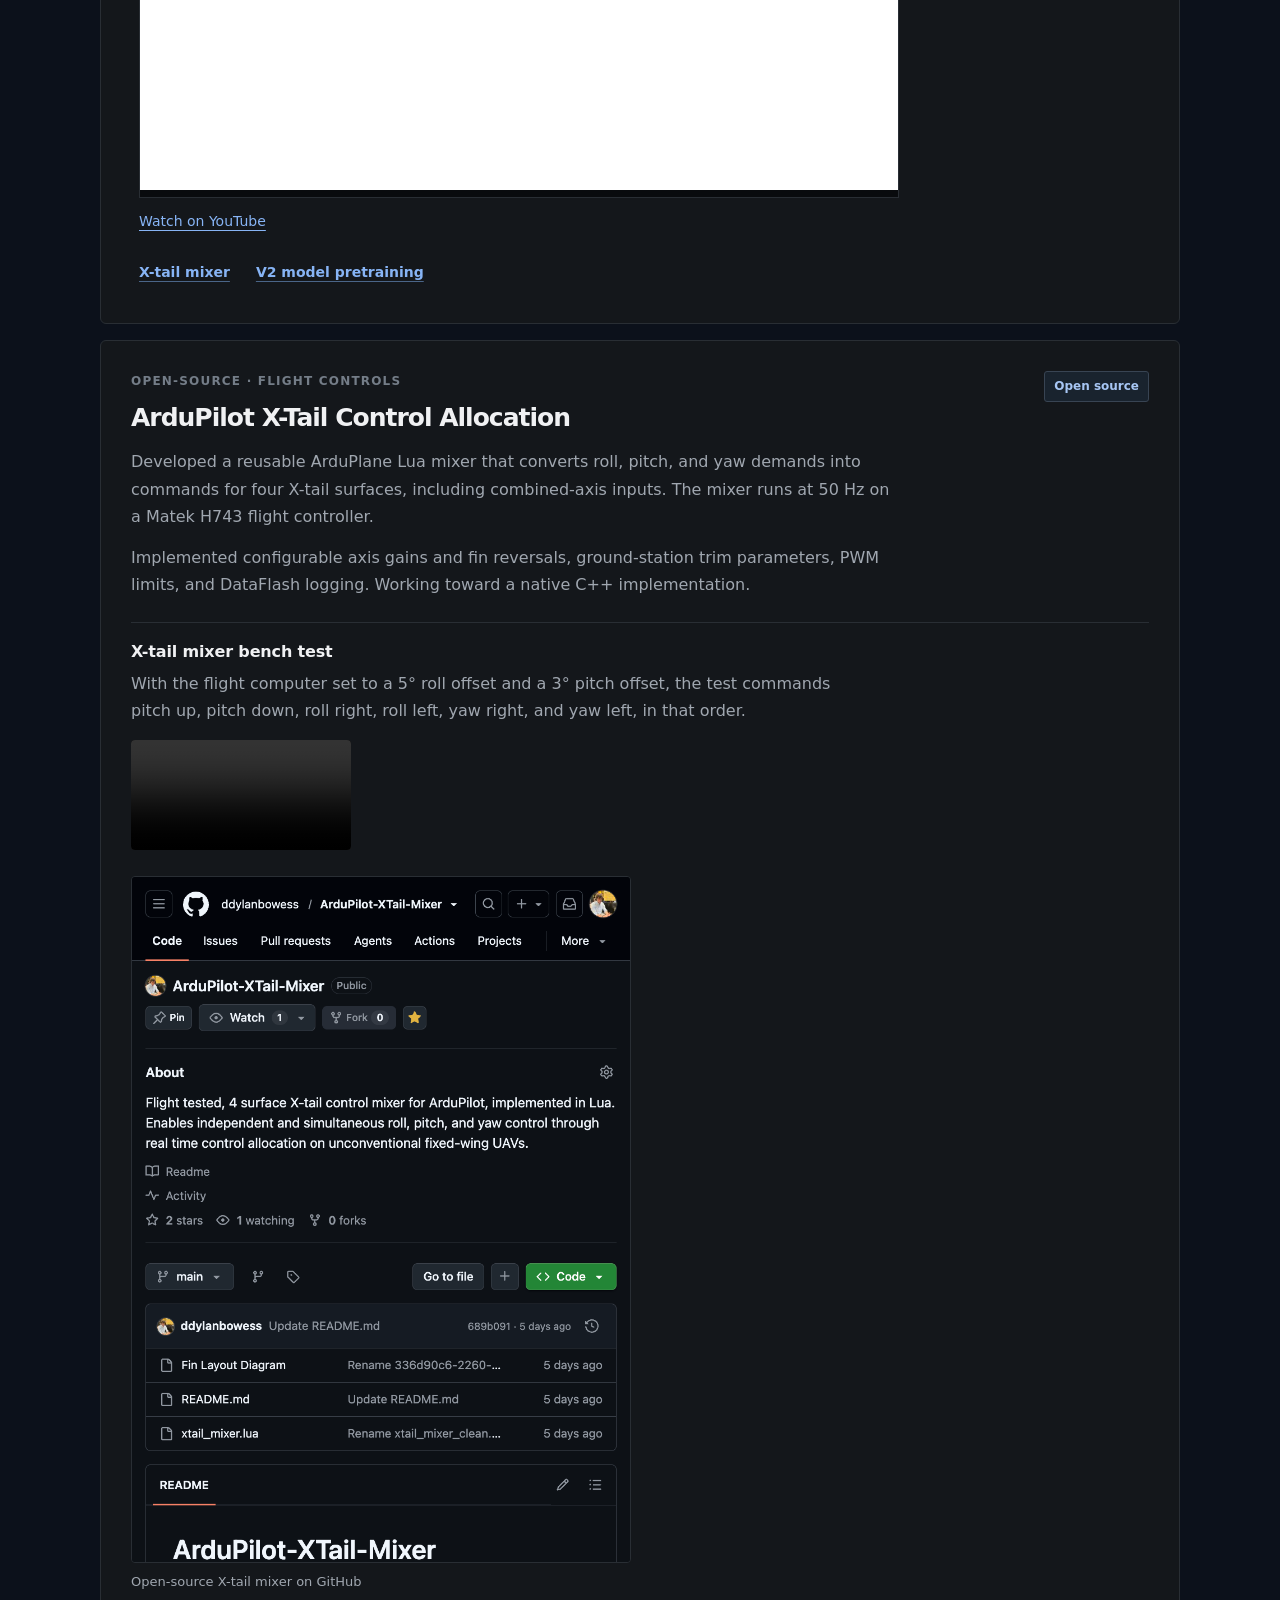
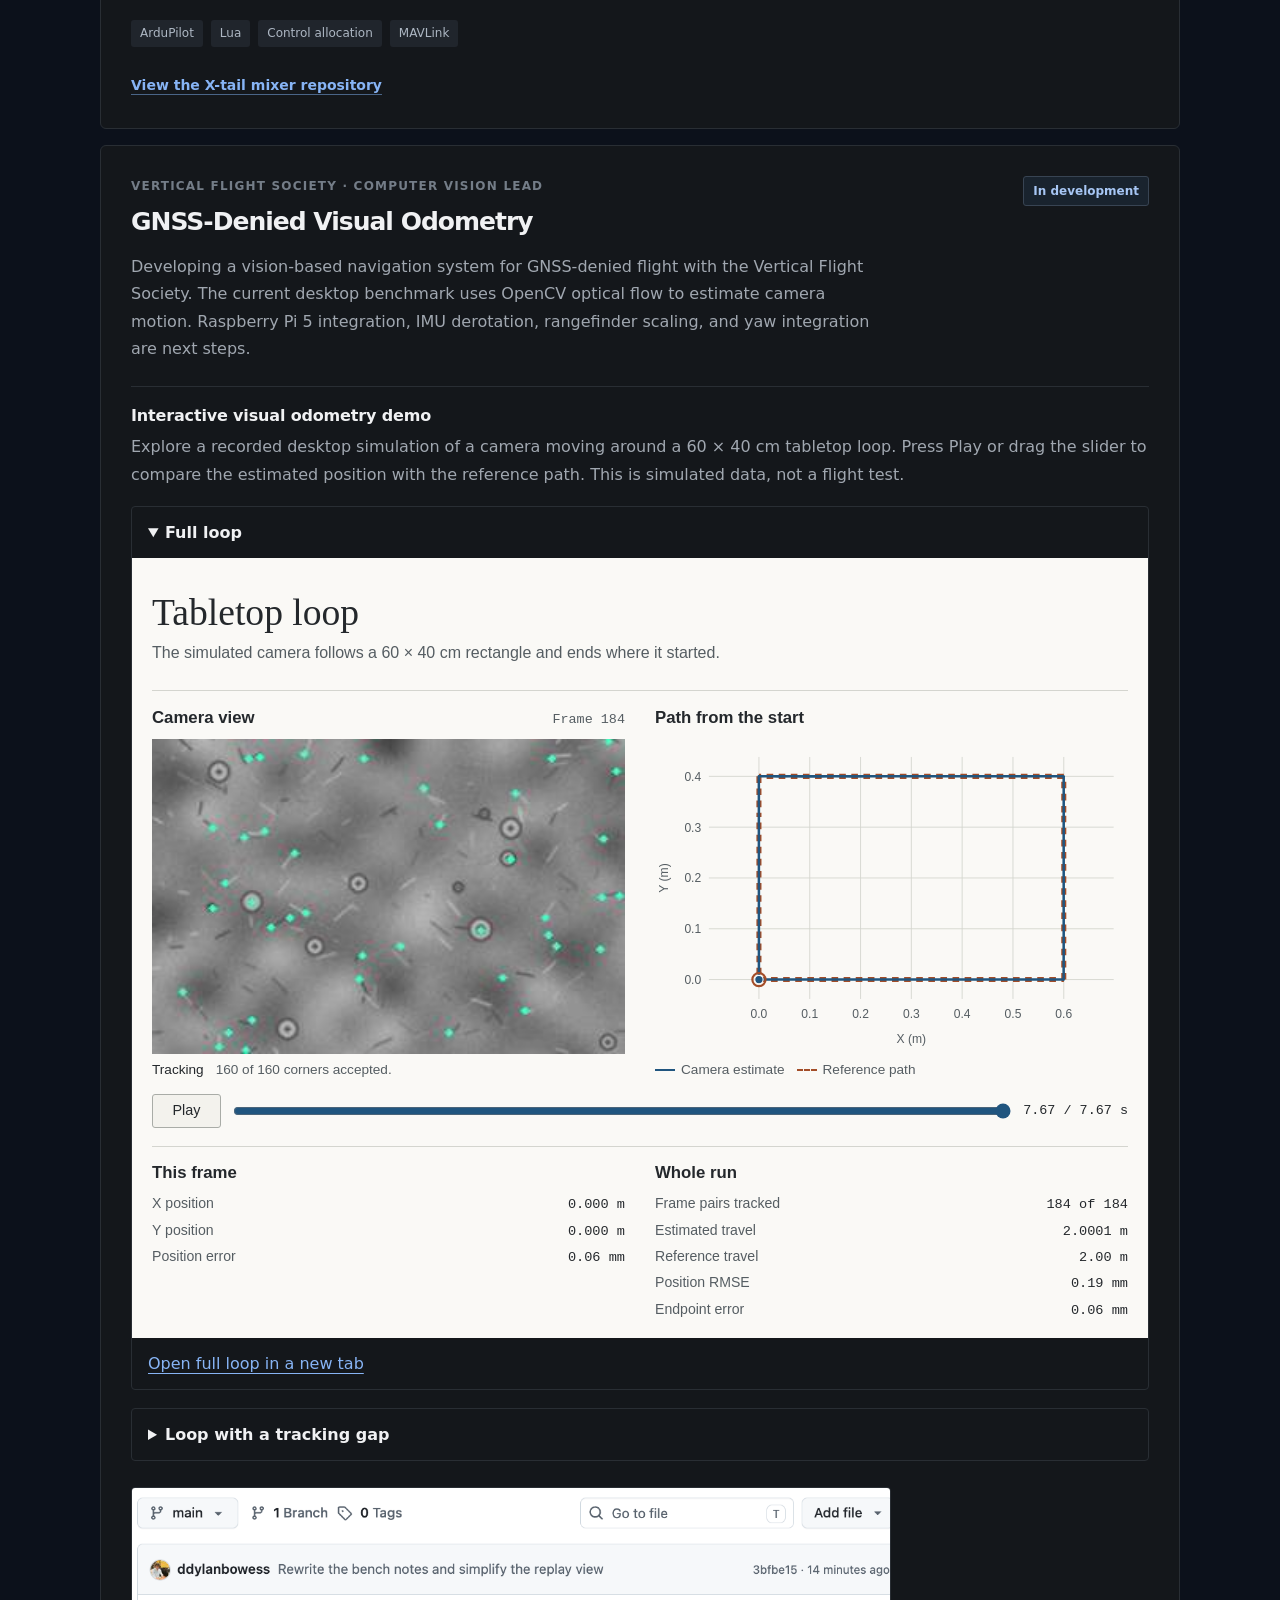
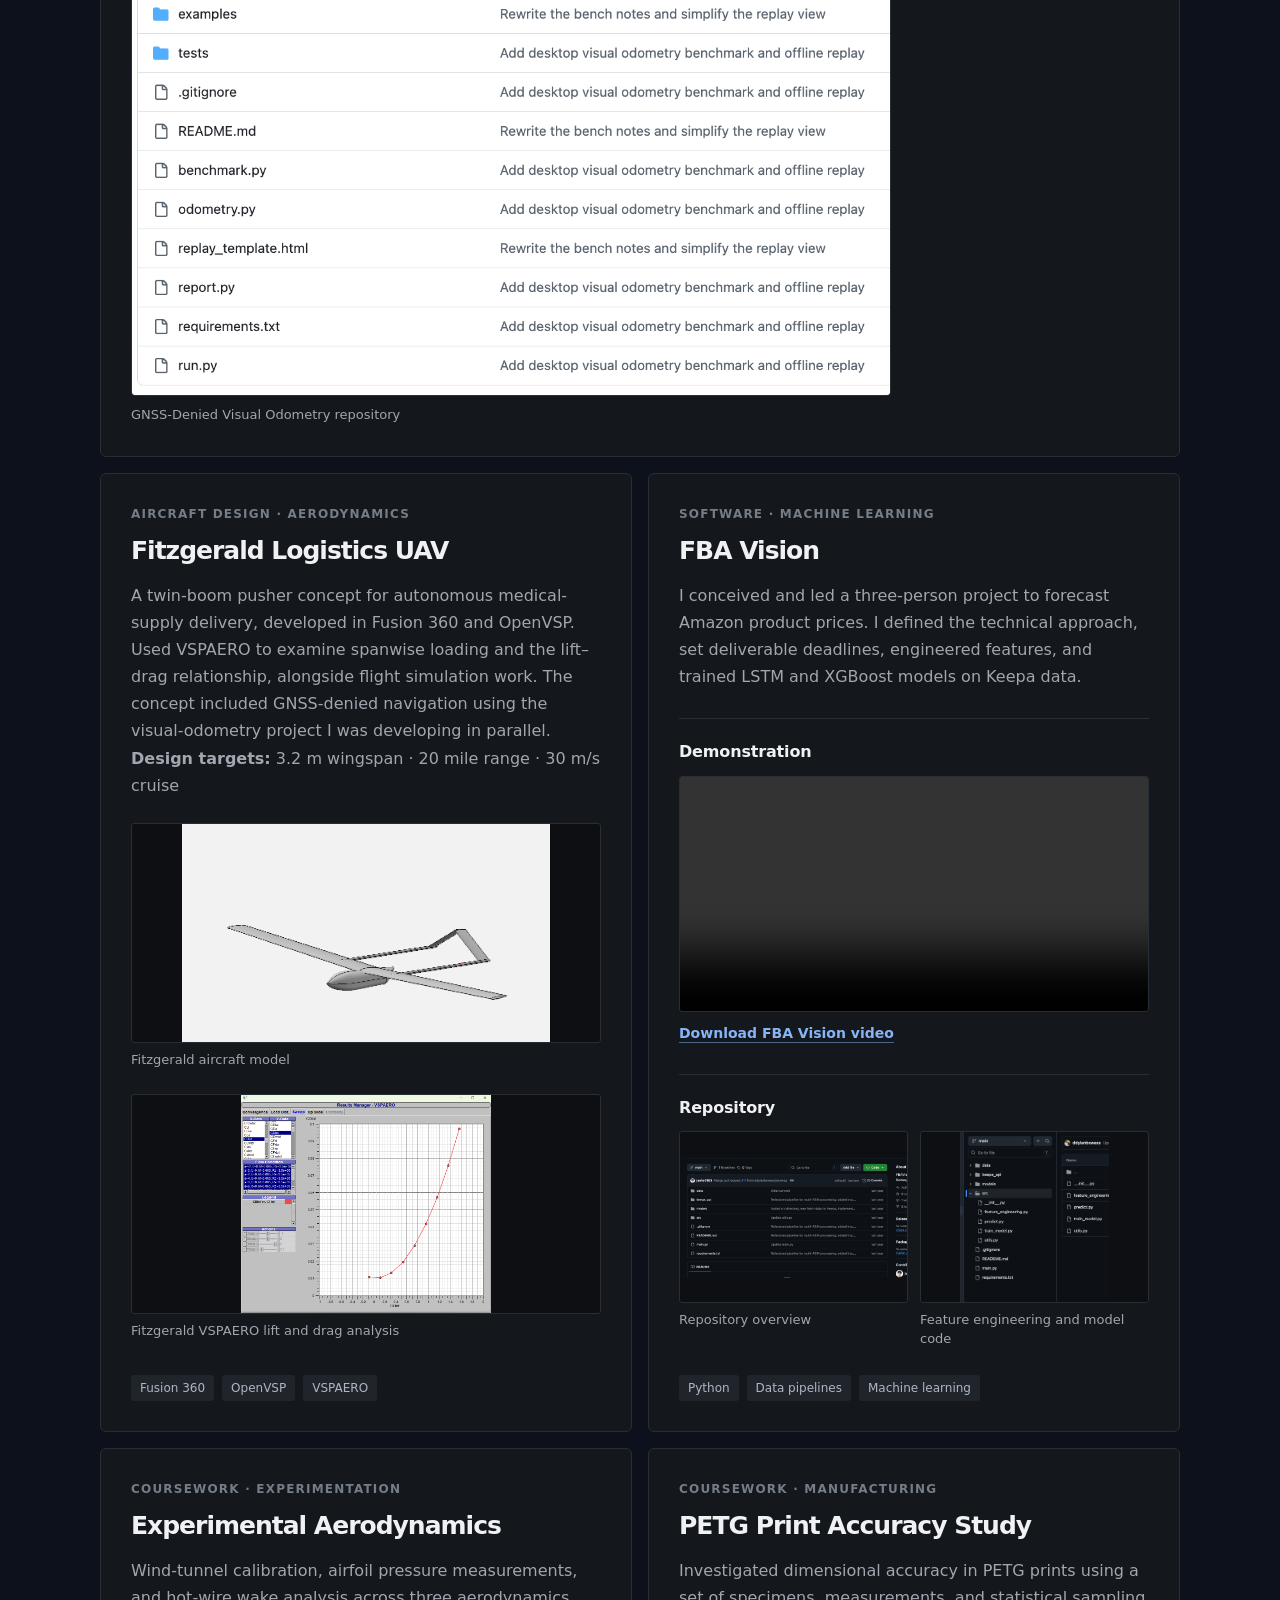
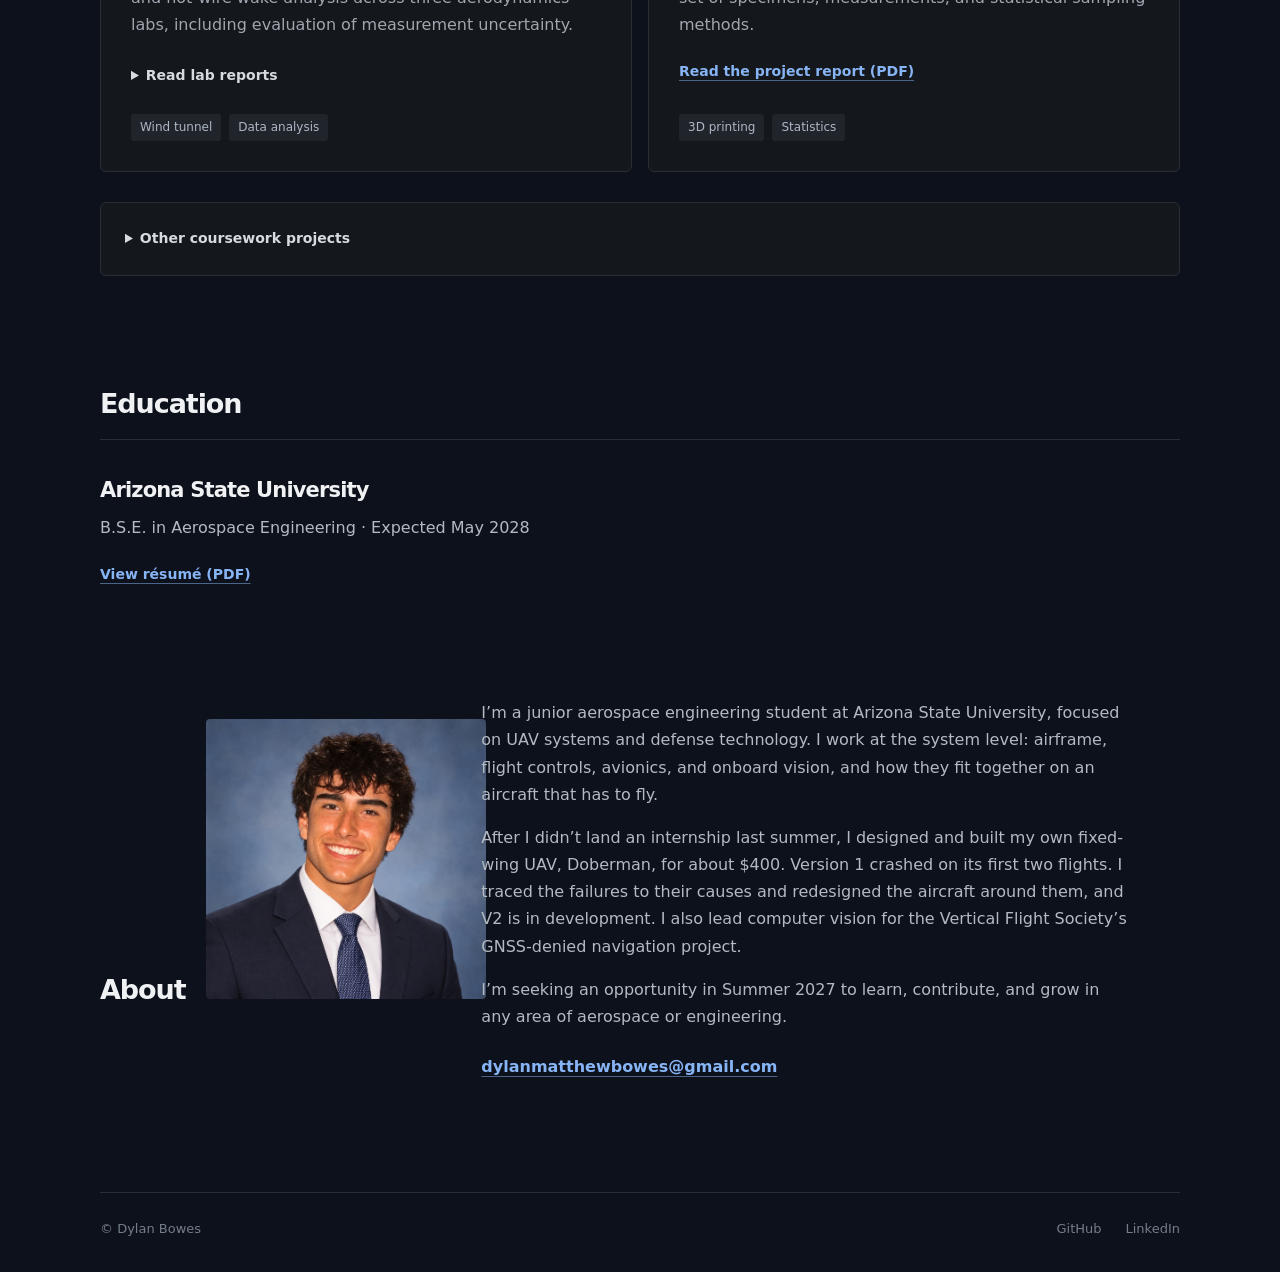
==== commit c81ca7dc: "Clarify V1 flight test and Fitzgerald design" ====
--- a/index.html
+++ b/index.html
@@ -50,7 +50,7 @@
           <div>
             <h4>Doberman V1</h4>
             <p>Designed and built Doberman V1 in my dorm room, from CAD and printed parts to an assembled aircraft. The design used a semi-monocoque fuselage and a custom X-tail, with an ArduPilot mixer for the four tail surfaces. Integrated onboard detection with the flight controls; bench testing demonstrated the detection-to-control movement pipeline. Built a custom detection dataset with annotations and backgrounds reflecting the flight-test environment; the dataset screenshot shows 17,150 items.</p>
-            <p class="specs"><strong>Airframe:</strong> 3 kg all-up weight · 1.3 m wingspan · SD7062 airfoil<br><strong>Performance:</strong> 45 min endurance · 18 m/s cruise<br><strong>Vision bench test:</strong> ~70 ms inference · ~120 ms end-to-end latency</p>
+            <p class="specs"><strong>Airframe:</strong> 3 kg all-up weight · 1.3 m wingspan · SD7062 airfoil<br><strong>Flight test:</strong> 45 minutes on first flight<br><strong>Cruise speed:</strong> 18 m/s<br><strong>Vision bench test:</strong> ~70 ms inference · ~120 ms end-to-end latency</p>
           </div>
           <div>
             <h4>Doberman V2</h4>
@@ -60,7 +60,7 @@
         </div>
         <section class="postmortem" aria-labelledby="postmortem-title">
           <h4 id="postmortem-title">What V1 taught me</h4>
-          <p>Doberman V1 crashed on both of its flight attempts. On the first flight, I underestimated the X-tail root bending moment at maximum speed and deflection. The load sheared a mounting screw and separated a tail surface, resulting in what I can only describe as an “unexpected rapid mid-flight disassembly.” On the second, a hard crash after takeoff in strong crosswinds caused the landing gear to come apart. An uneven runway and limited low-speed roll authority from the X-tail-only layout also made the takeoff challenging.</p>
+          <p>Doberman V1 crashed on both of its flight attempts. After 45 minutes on the first flight, the X-tail root bending moment at maximum speed and deflection exceeded what I had anticipated. The load sheared a mounting screw and separated a tail surface, resulting in what I can only describe as an “unexpected rapid mid-flight disassembly.” On the second, a hard crash after takeoff in strong crosswinds caused the landing gear to come apart. An uneven runway and limited low-speed roll authority from the X-tail-only layout also made the takeoff challenging.</p>
           <p>Those failures highlighted the need to rethink control-surface attachments, landing-gear load paths, and roll authority as airspeed builds. For Doberman V2, I’m replacing the X-tail with a V-tail, adding wing ailerons, and redesigning the landing gear. I’m fully 3D printing the airframe in sections to make it easier to build and replace damaged parts.</p>
           <p>V1 also gave me hands-on experience with semi-monocoque construction, Raspberry Pi and MAVLink integration, EMI and vibration management, PID tuning, and training and evaluating detection models.</p>
         </section>
@@ -159,7 +159,8 @@
         <article class="project" aria-labelledby="fitzgerald-title">
           <p class="eyebrow">Aircraft design · Aerodynamics</p>
           <h3 id="fitzgerald-title">Fitzgerald Logistics UAV</h3>
-          <p>A twin-boom pusher aircraft concept developed in Fusion 360 and OpenVSP. Used VSPAERO to examine spanwise loading and the lift–drag relationship, alongside flight simulation work.</p>
+          <p>A twin-boom pusher concept for autonomous medical-supply delivery, developed in Fusion 360 and OpenVSP. Used VSPAERO to examine spanwise loading and the lift–drag relationship, alongside flight simulation work. The concept included GNSS-denied navigation using the visual-odometry project I was developing in parallel.</p>
+          <p class="specs"><strong>Design targets:</strong> 3.2 m wingspan · 20 mile range · 30 m/s cruise</p>
           <figure class="analysis-figure"><a href="assets/fitzgerald-cad.png" target="_blank" rel="noopener"><img src="assets/fitzgerald-cad.png" alt="Fitzgerald twin-boom aircraft CAD model" loading="lazy"></a><figcaption>Fitzgerald aircraft model</figcaption></figure>
           <figure class="analysis-figure"><a href="assets/fitzgerald-drag-polar.png" target="_blank" rel="noopener"><img src="assets/fitzgerald-drag-polar.png" alt="Fitzgerald VSPAERO lift and drag plot" loading="lazy"></a><figcaption>Fitzgerald VSPAERO lift and drag analysis</figcaption></figure>
           <div class="tags"><span>Fusion 360</span><span>OpenVSP</span><span>VSPAERO</span></div>
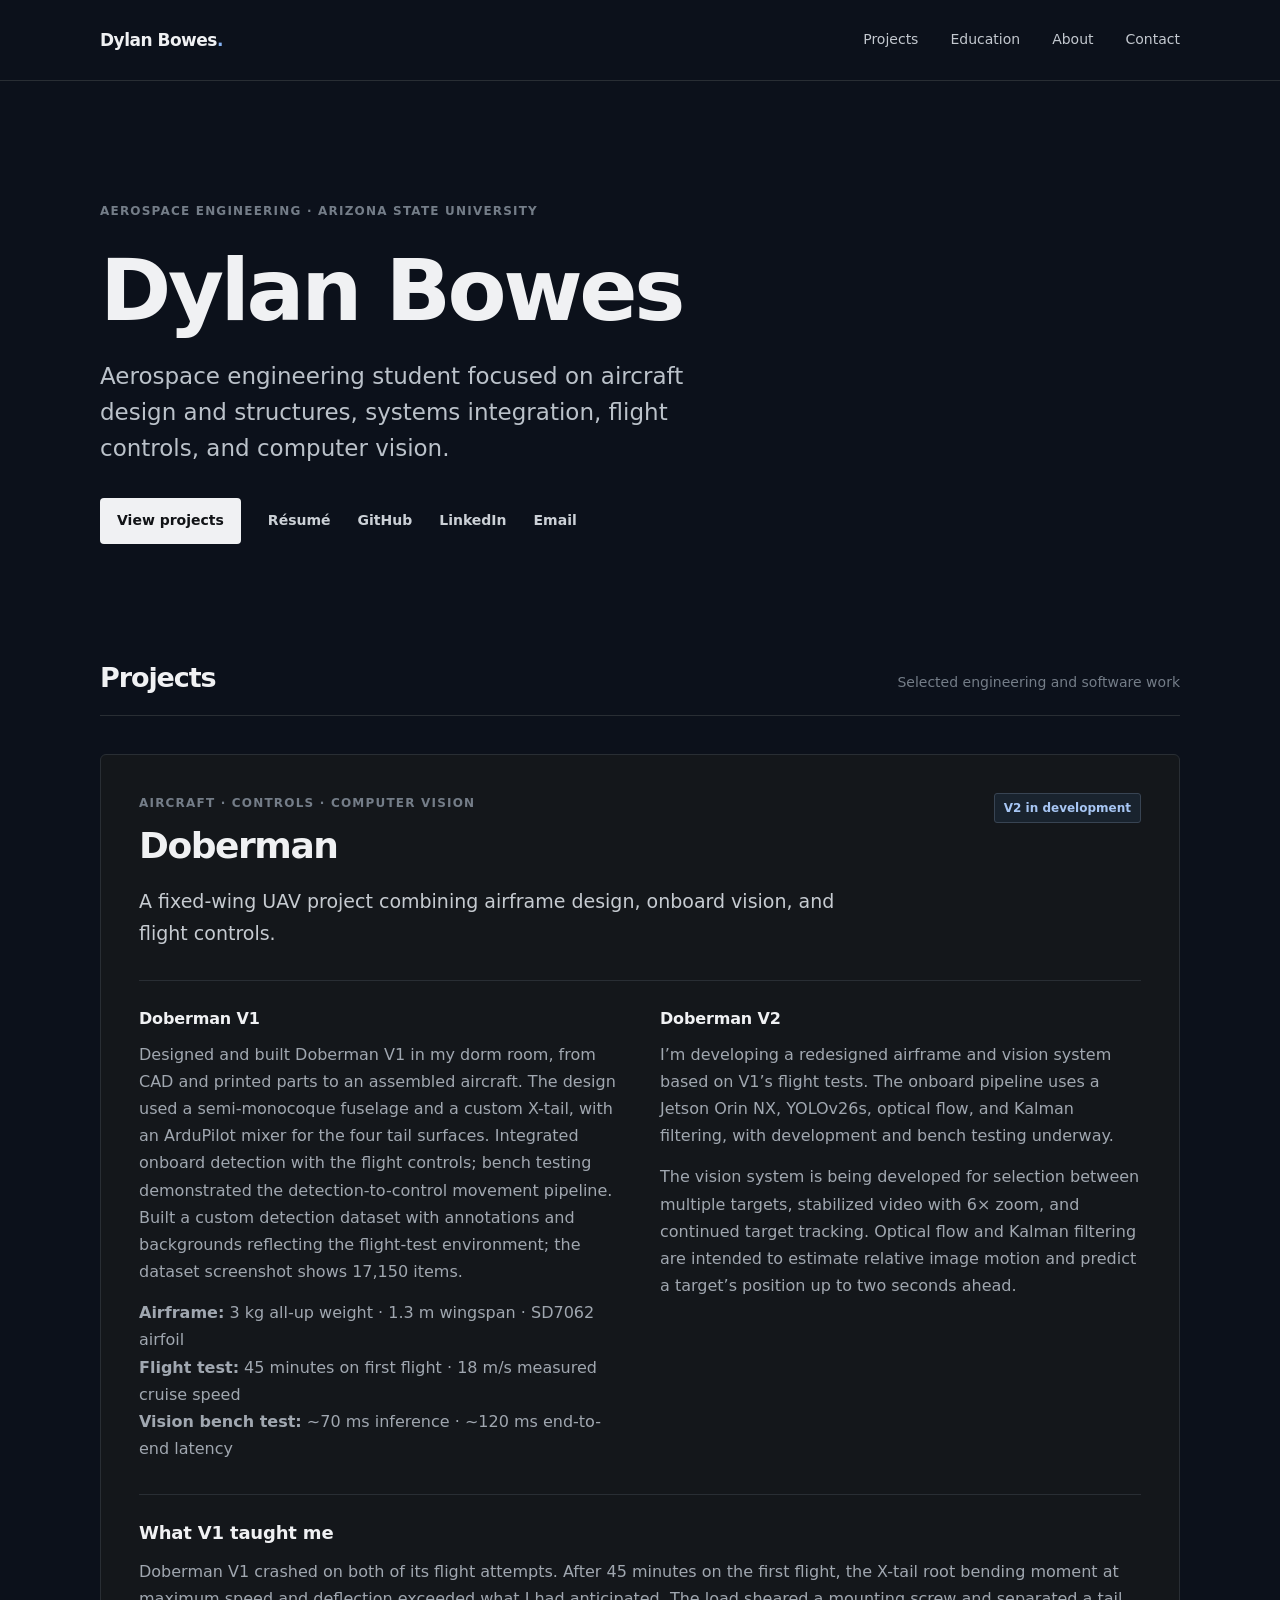
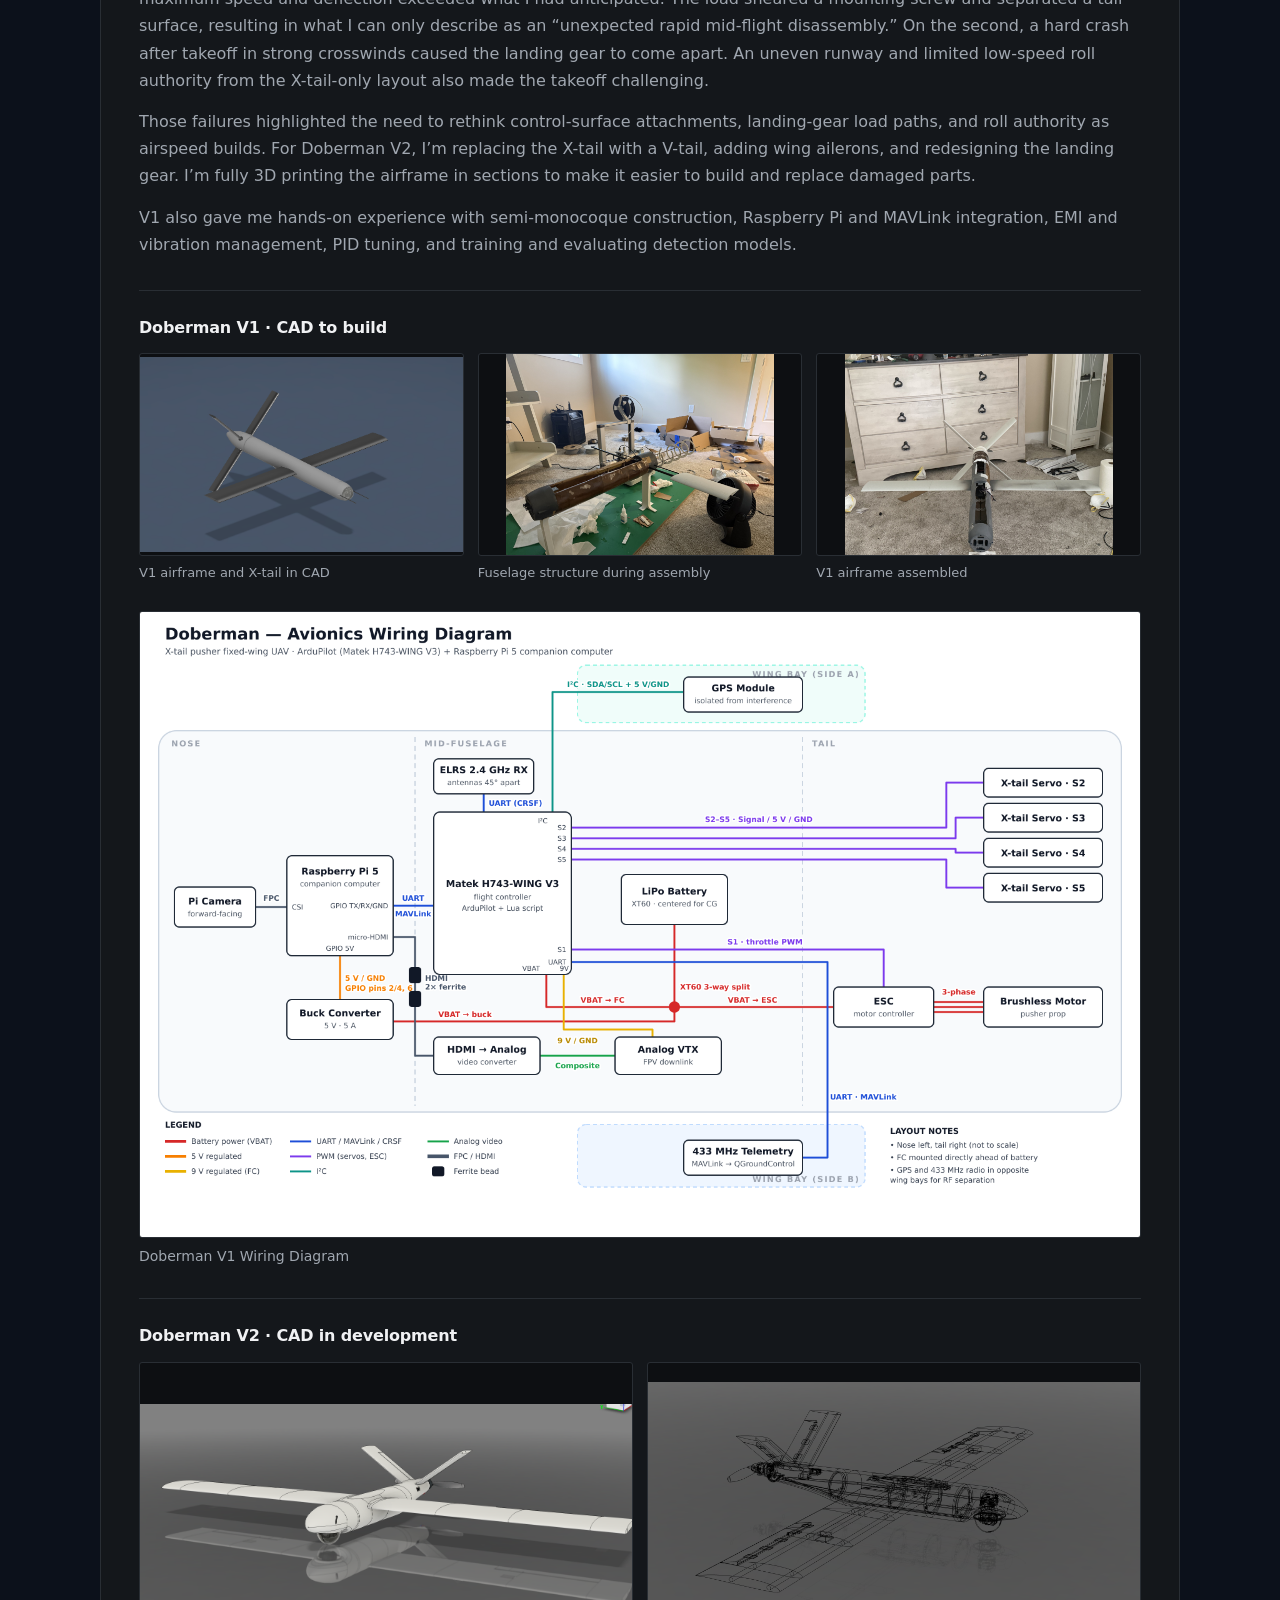
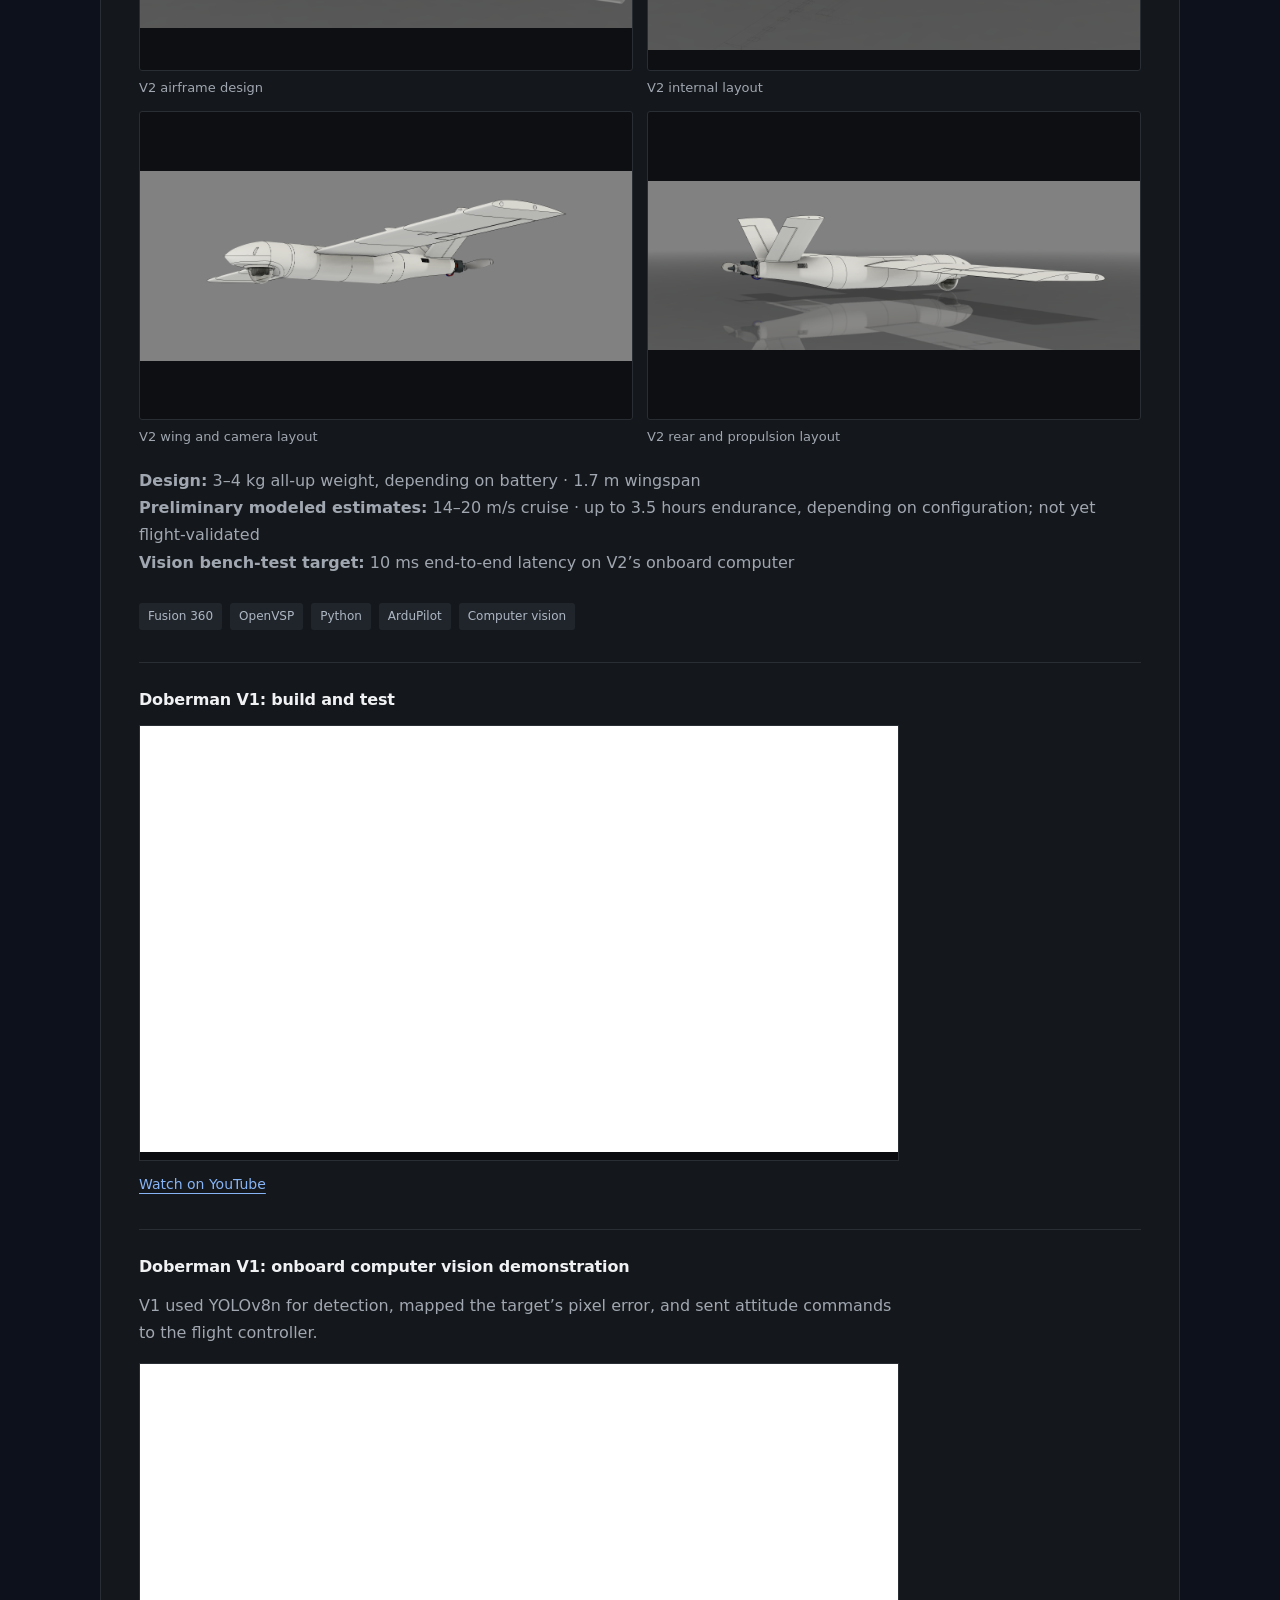
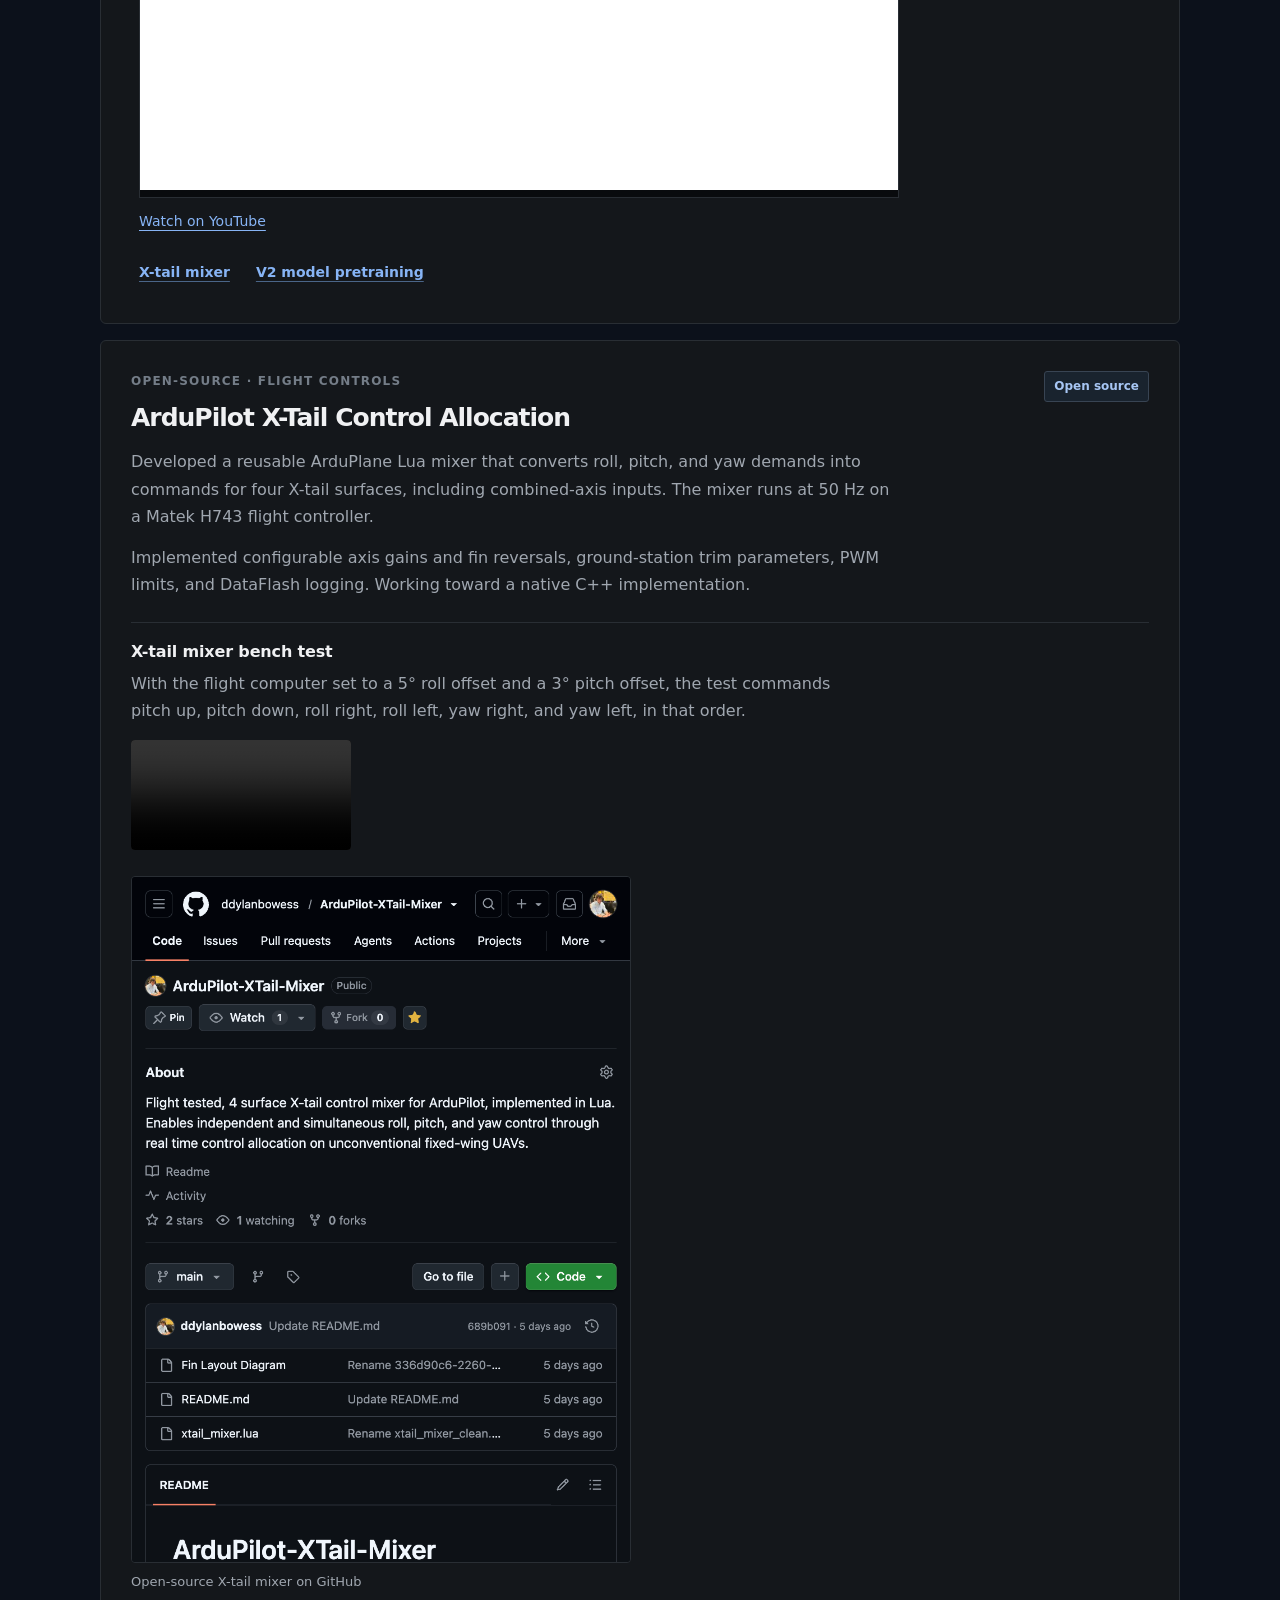
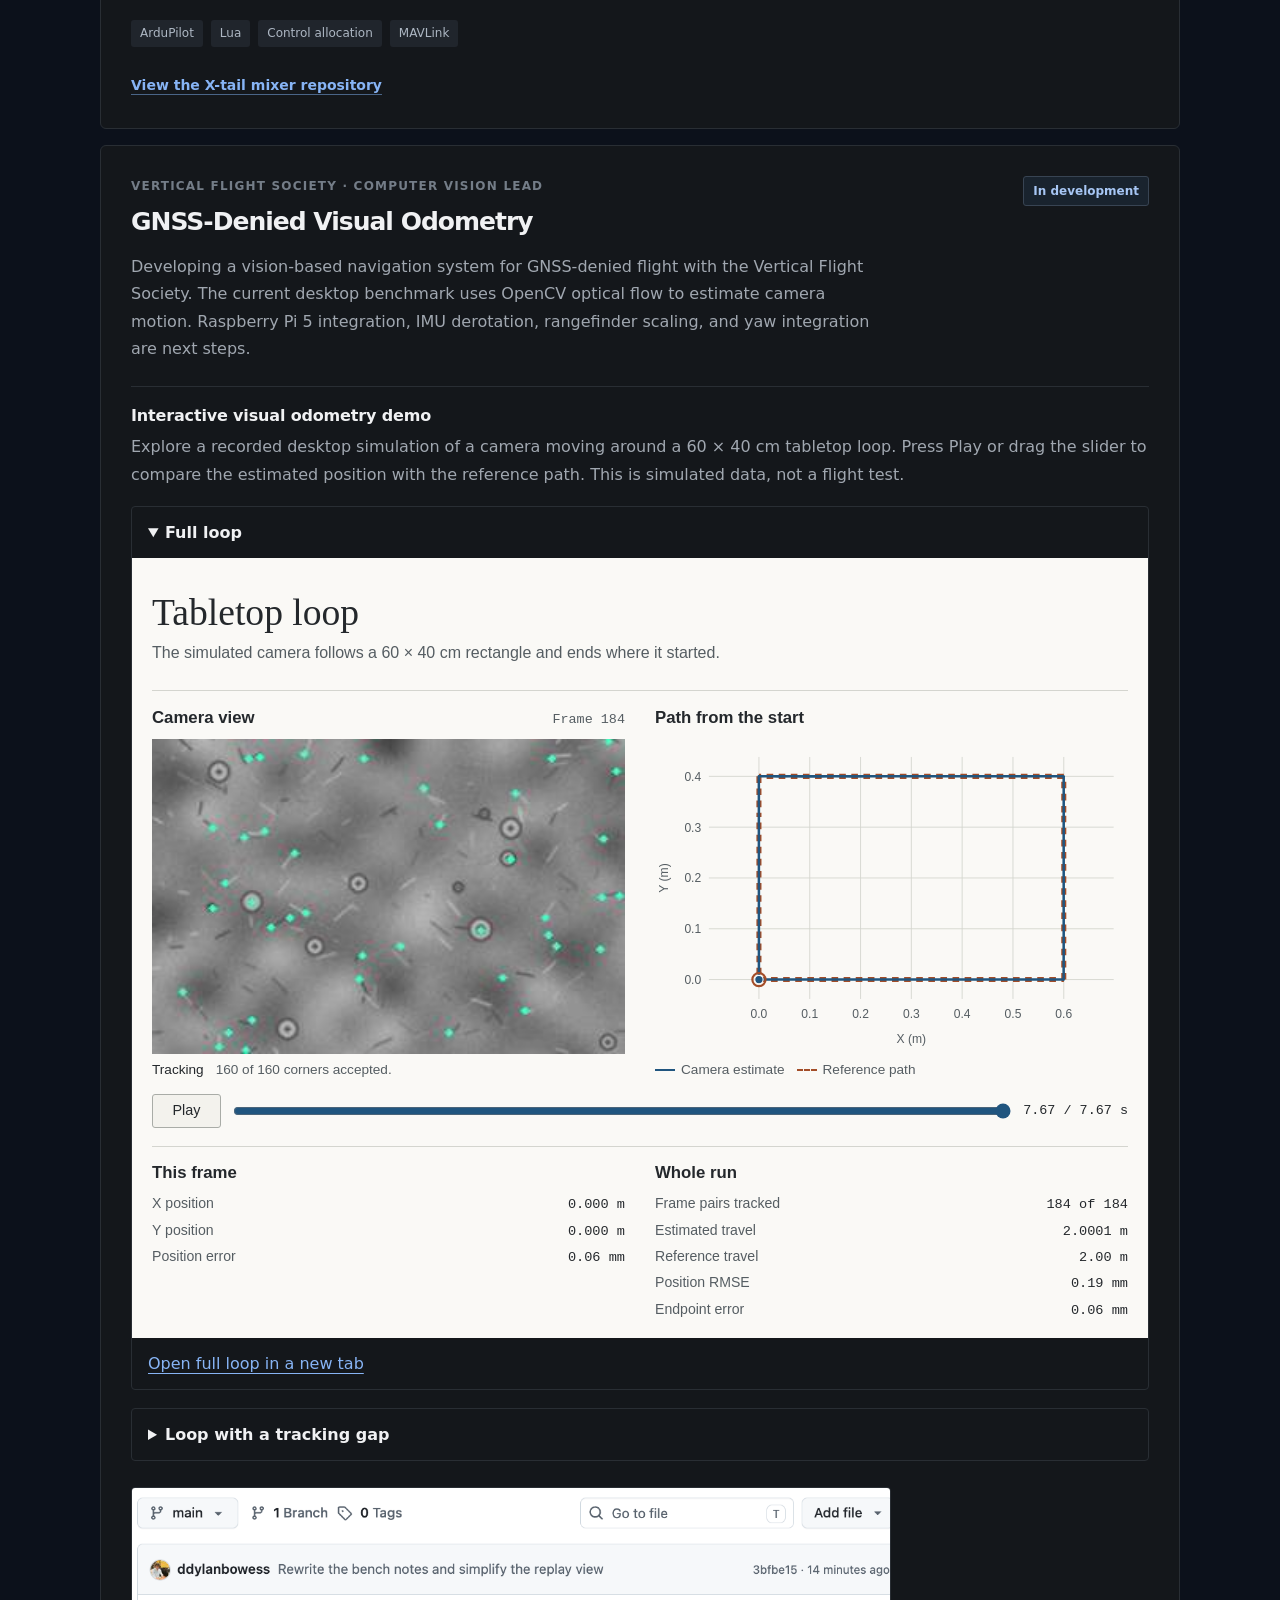
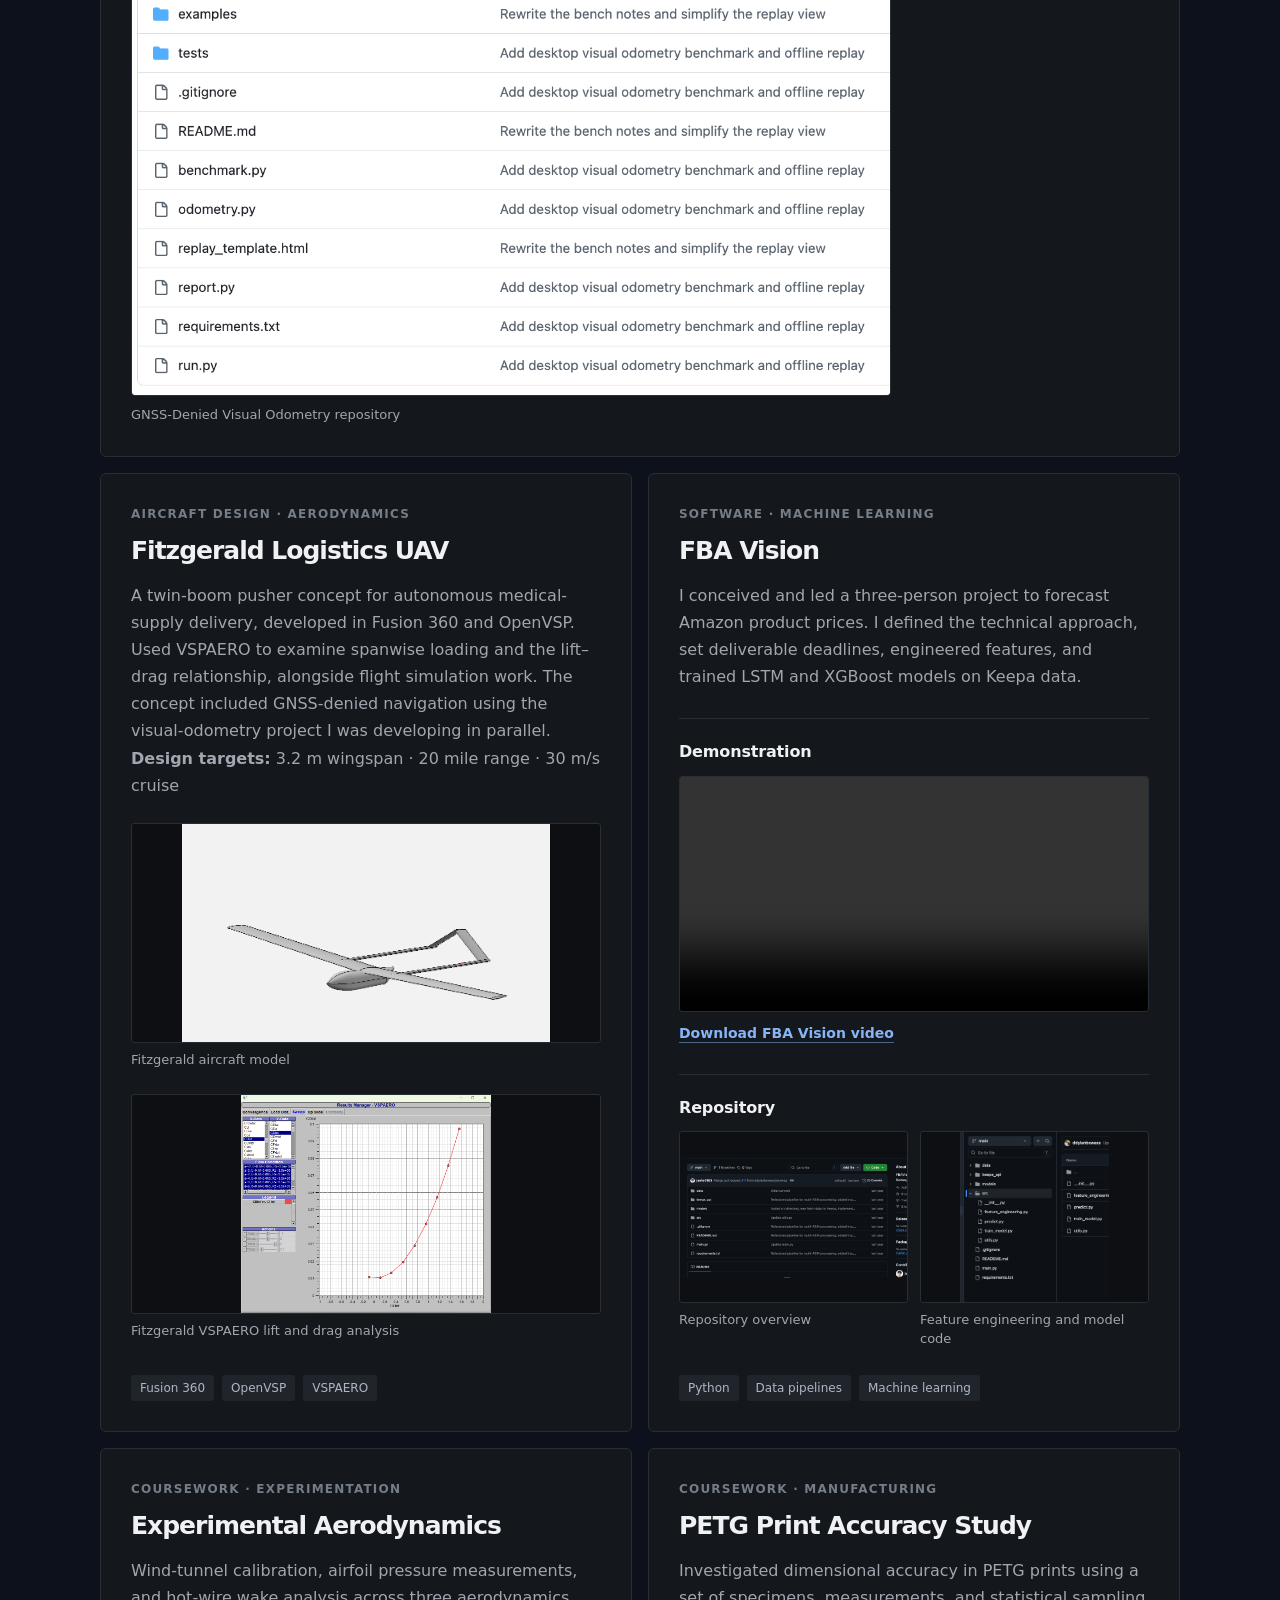
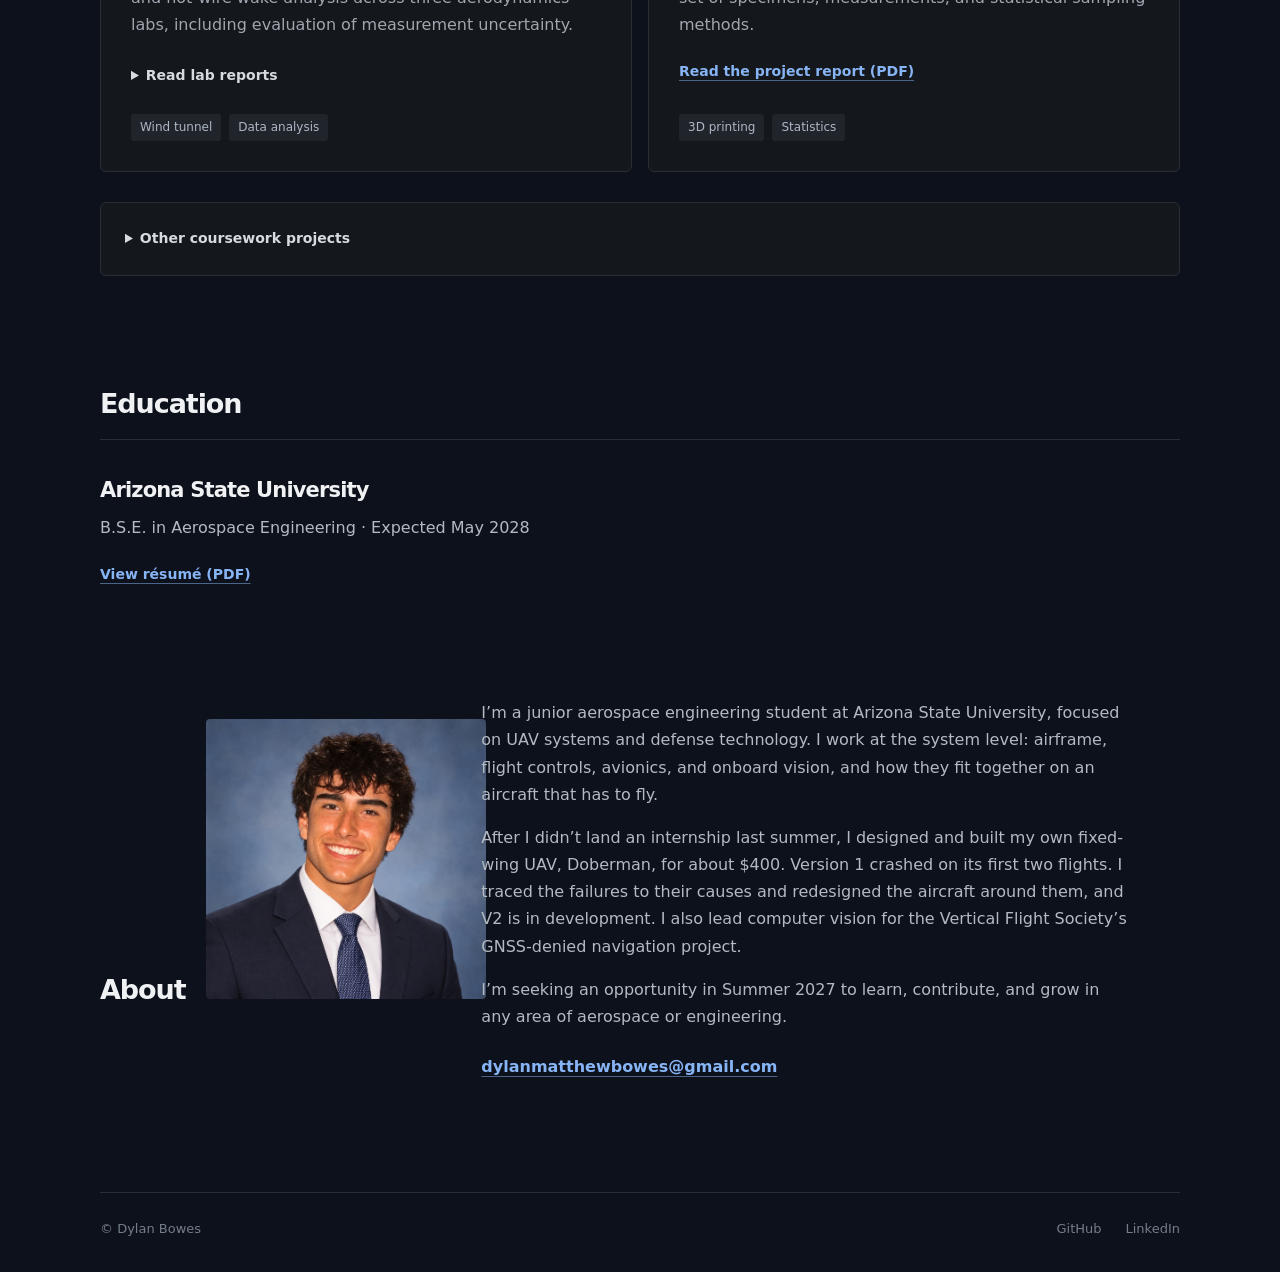
==== commit 2b1c076f: "Clarify measured cruise speed" ====
--- a/index.html
+++ b/index.html
@@ -50,7 +50,7 @@
           <div>
             <h4>Doberman V1</h4>
             <p>Designed and built Doberman V1 in my dorm room, from CAD and printed parts to an assembled aircraft. The design used a semi-monocoque fuselage and a custom X-tail, with an ArduPilot mixer for the four tail surfaces. Integrated onboard detection with the flight controls; bench testing demonstrated the detection-to-control movement pipeline. Built a custom detection dataset with annotations and backgrounds reflecting the flight-test environment; the dataset screenshot shows 17,150 items.</p>
-            <p class="specs"><strong>Airframe:</strong> 3 kg all-up weight · 1.3 m wingspan · SD7062 airfoil<br><strong>Flight test:</strong> 45 minutes on first flight<br><strong>Cruise speed:</strong> 18 m/s<br><strong>Vision bench test:</strong> ~70 ms inference · ~120 ms end-to-end latency</p>
+            <p class="specs"><strong>Airframe:</strong> 3 kg all-up weight · 1.3 m wingspan · SD7062 airfoil<br><strong>Flight test:</strong> 45 minutes on first flight · 18 m/s measured cruise speed<br><strong>Vision bench test:</strong> ~70 ms inference · ~120 ms end-to-end latency</p>
           </div>
           <div>
             <h4>Doberman V2</h4>
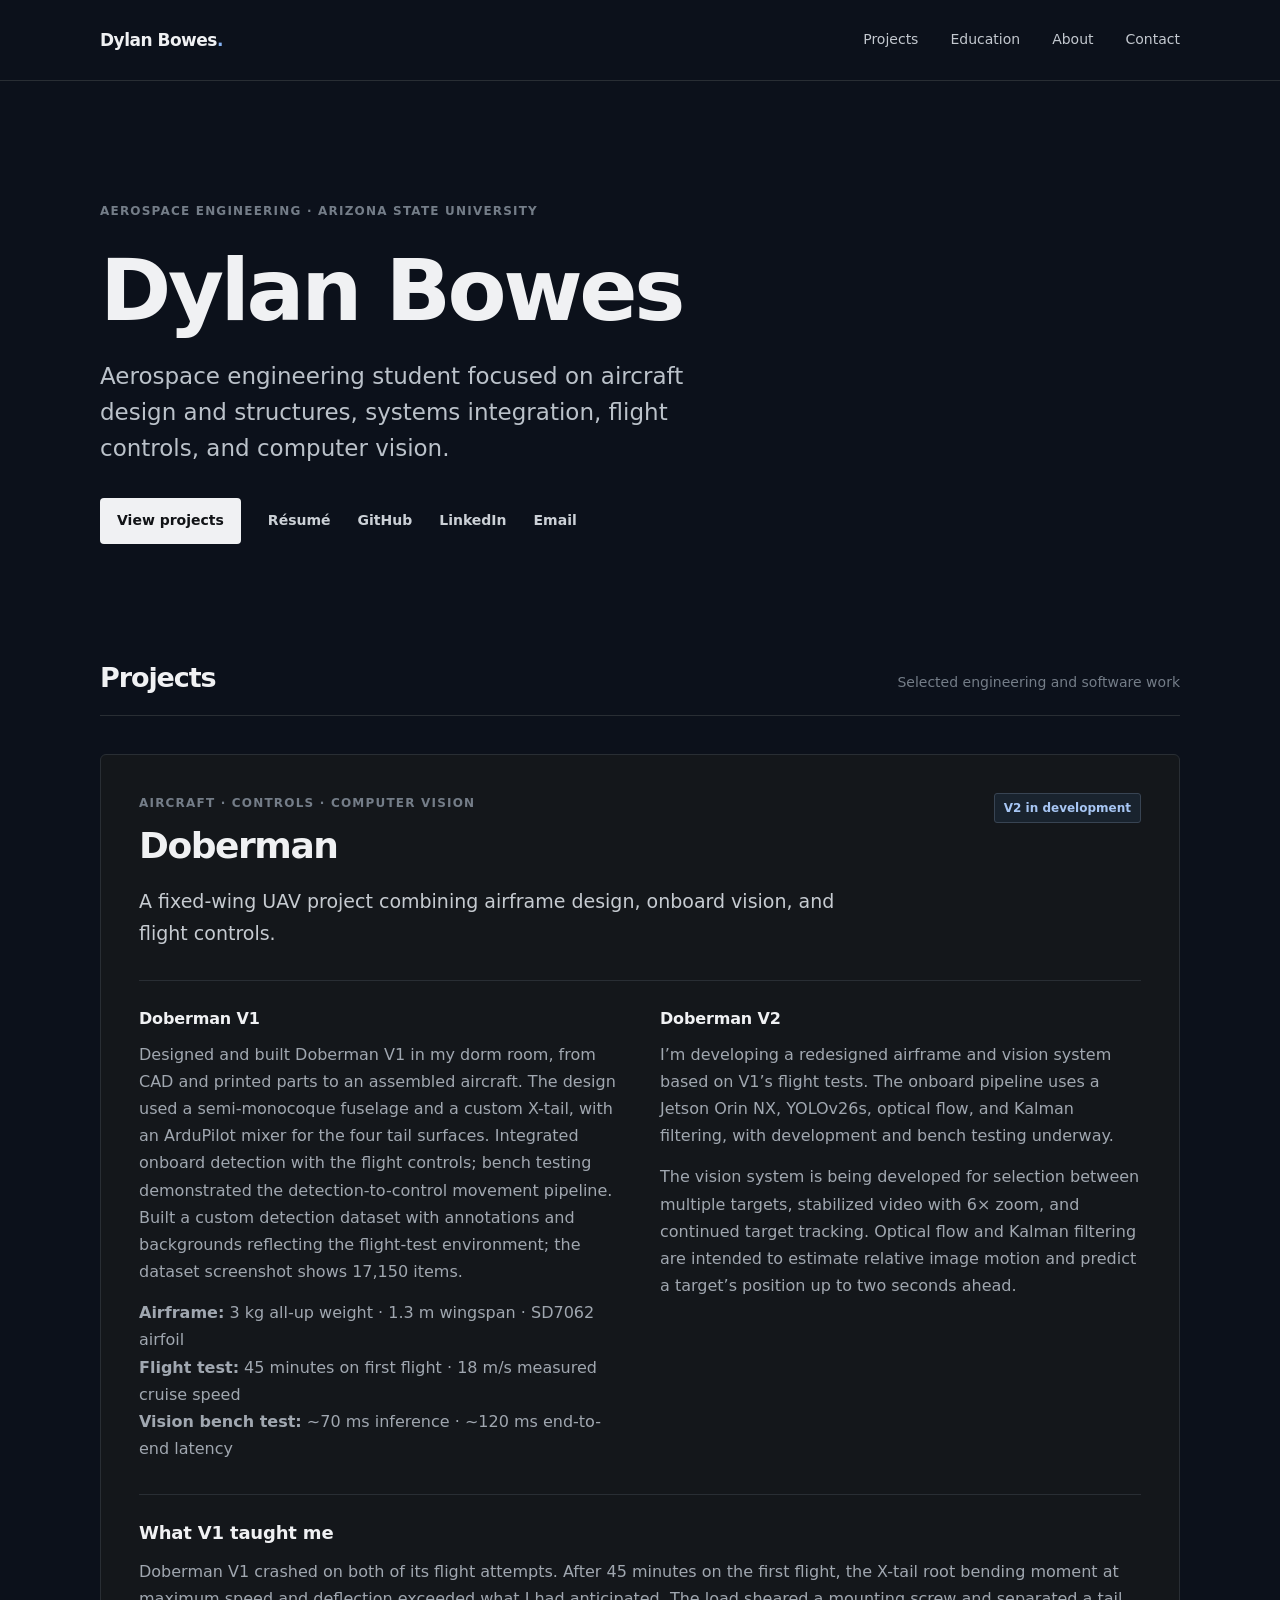
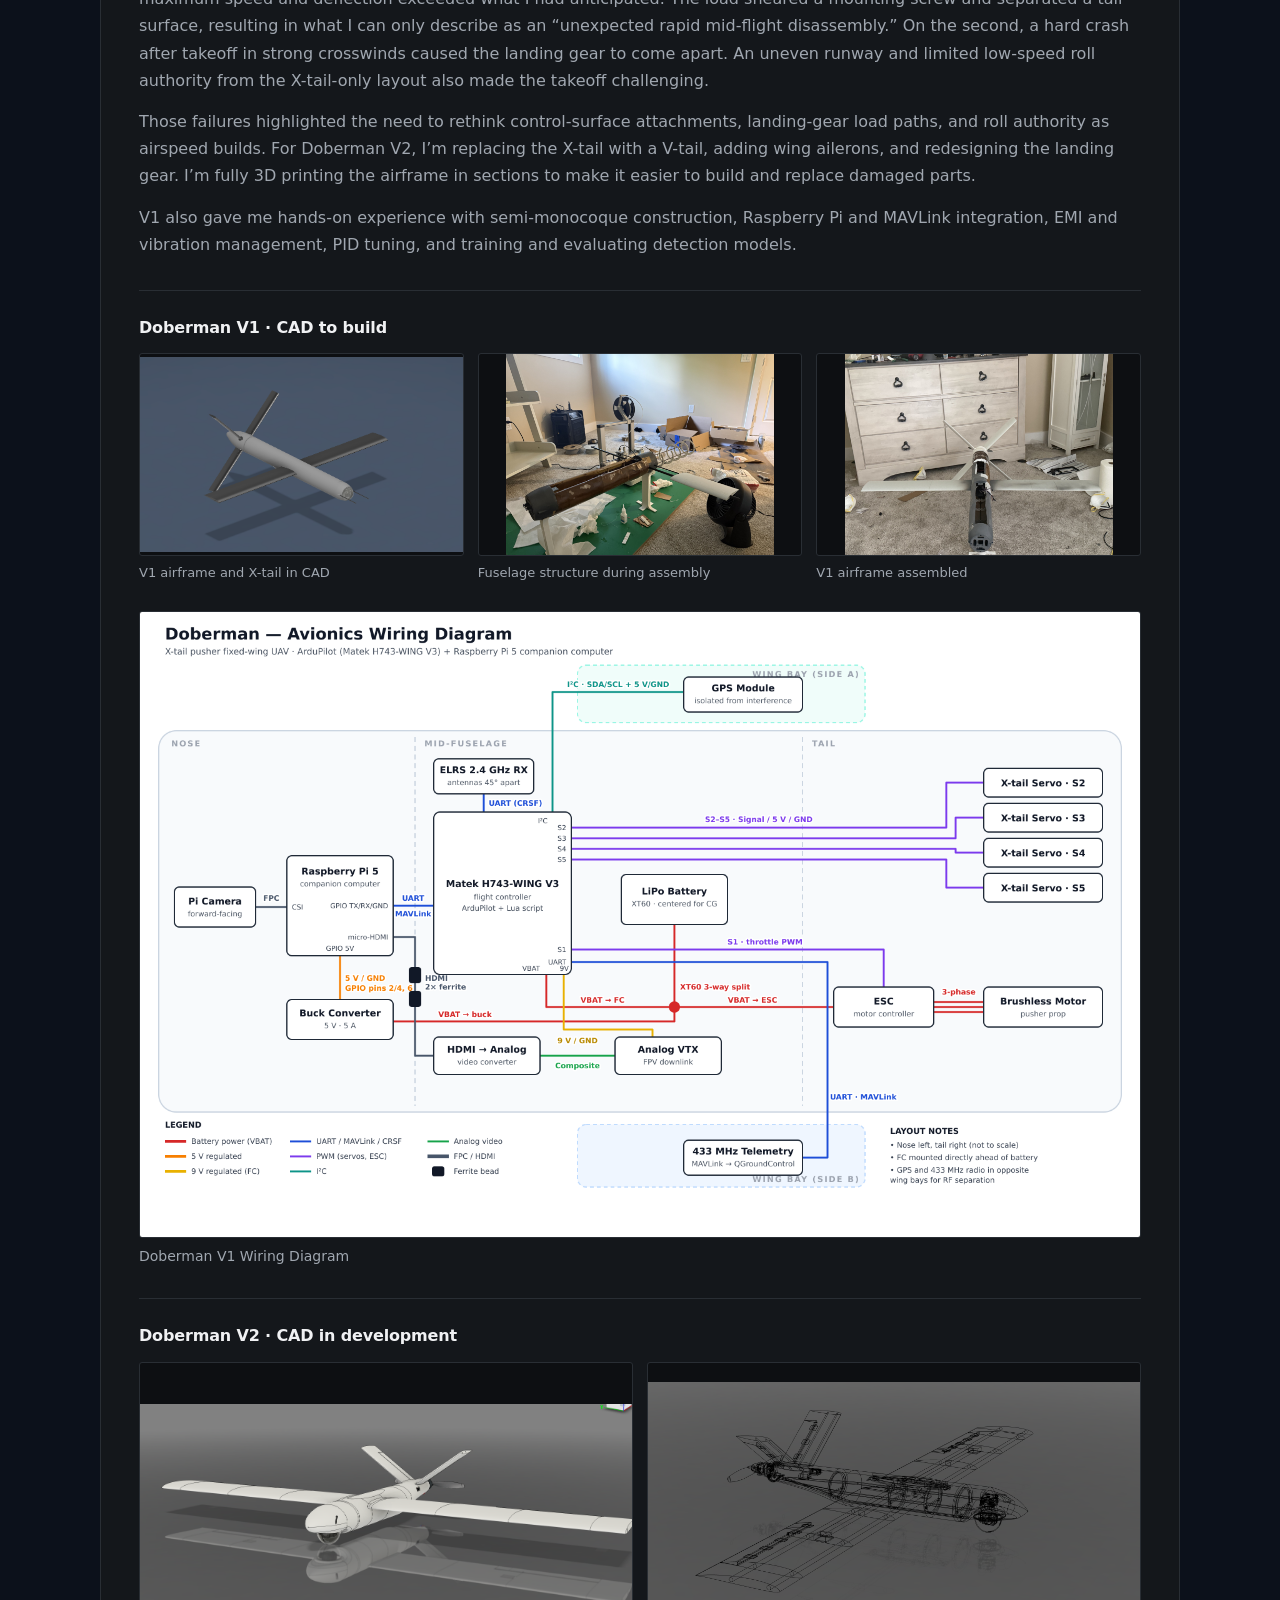
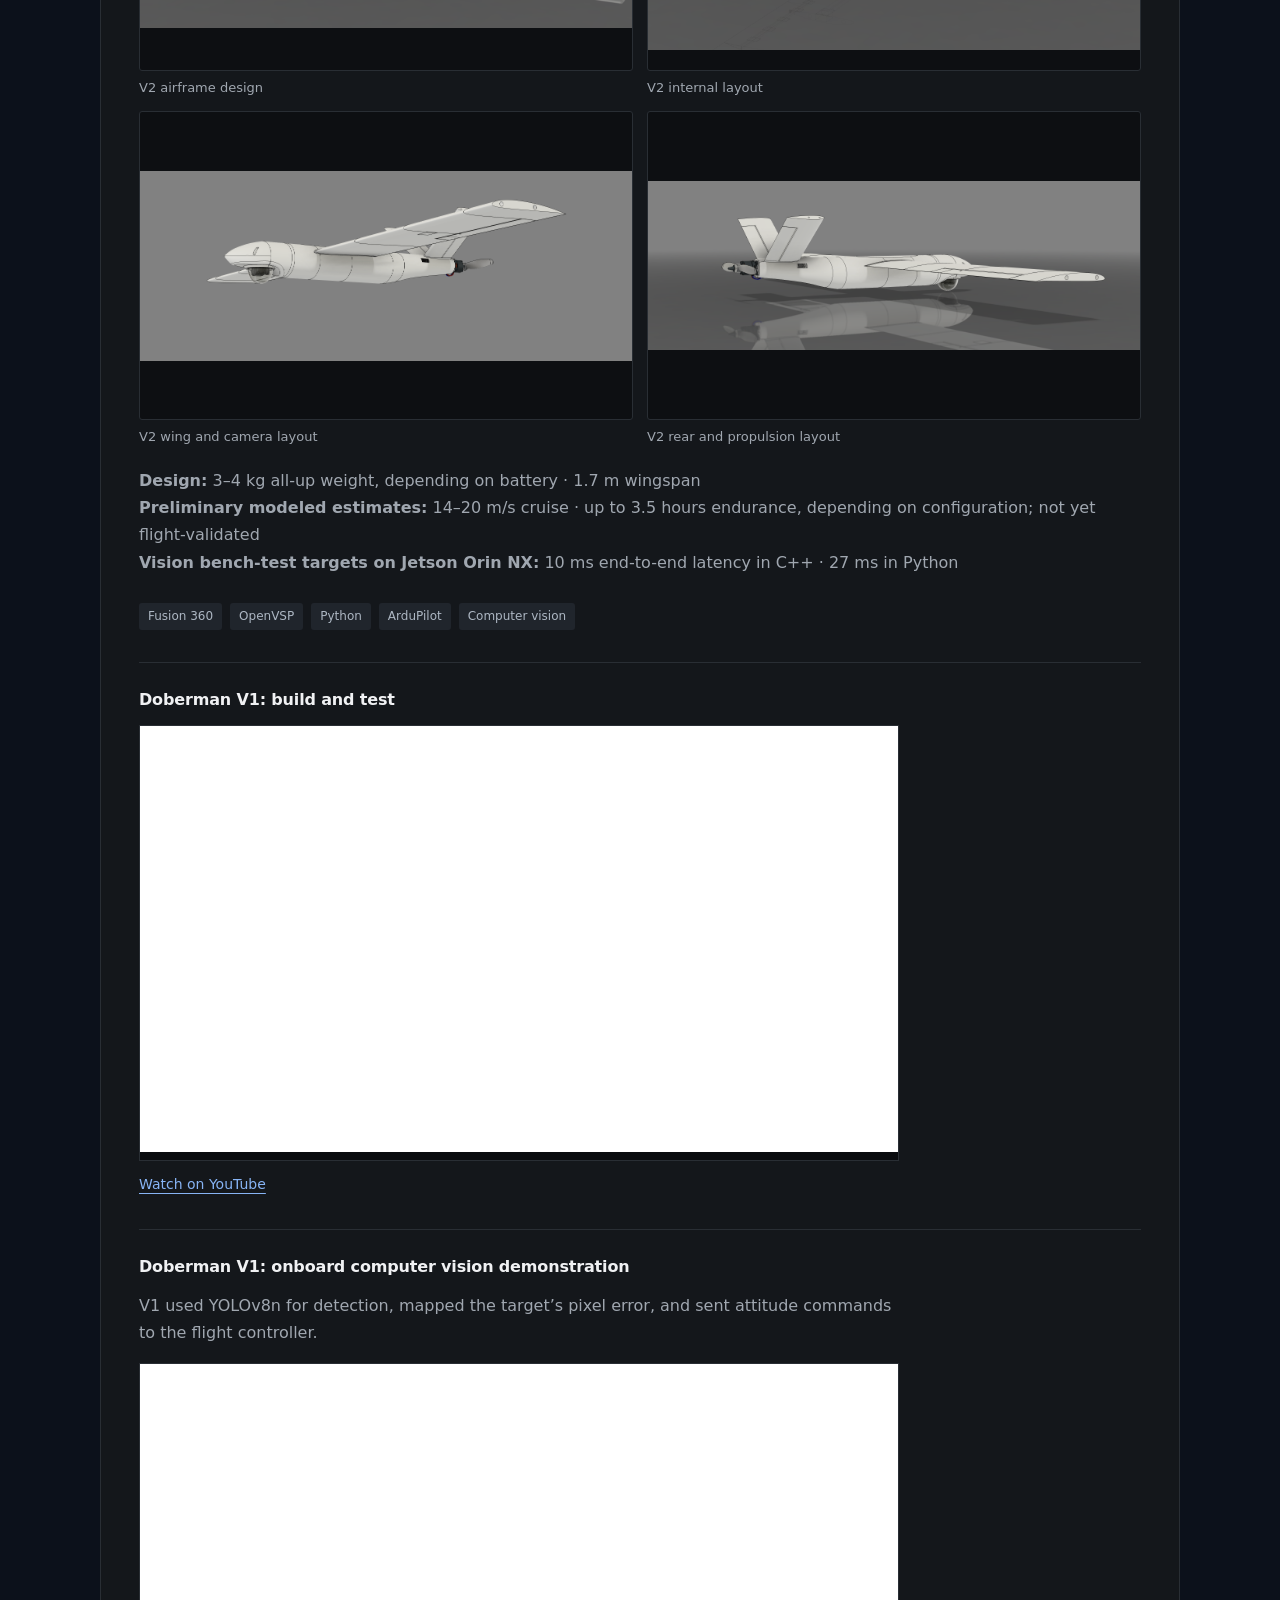
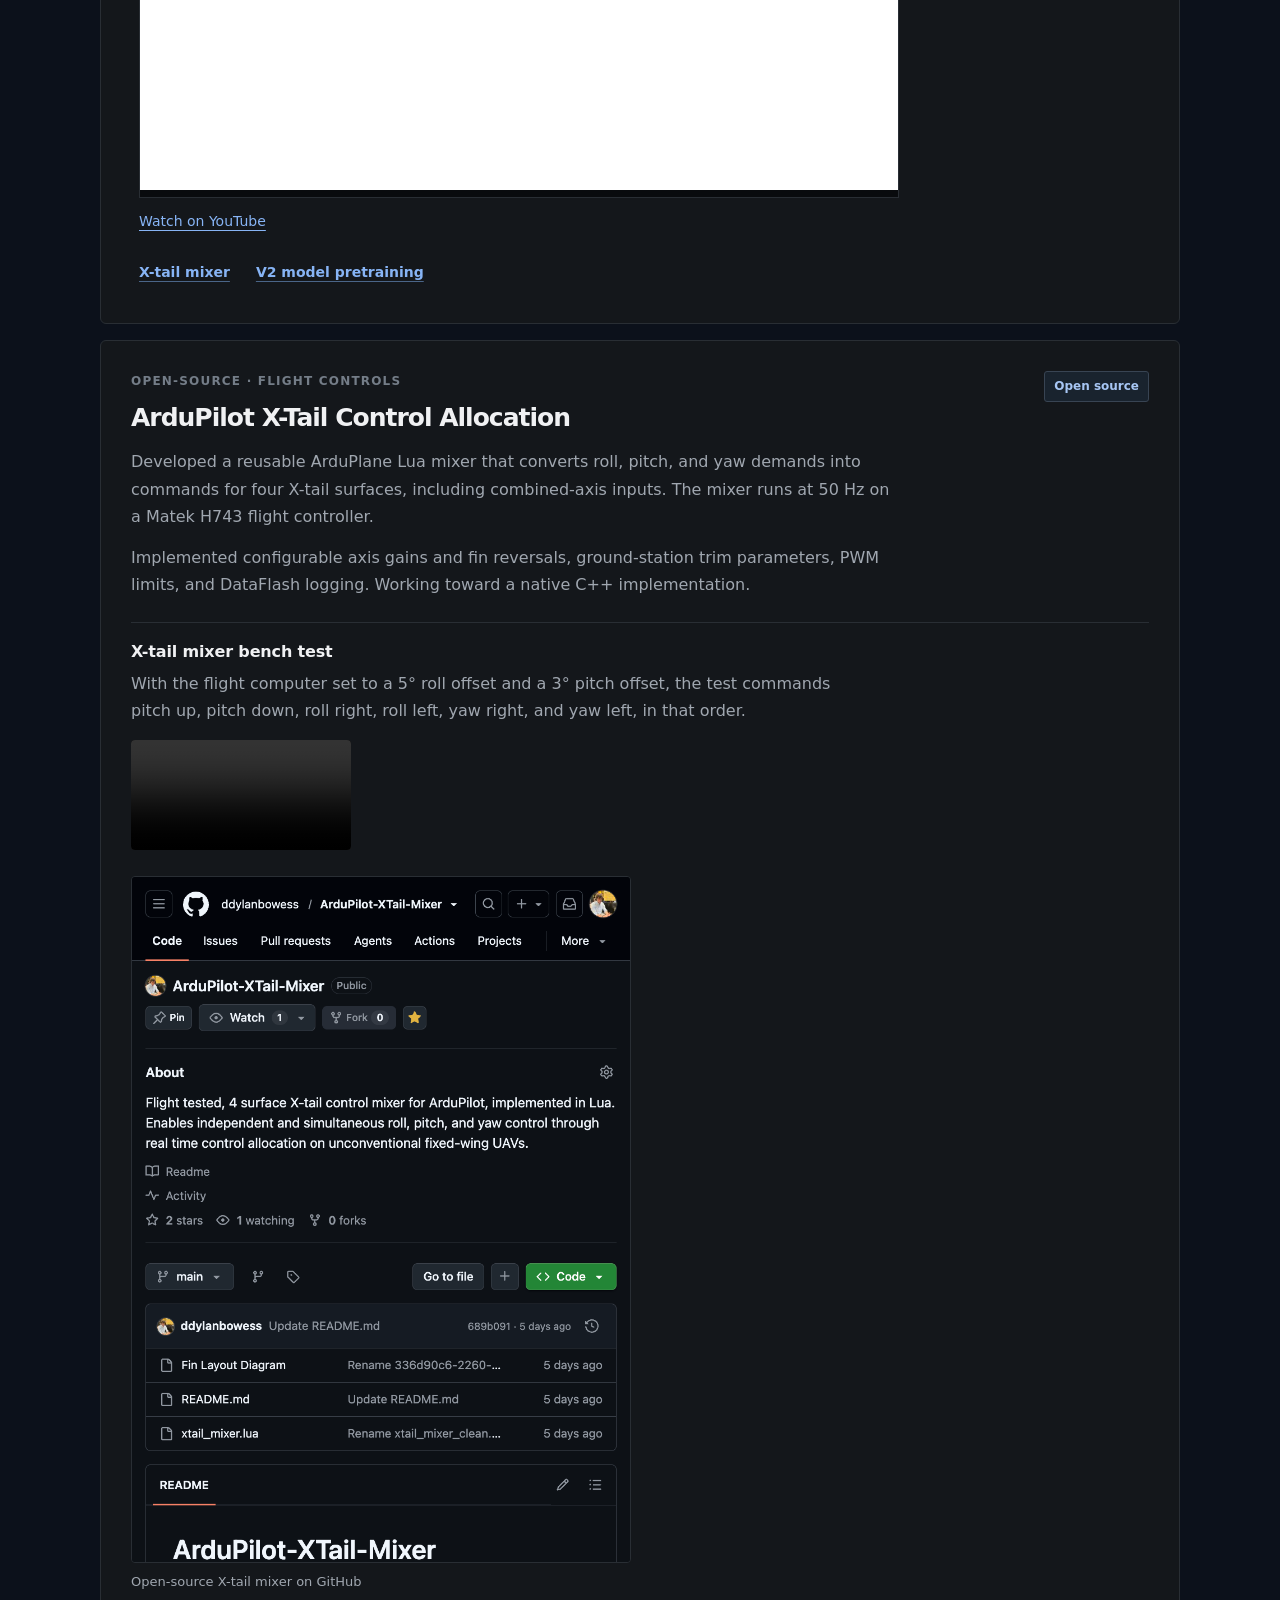
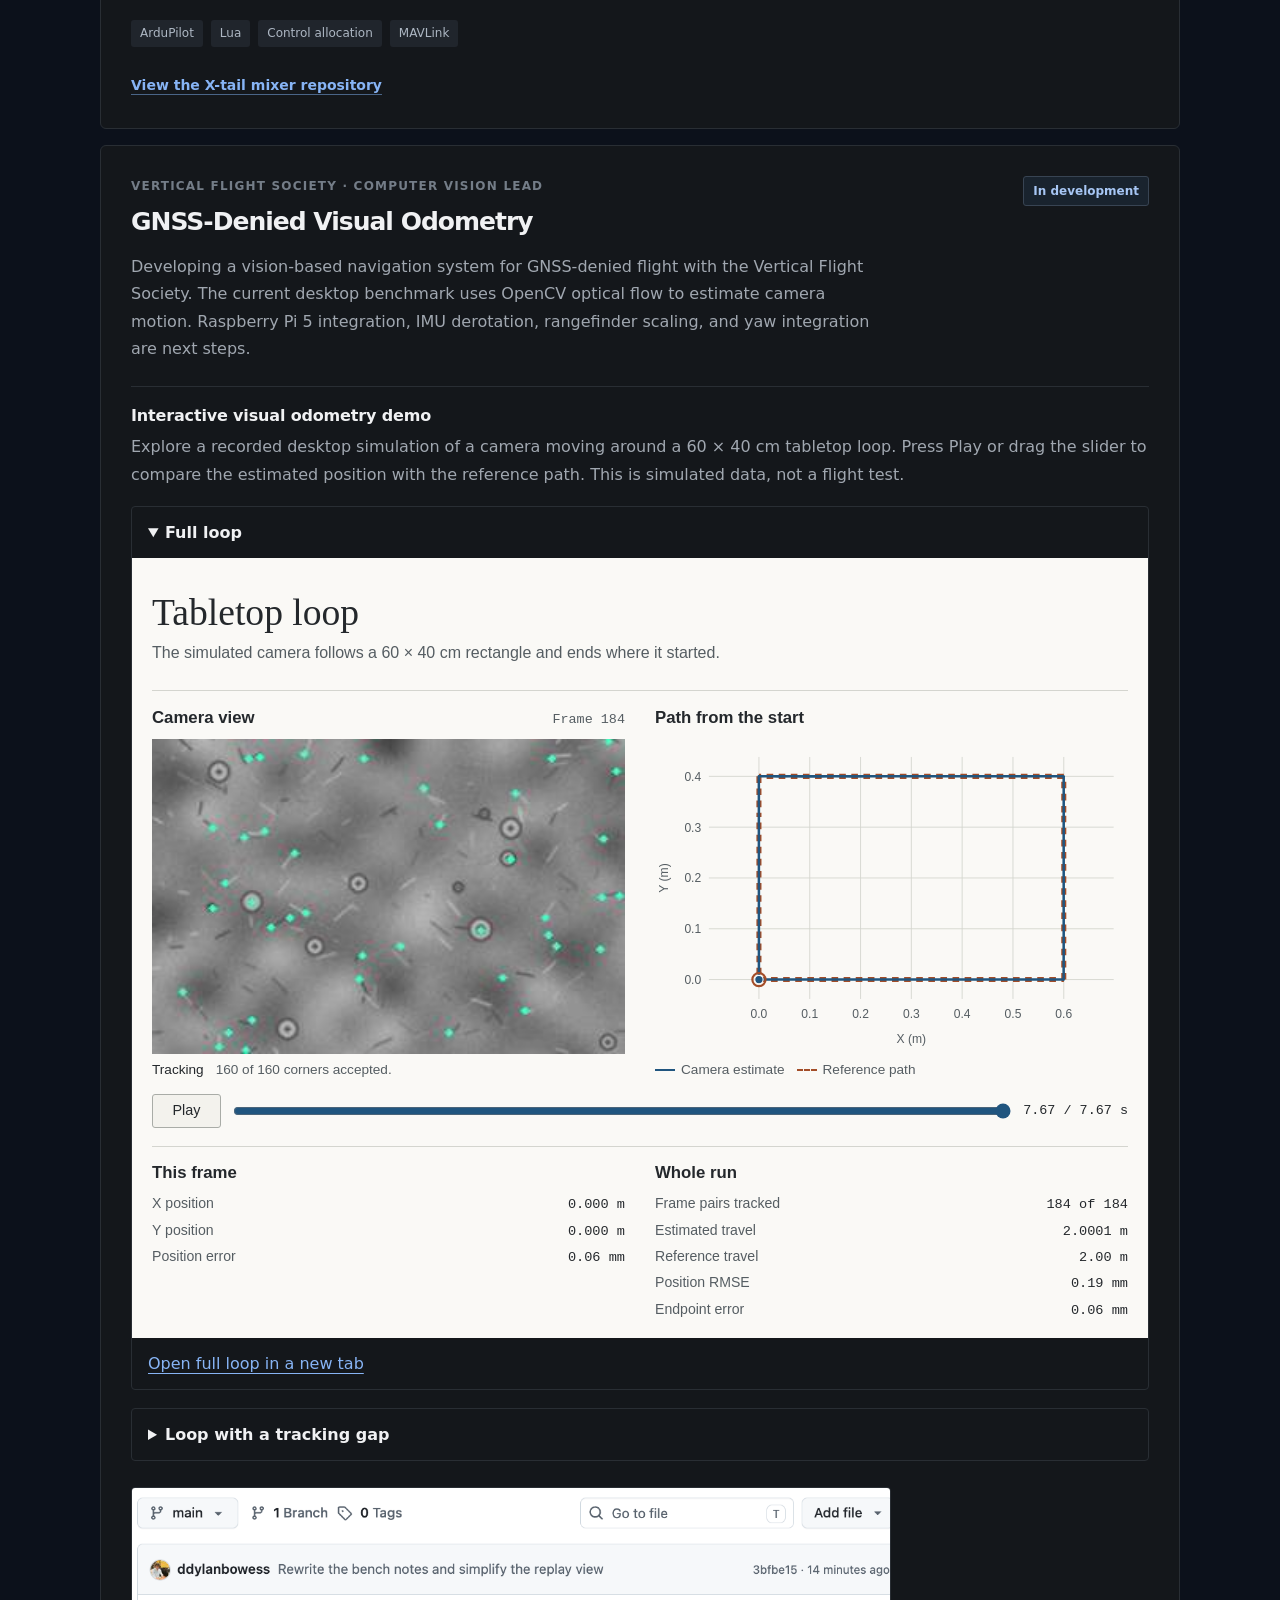
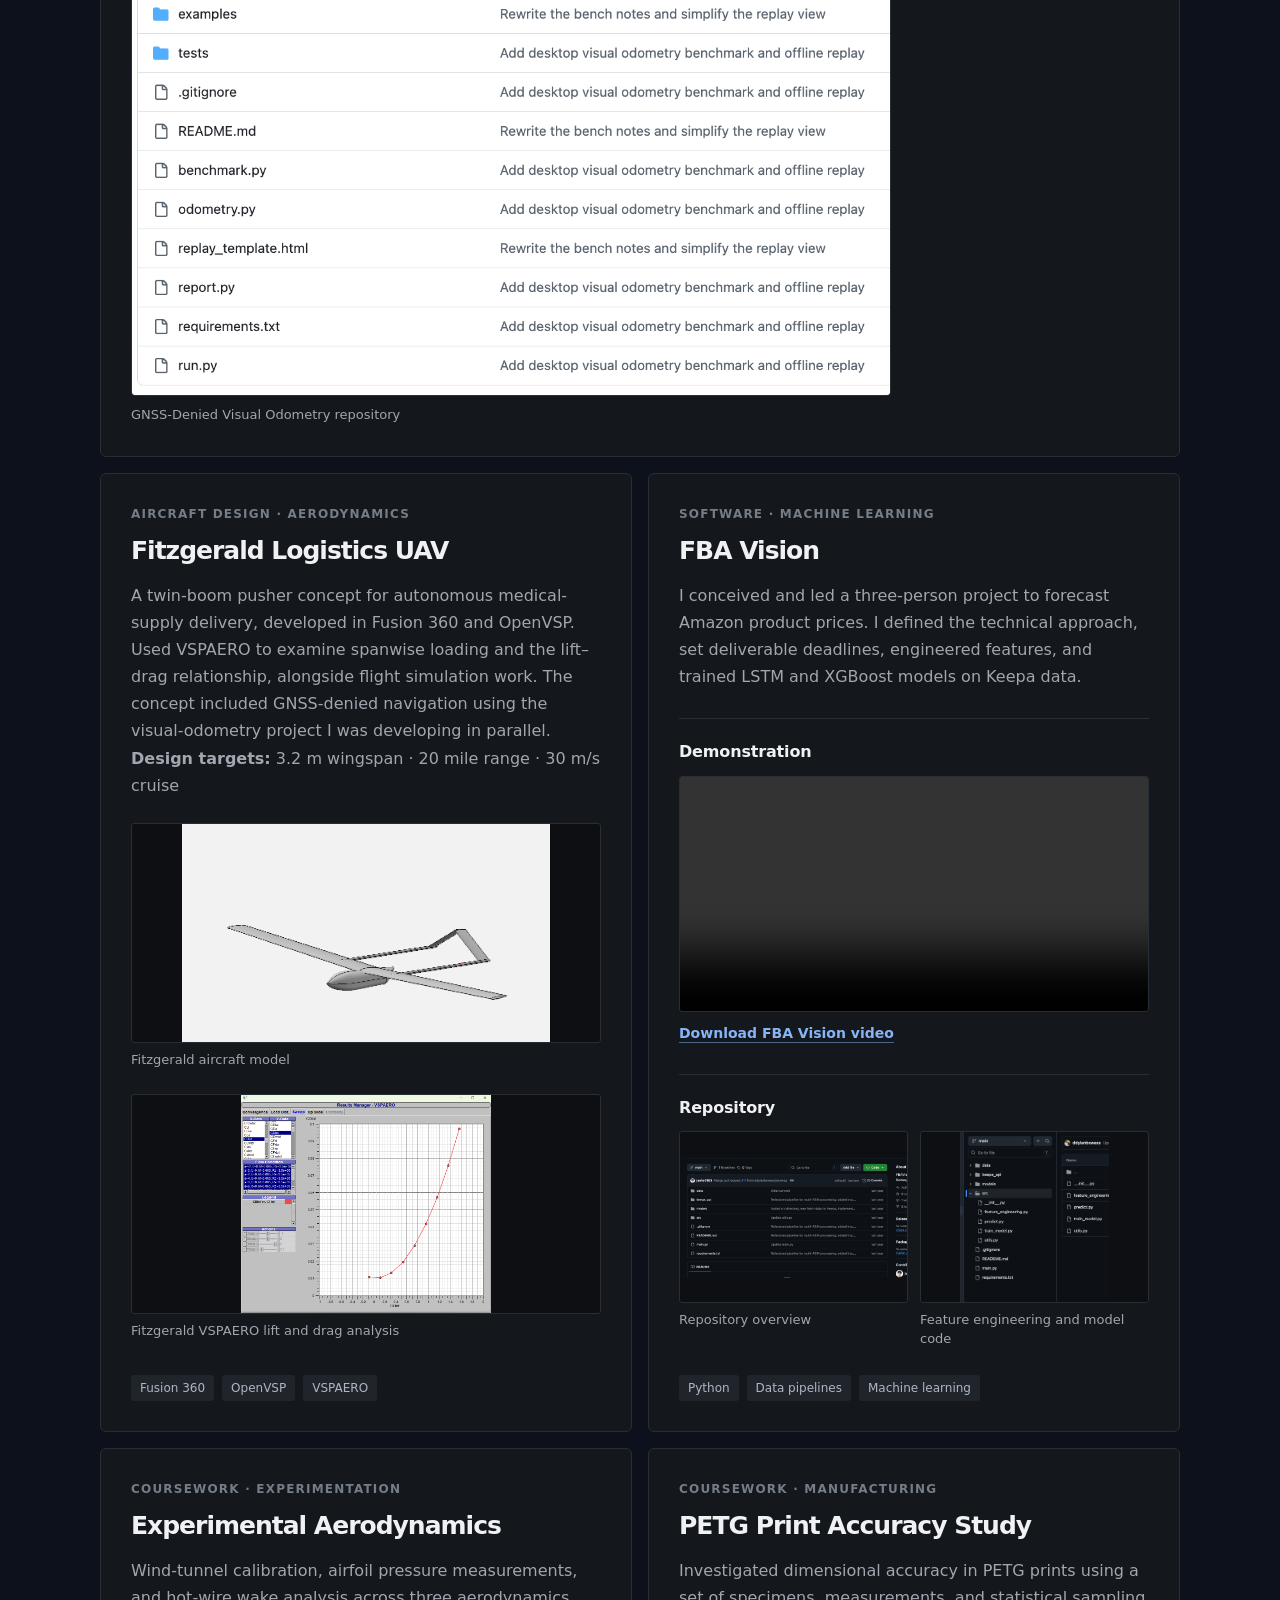
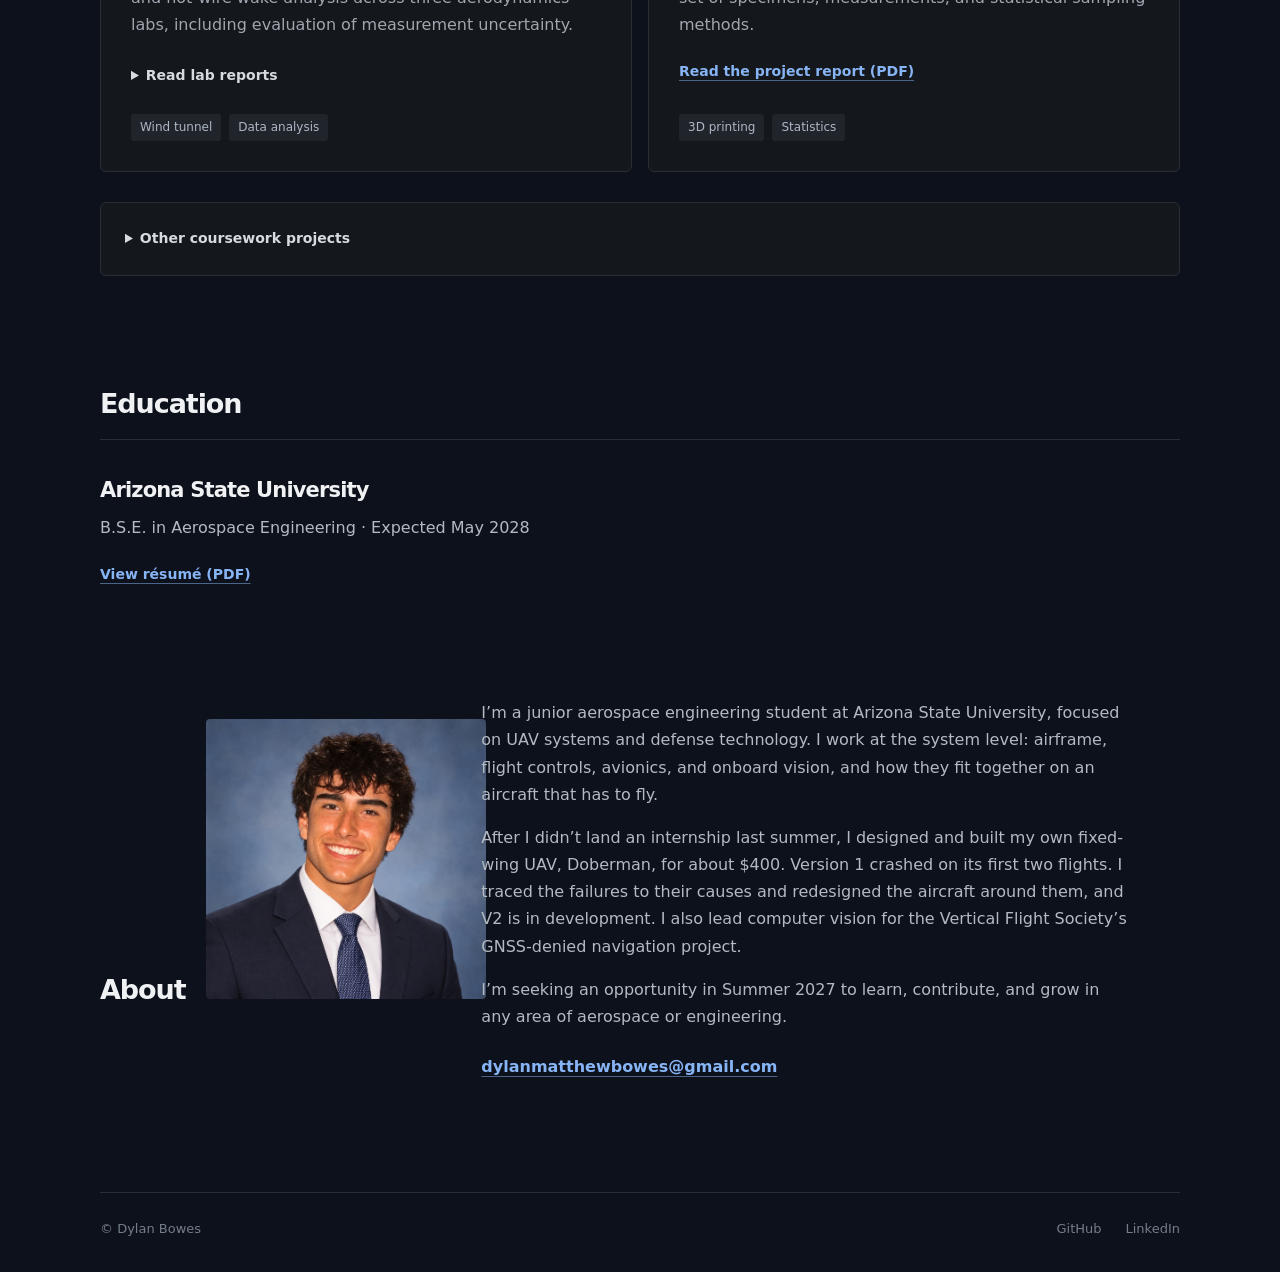
==== commit a75f11e6: "Update Jetson vision latency targets" ====
--- a/index.html
+++ b/index.html
@@ -84,7 +84,7 @@
             <figure><a href="assets/goldilox-cad-3.png" target="_blank" rel="noopener"><img src="assets/goldilox-cad-3.png" alt="Doberman V2 airframe CAD from below" loading="lazy"></a><figcaption>V2 wing and camera layout</figcaption></figure>
             <figure><a href="assets/goldilox-cad-1.png" target="_blank" rel="noopener"><img src="assets/goldilox-cad-1.png" alt="Doberman V2 CAD rendering viewed from the rear" loading="lazy"></a><figcaption>V2 rear and propulsion layout</figcaption></figure>
           </div>
-          <p class="v2-specs"><strong>Design:</strong> 3–4 kg all-up weight, depending on battery · 1.7 m wingspan<br><strong>Preliminary modeled estimates:</strong> 14–20 m/s cruise · up to 3.5 hours endurance, depending on configuration; not yet flight-validated<br><strong>Vision bench-test target:</strong> 10 ms end-to-end latency on V2’s onboard computer</p>
+          <p class="v2-specs"><strong>Design:</strong> 3–4 kg all-up weight, depending on battery · 1.7 m wingspan<br><strong>Preliminary modeled estimates:</strong> 14–20 m/s cruise · up to 3.5 hours endurance, depending on configuration; not yet flight-validated<br><strong>Vision bench-test targets on Jetson Orin NX:</strong> 10 ms end-to-end latency in C++ · 27 ms in Python</p>
         </section>
         <div class="tags"><span>Fusion 360</span><span>OpenVSP</span><span>Python</span><span>ArduPilot</span><span>Computer vision</span></div>
         <div class="project-video">
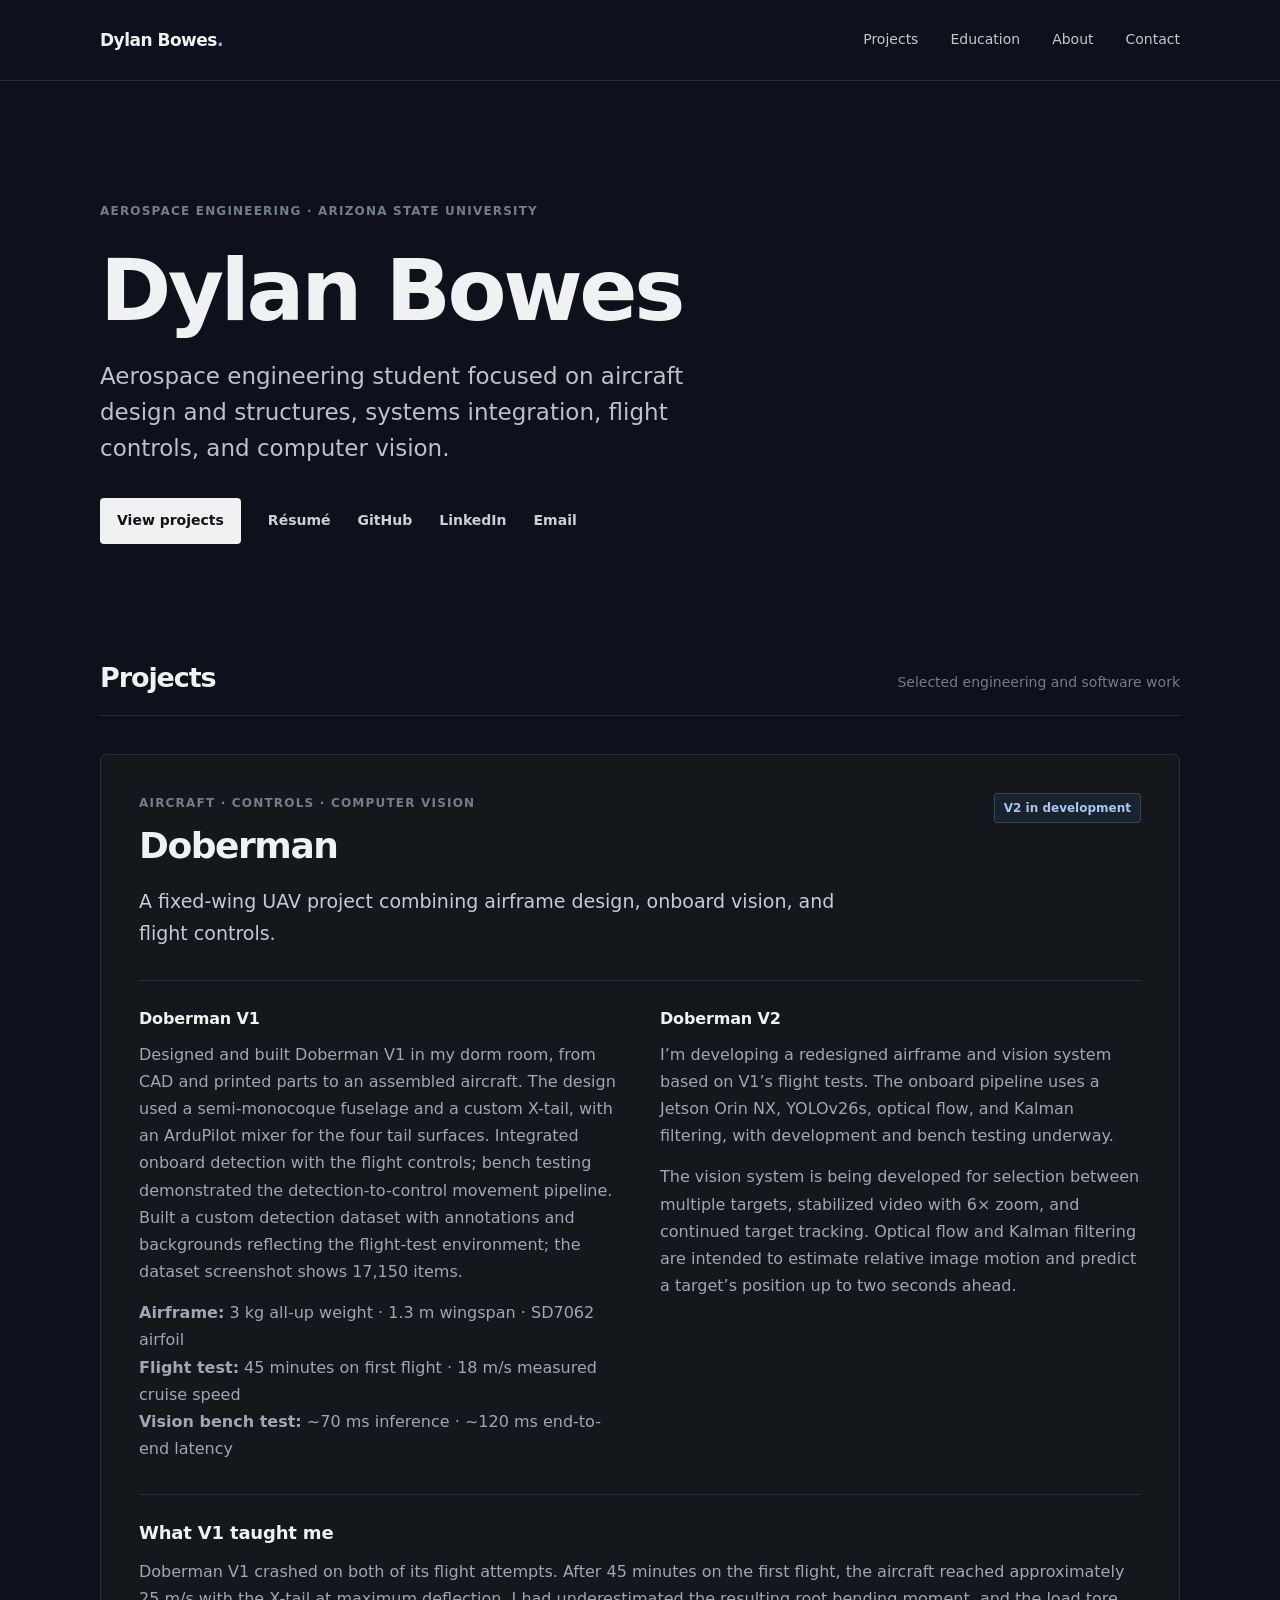
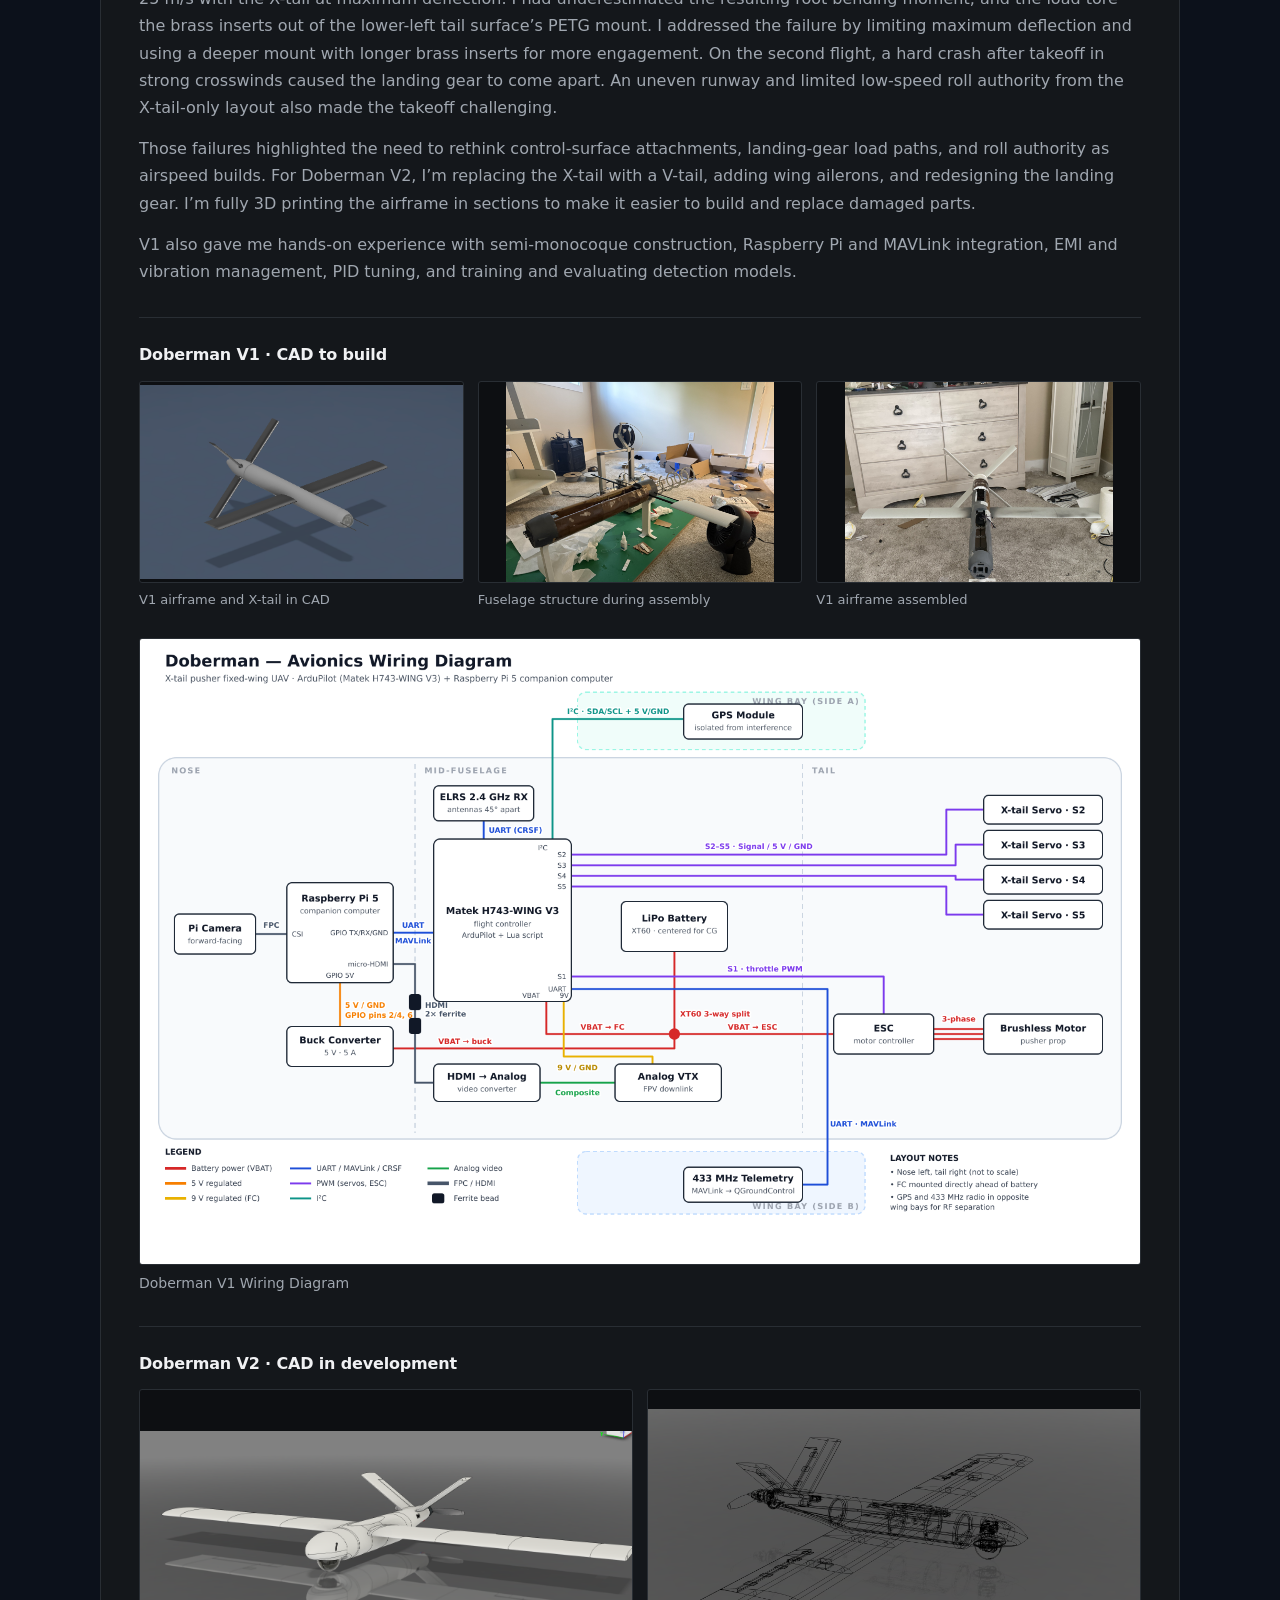
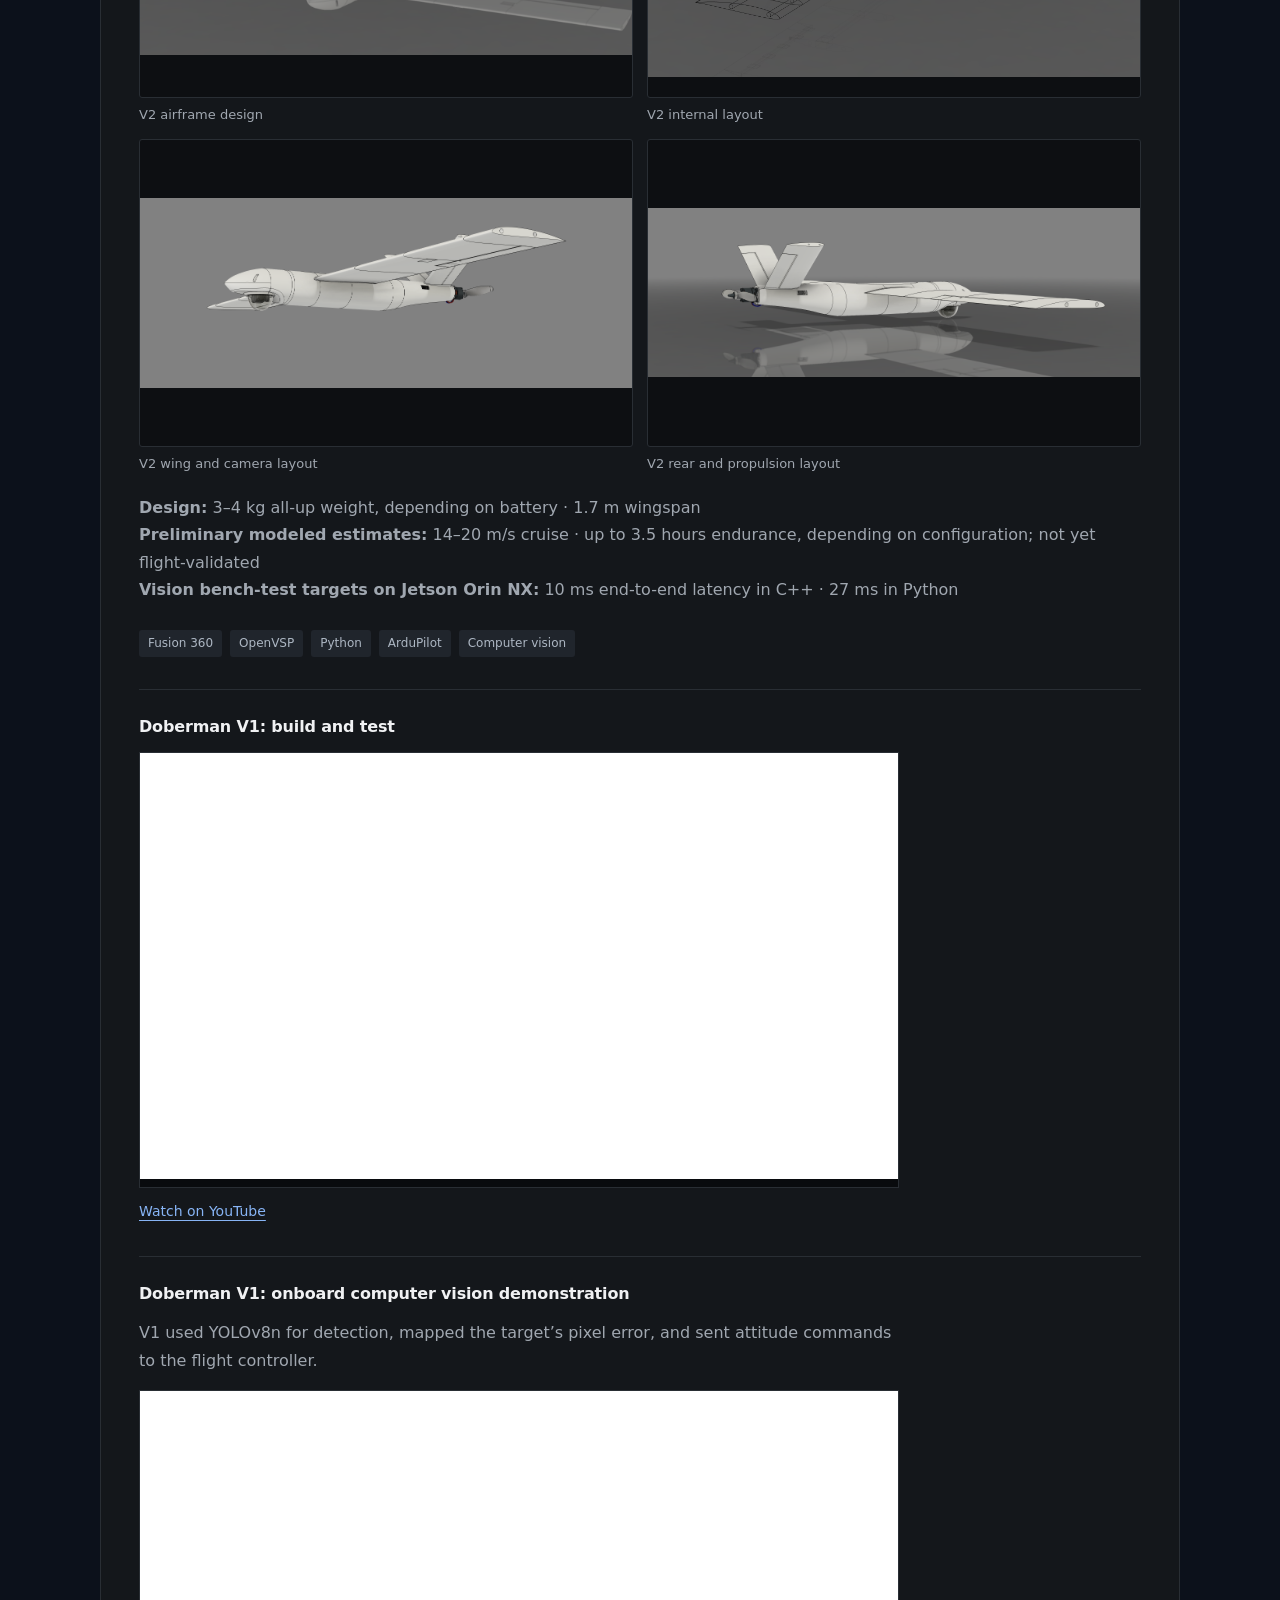
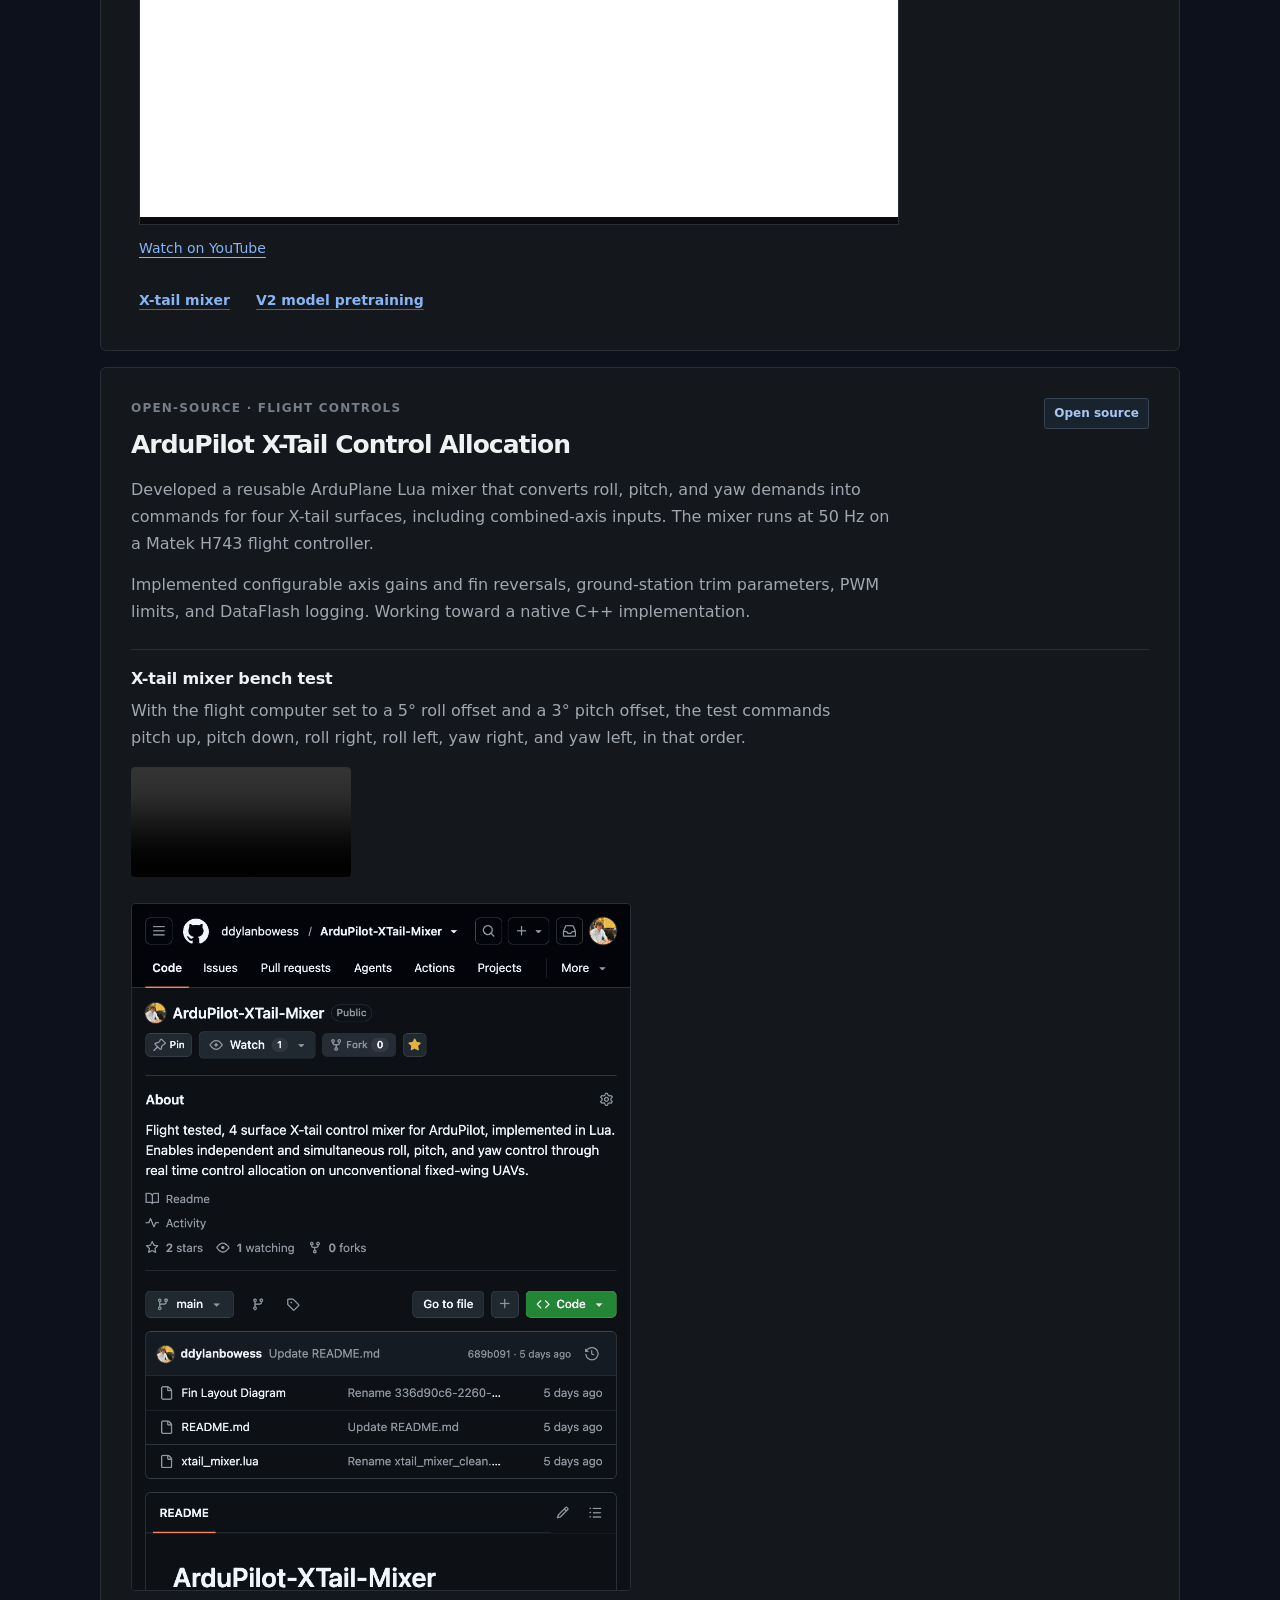
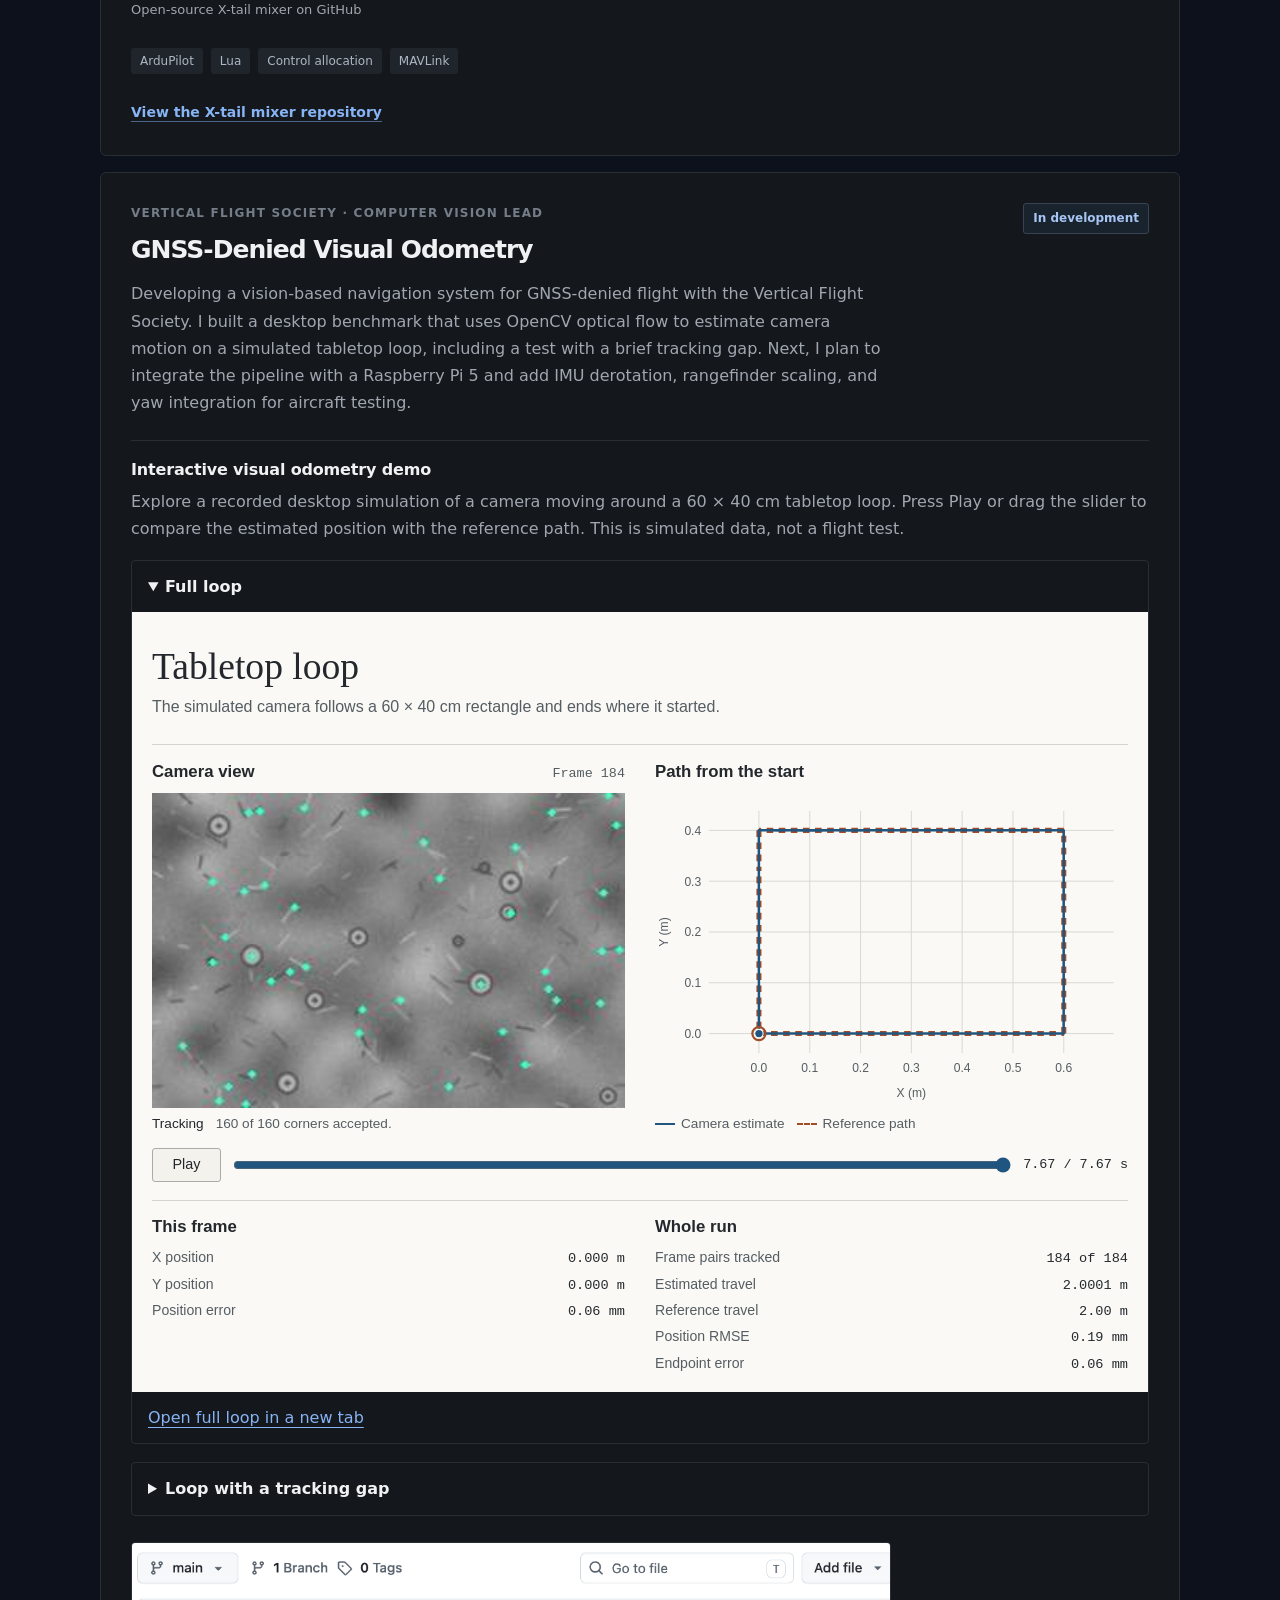
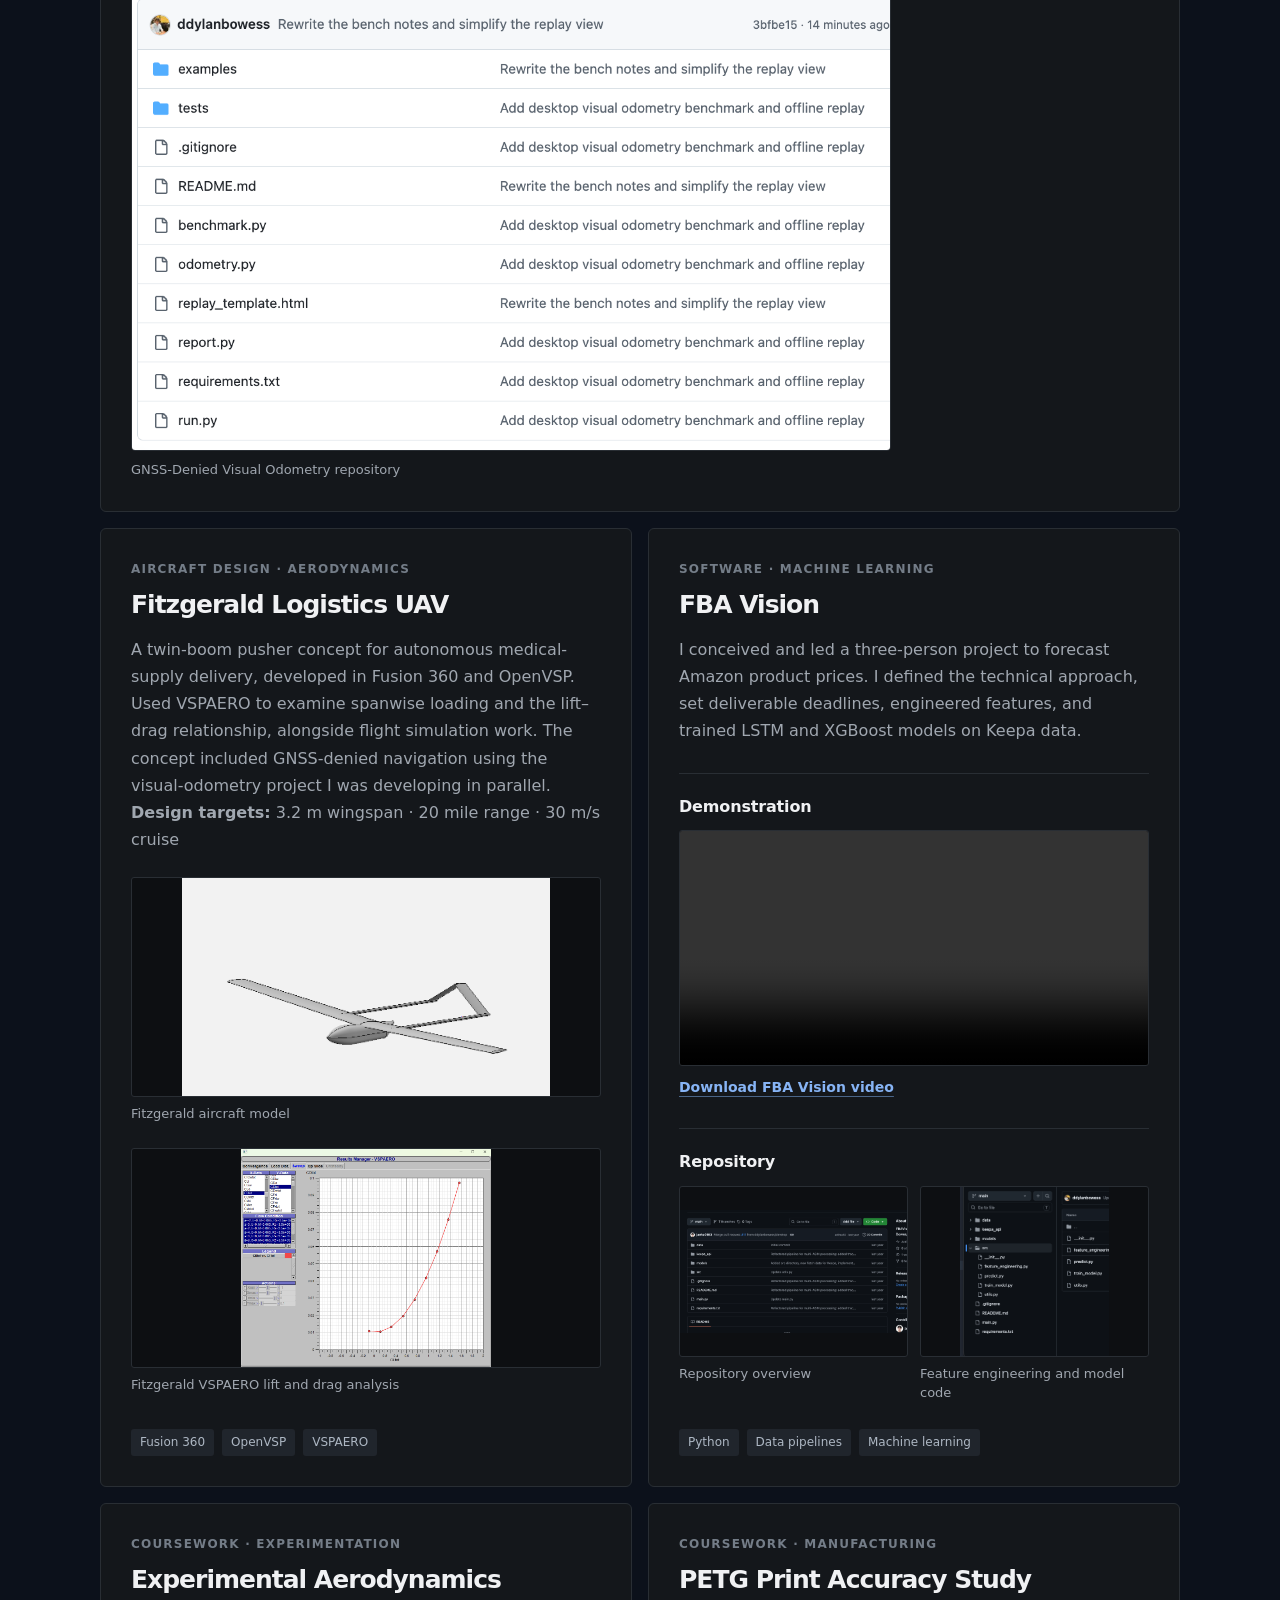
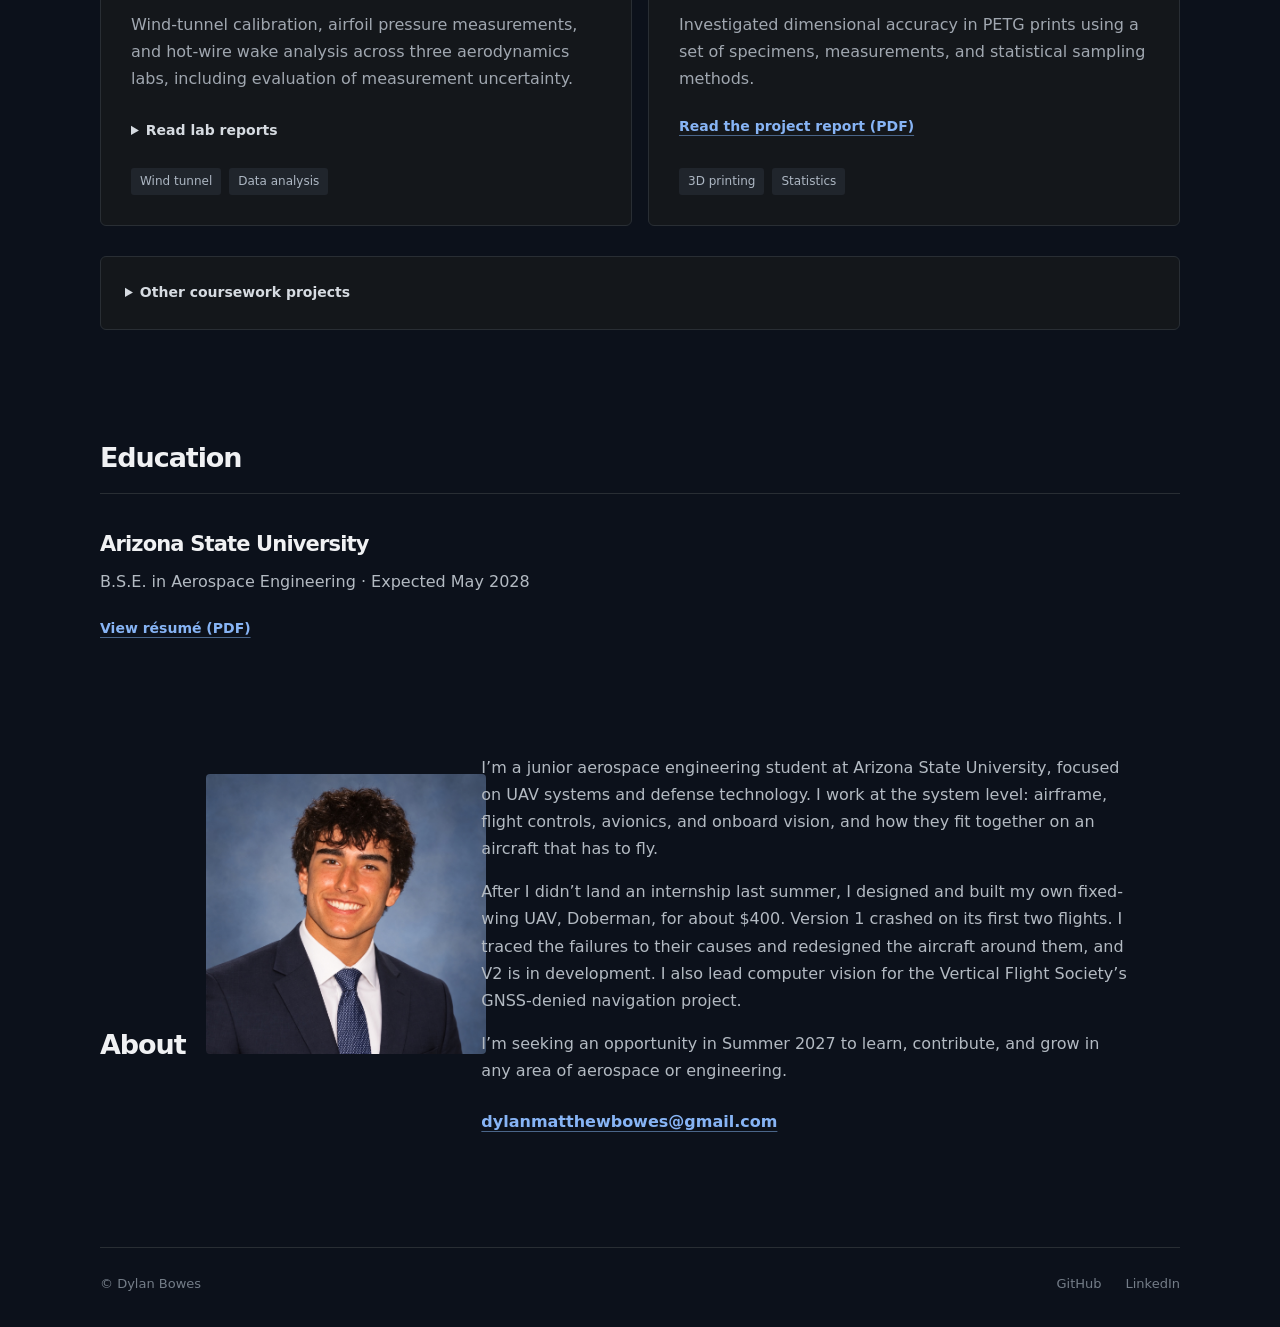
==== commit 617473ab: "Correct Doberman failure and odometry descriptions" ====
--- a/index.html
+++ b/index.html
@@ -60,7 +60,7 @@
         </div>
         <section class="postmortem" aria-labelledby="postmortem-title">
           <h4 id="postmortem-title">What V1 taught me</h4>
-          <p>Doberman V1 crashed on both of its flight attempts. After 45 minutes on the first flight, the X-tail root bending moment at maximum speed and deflection exceeded what I had anticipated. The load sheared a mounting screw and separated a tail surface, resulting in what I can only describe as an “unexpected rapid mid-flight disassembly.” On the second, a hard crash after takeoff in strong crosswinds caused the landing gear to come apart. An uneven runway and limited low-speed roll authority from the X-tail-only layout also made the takeoff challenging.</p>
+          <p>Doberman V1 crashed on both of its flight attempts. After 45 minutes on the first flight, the aircraft reached approximately 25 m/s with the X-tail at maximum deflection. I had underestimated the resulting root bending moment, and the load tore the brass inserts out of the lower-left tail surface’s PETG mount. I addressed the failure by limiting maximum deflection and using a deeper mount with longer brass inserts for more engagement. On the second flight, a hard crash after takeoff in strong crosswinds caused the landing gear to come apart. An uneven runway and limited low-speed roll authority from the X-tail-only layout also made the takeoff challenging.</p>
           <p>Those failures highlighted the need to rethink control-surface attachments, landing-gear load paths, and roll authority as airspeed builds. For Doberman V2, I’m replacing the X-tail with a V-tail, adding wing ailerons, and redesigning the landing gear. I’m fully 3D printing the airframe in sections to make it easier to build and replace damaged parts.</p>
           <p>V1 also gave me hands-on experience with semi-monocoque construction, Raspberry Pi and MAVLink integration, EMI and vibration management, PID tuning, and training and evaluating detection models.</p>
         </section>
@@ -136,7 +136,7 @@
           <div><p class="eyebrow">Vertical Flight Society · Computer Vision Lead</p><h3 id="vfs-title">GNSS-Denied Visual Odometry</h3></div>
           <span class="status">In development</span>
         </div>
-        <p>Developing a vision-based navigation system for GNSS-denied flight with the Vertical Flight Society. The current desktop benchmark uses OpenCV optical flow to estimate camera motion. Raspberry Pi 5 integration, IMU derotation, rangefinder scaling, and yaw integration are next steps.</p>
+        <p>Developing a vision-based navigation system for GNSS-denied flight with the Vertical Flight Society. I built a desktop benchmark that uses OpenCV optical flow to estimate camera motion on a simulated tabletop loop, including a test with a brief tracking gap. Next, I plan to integrate the pipeline with a Raspberry Pi 5 and add IMU derotation, rangefinder scaling, and yaw integration for aircraft testing.</p>
         <div class="vfs-demo">
           <h4>Interactive visual odometry demo</h4>
           <p>Explore a recorded desktop simulation of a camera moving around a 60 × 40 cm tabletop loop. Press Play or drag the slider to compare the estimated position with the reference path. This is simulated data, not a flight test.</p>
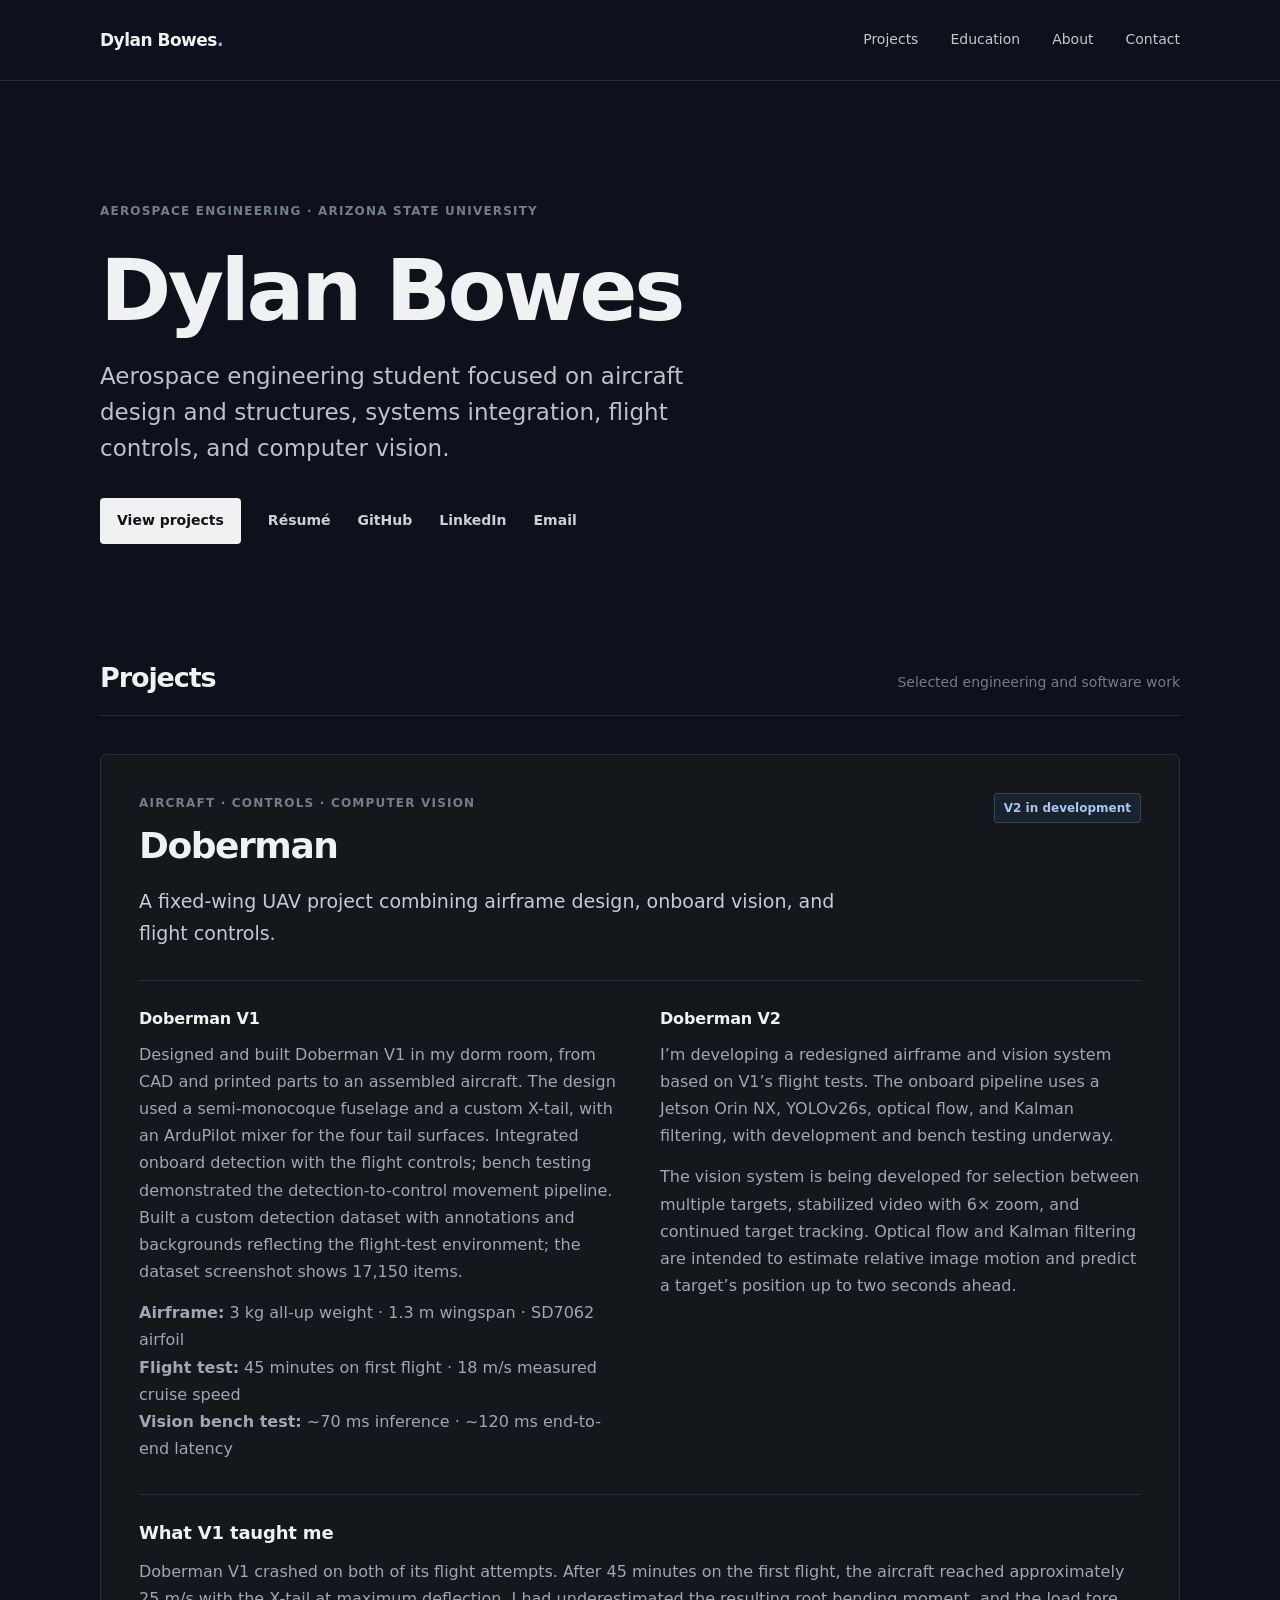
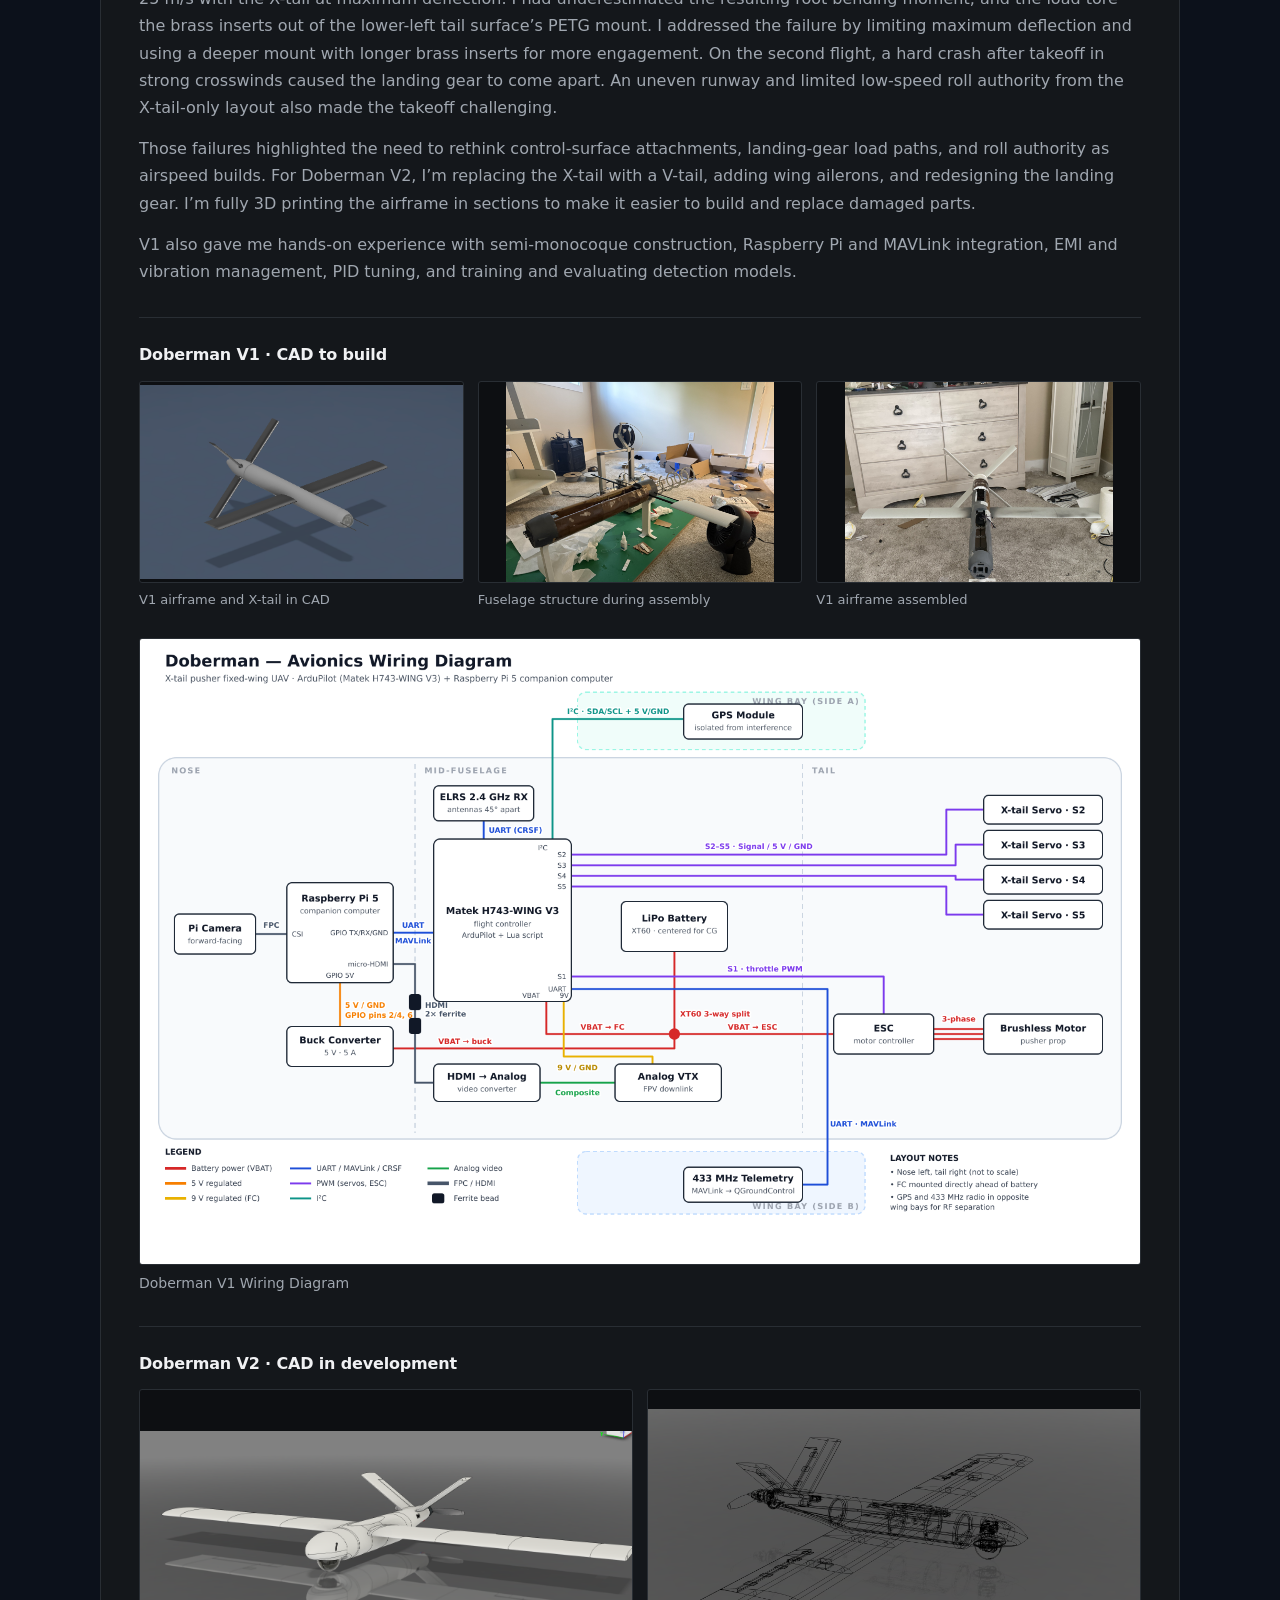
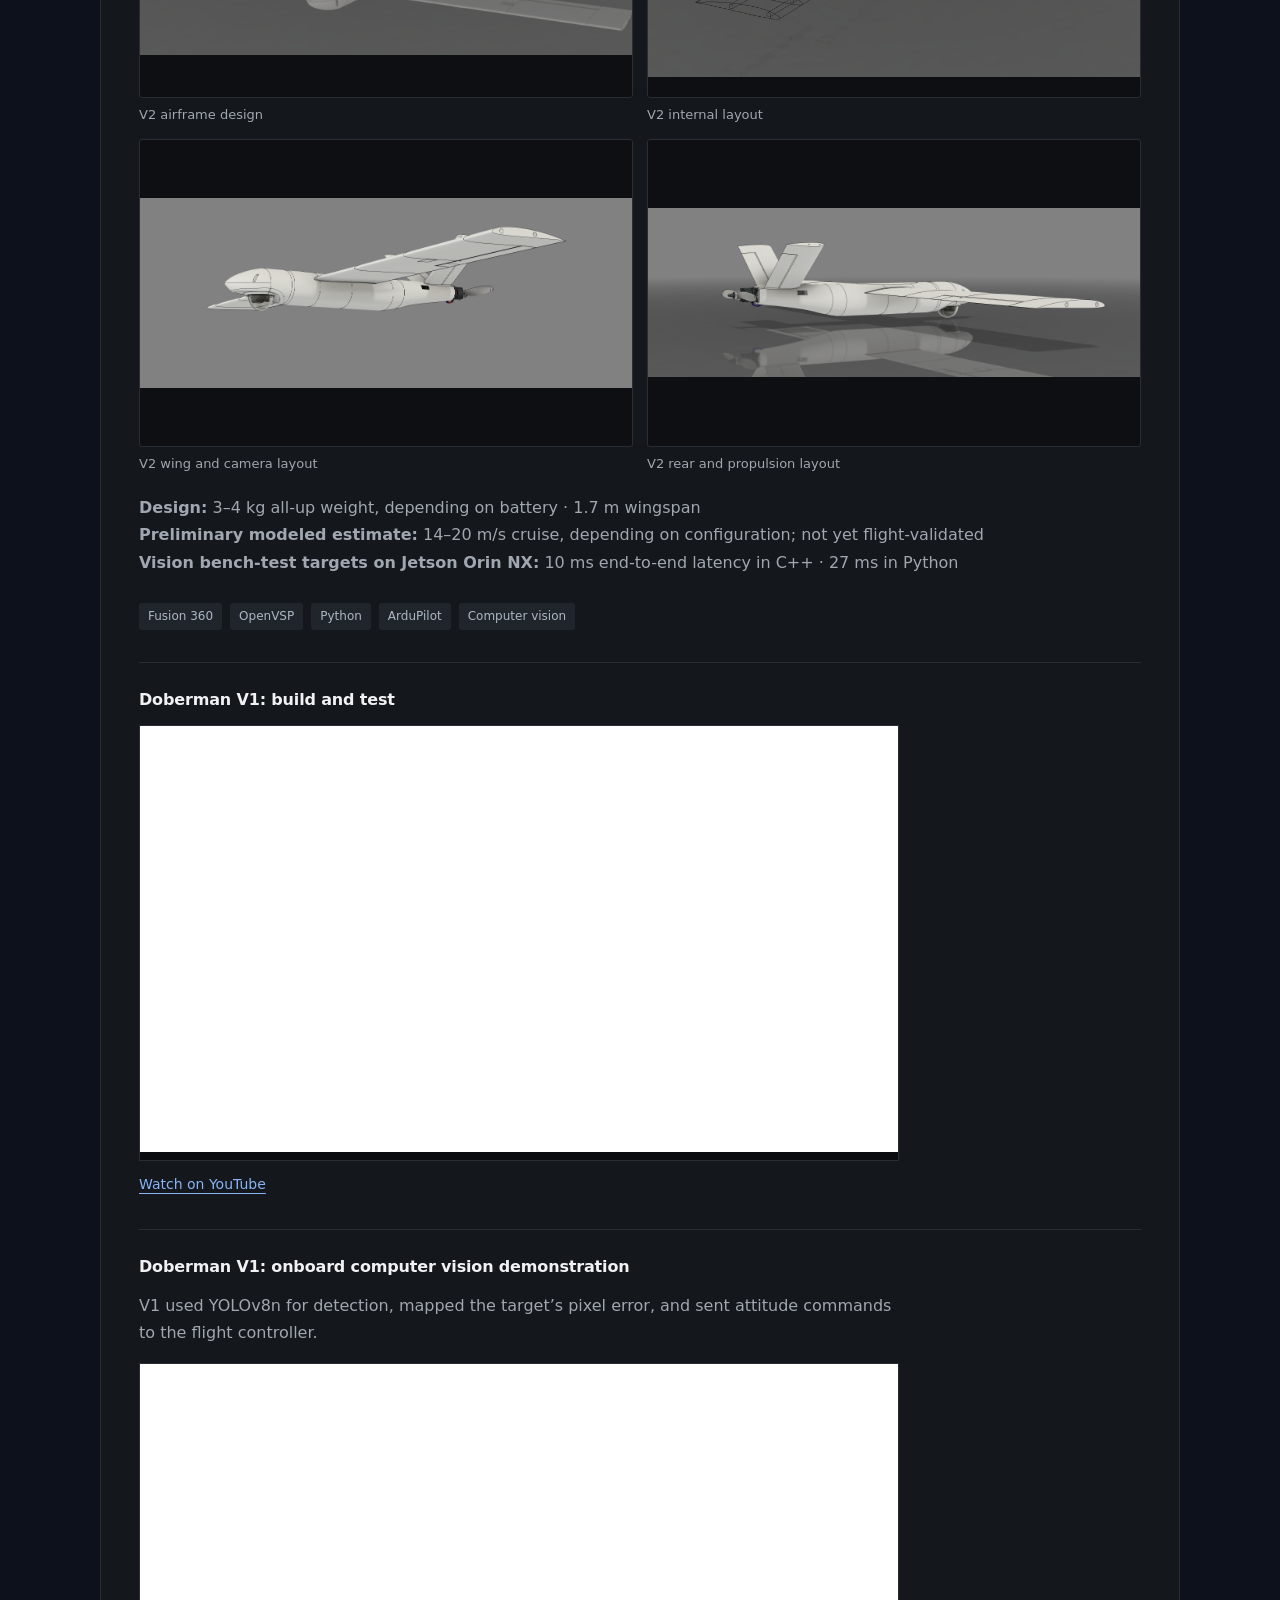
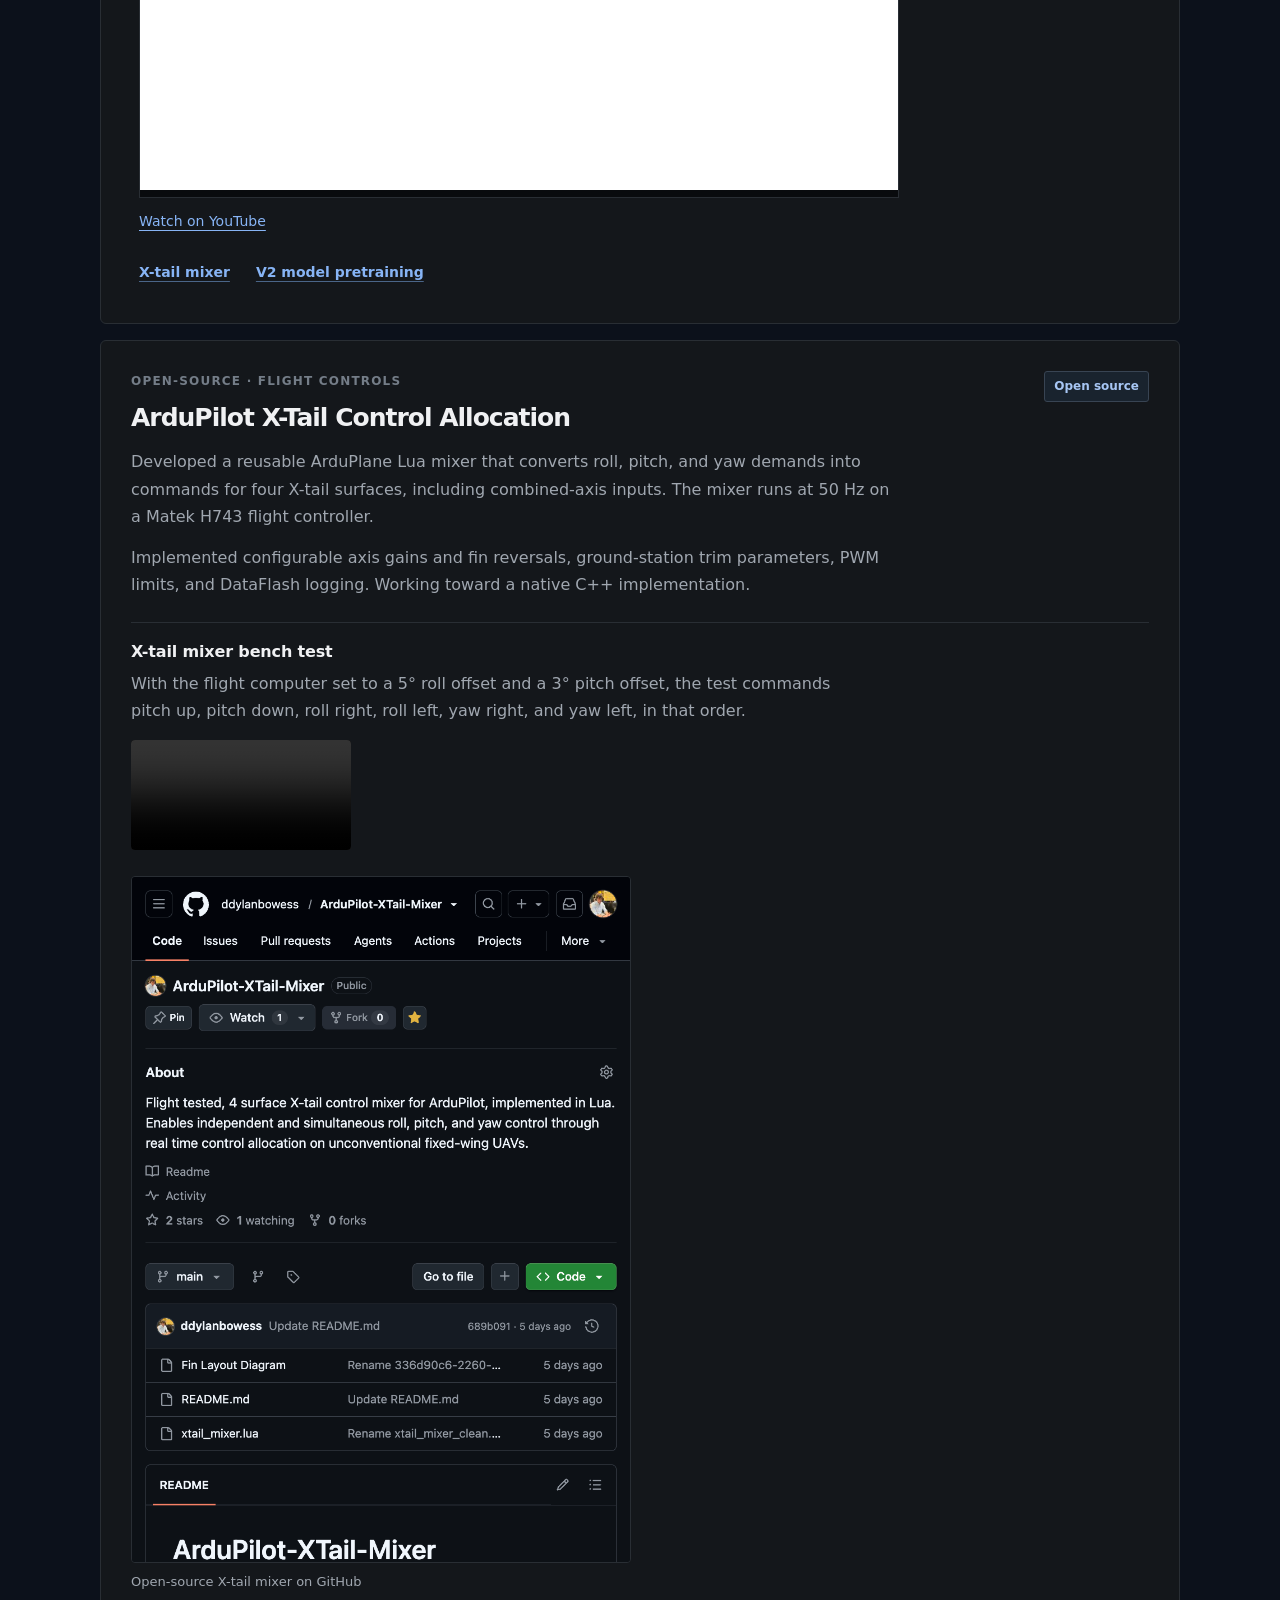
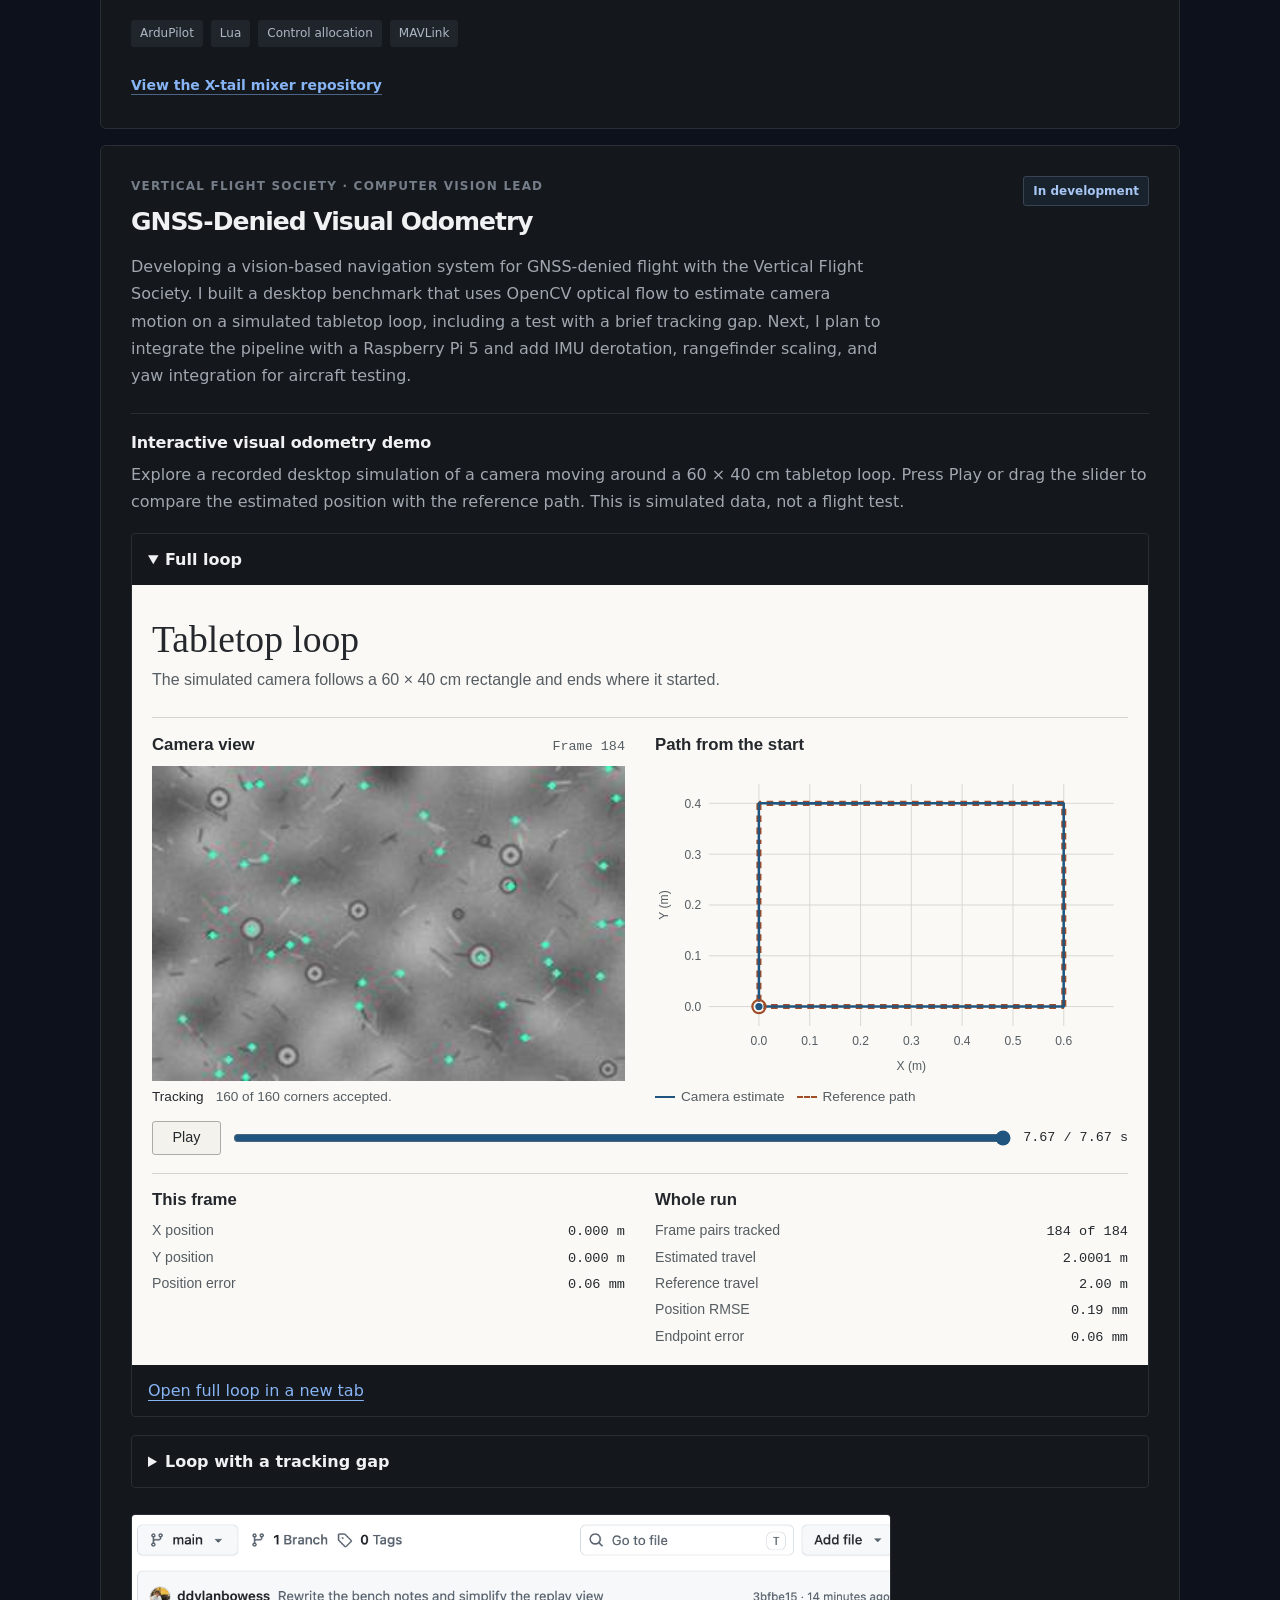
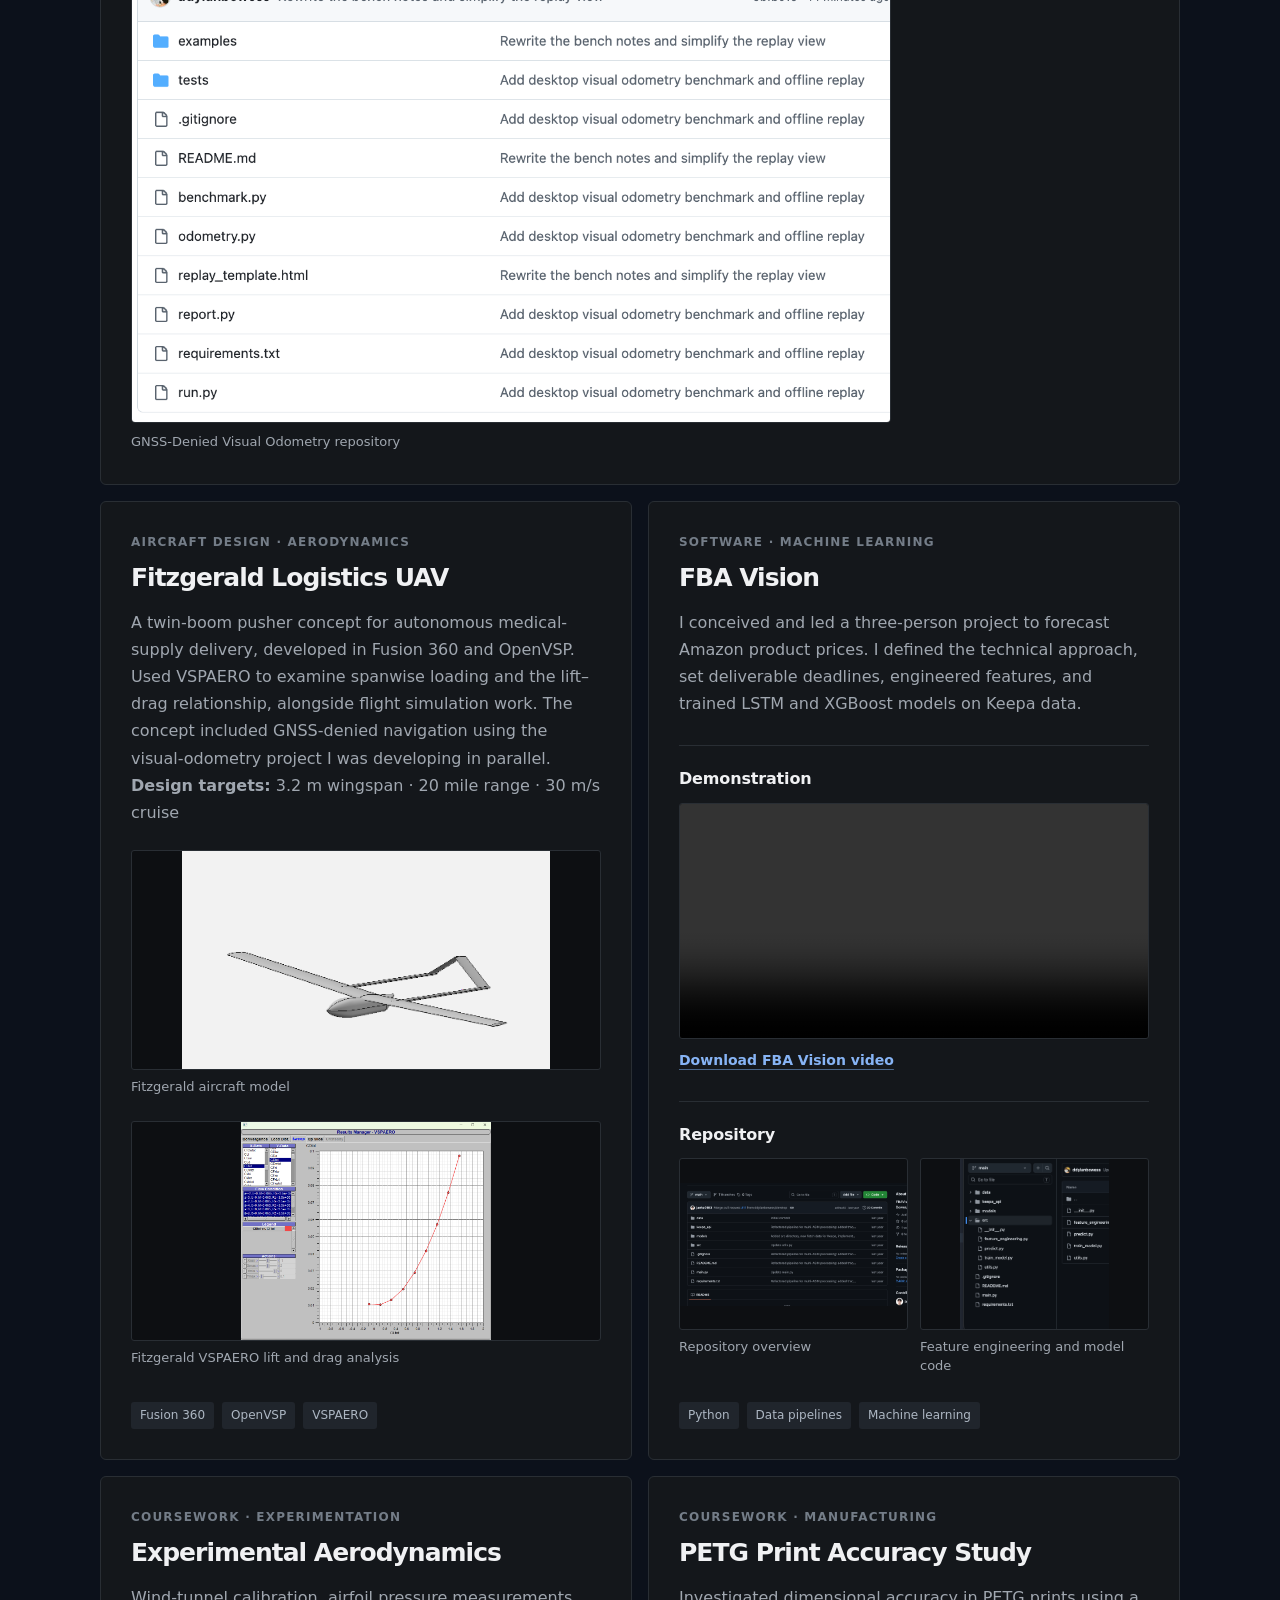
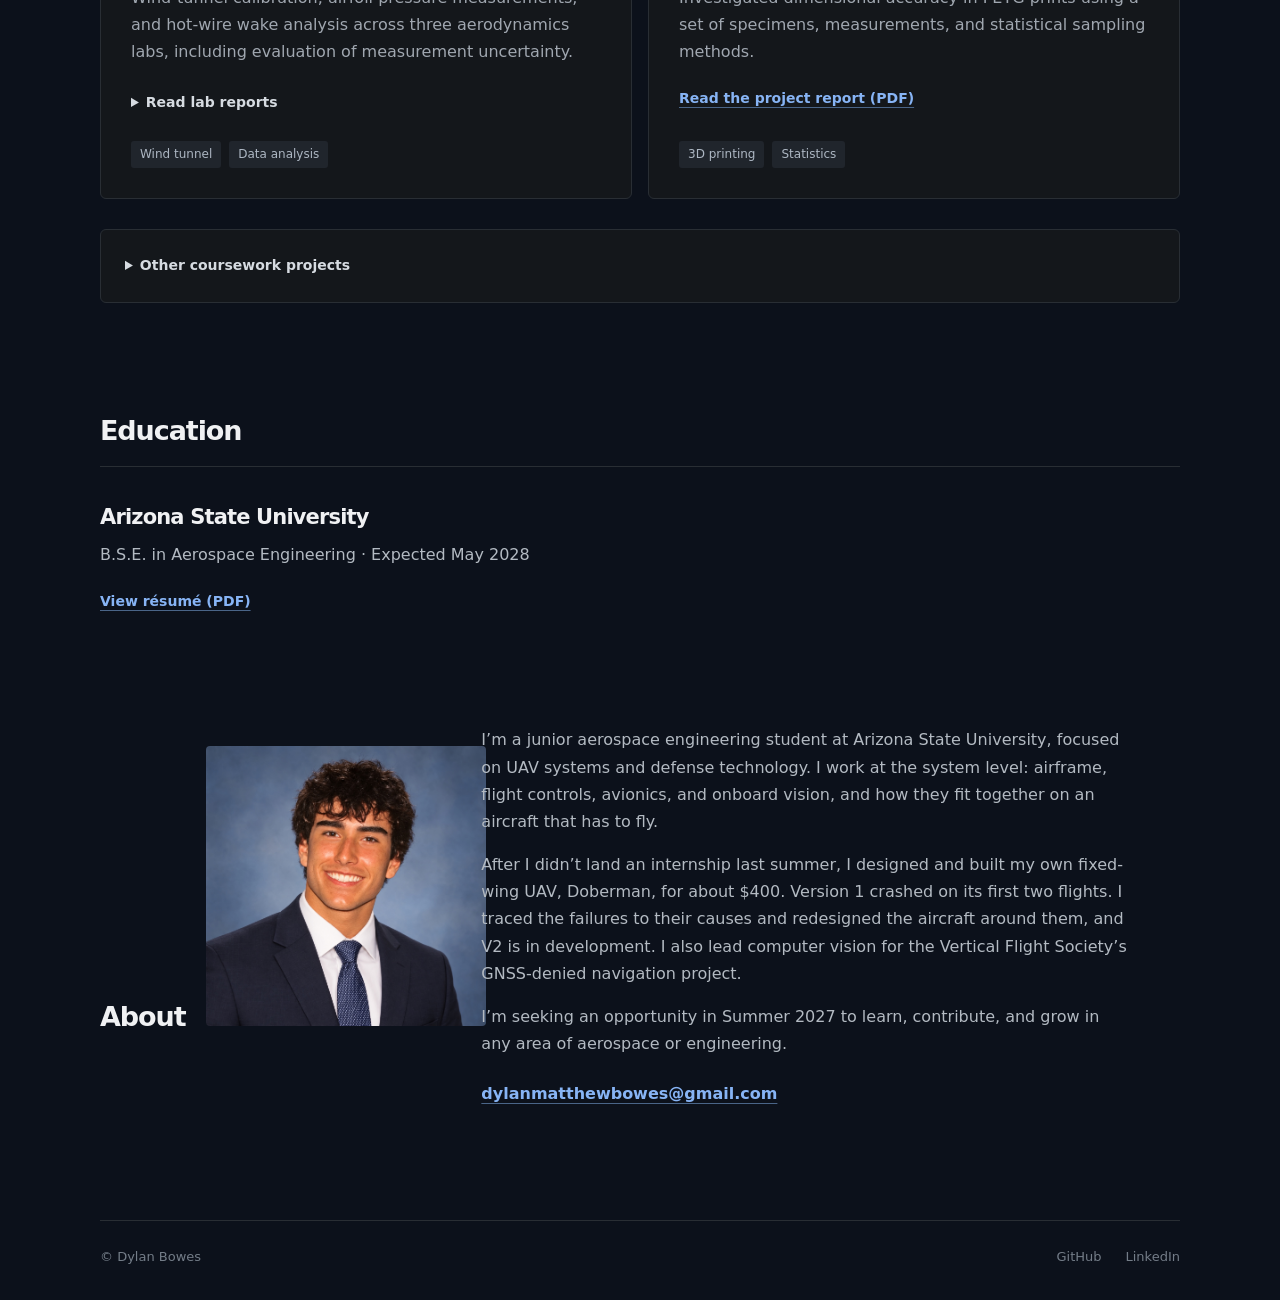
==== commit 79eedb4b: "Remove V2 endurance estimate" ====
--- a/index.html
+++ b/index.html
@@ -84,7 +84,7 @@
             <figure><a href="assets/goldilox-cad-3.png" target="_blank" rel="noopener"><img src="assets/goldilox-cad-3.png" alt="Doberman V2 airframe CAD from below" loading="lazy"></a><figcaption>V2 wing and camera layout</figcaption></figure>
             <figure><a href="assets/goldilox-cad-1.png" target="_blank" rel="noopener"><img src="assets/goldilox-cad-1.png" alt="Doberman V2 CAD rendering viewed from the rear" loading="lazy"></a><figcaption>V2 rear and propulsion layout</figcaption></figure>
           </div>
-          <p class="v2-specs"><strong>Design:</strong> 3–4 kg all-up weight, depending on battery · 1.7 m wingspan<br><strong>Preliminary modeled estimates:</strong> 14–20 m/s cruise · up to 3.5 hours endurance, depending on configuration; not yet flight-validated<br><strong>Vision bench-test targets on Jetson Orin NX:</strong> 10 ms end-to-end latency in C++ · 27 ms in Python</p>
+          <p class="v2-specs"><strong>Design:</strong> 3–4 kg all-up weight, depending on battery · 1.7 m wingspan<br><strong>Preliminary modeled estimate:</strong> 14–20 m/s cruise, depending on configuration; not yet flight-validated<br><strong>Vision bench-test targets on Jetson Orin NX:</strong> 10 ms end-to-end latency in C++ · 27 ms in Python</p>
         </section>
         <div class="tags"><span>Fusion 360</span><span>OpenVSP</span><span>Python</span><span>ArduPilot</span><span>Computer vision</span></div>
         <div class="project-video">
